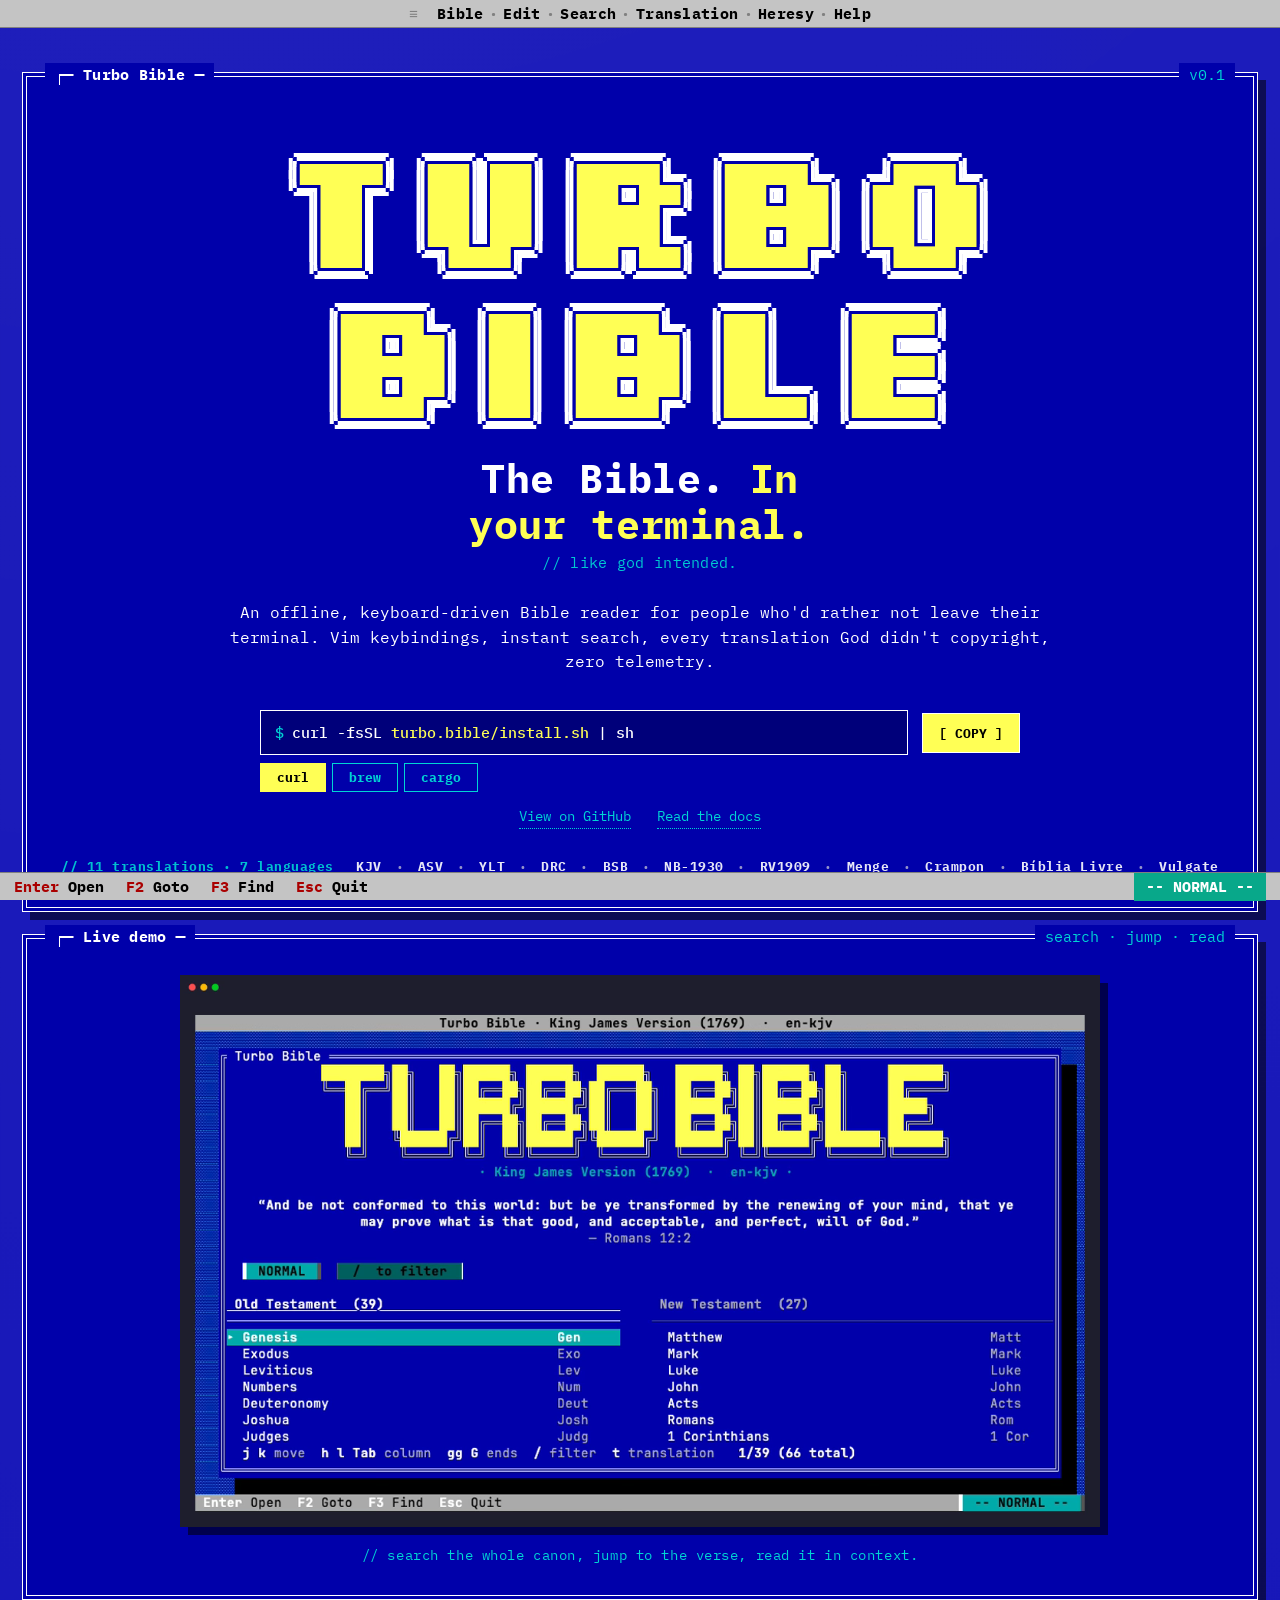
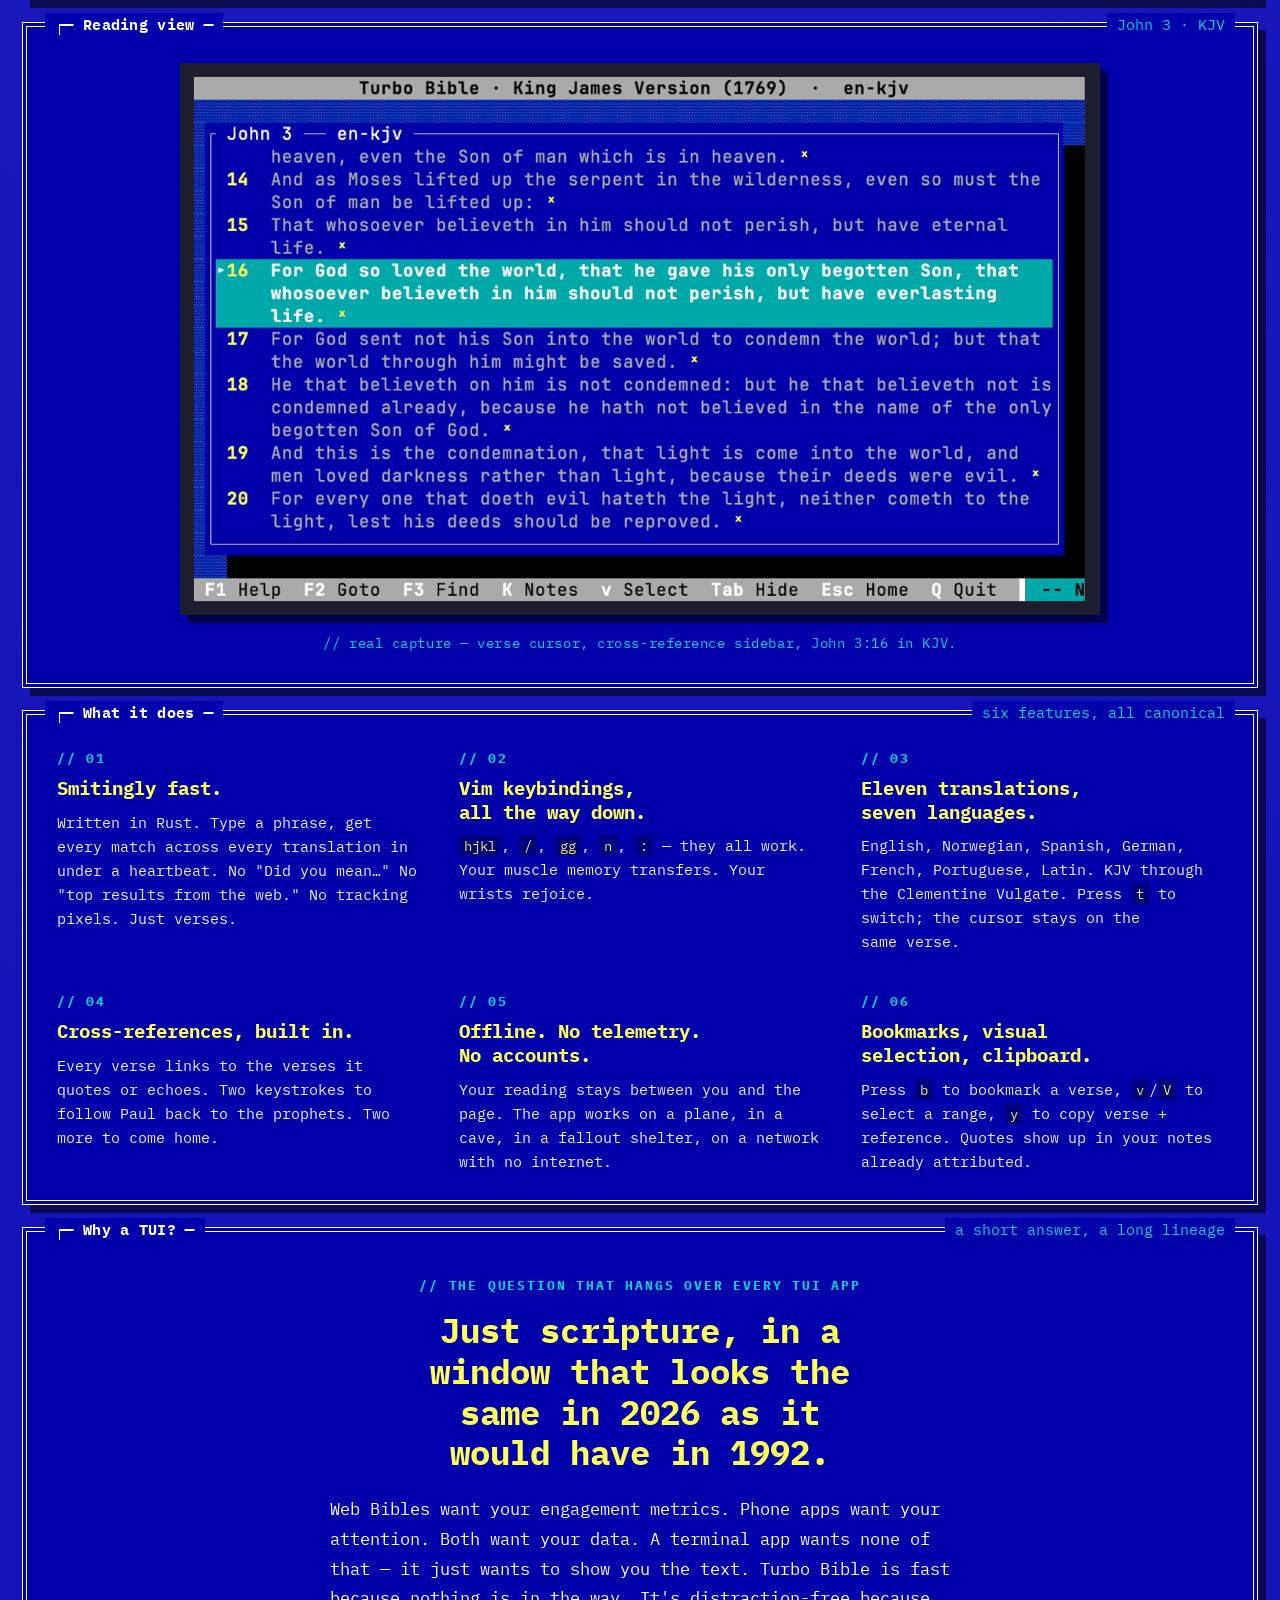
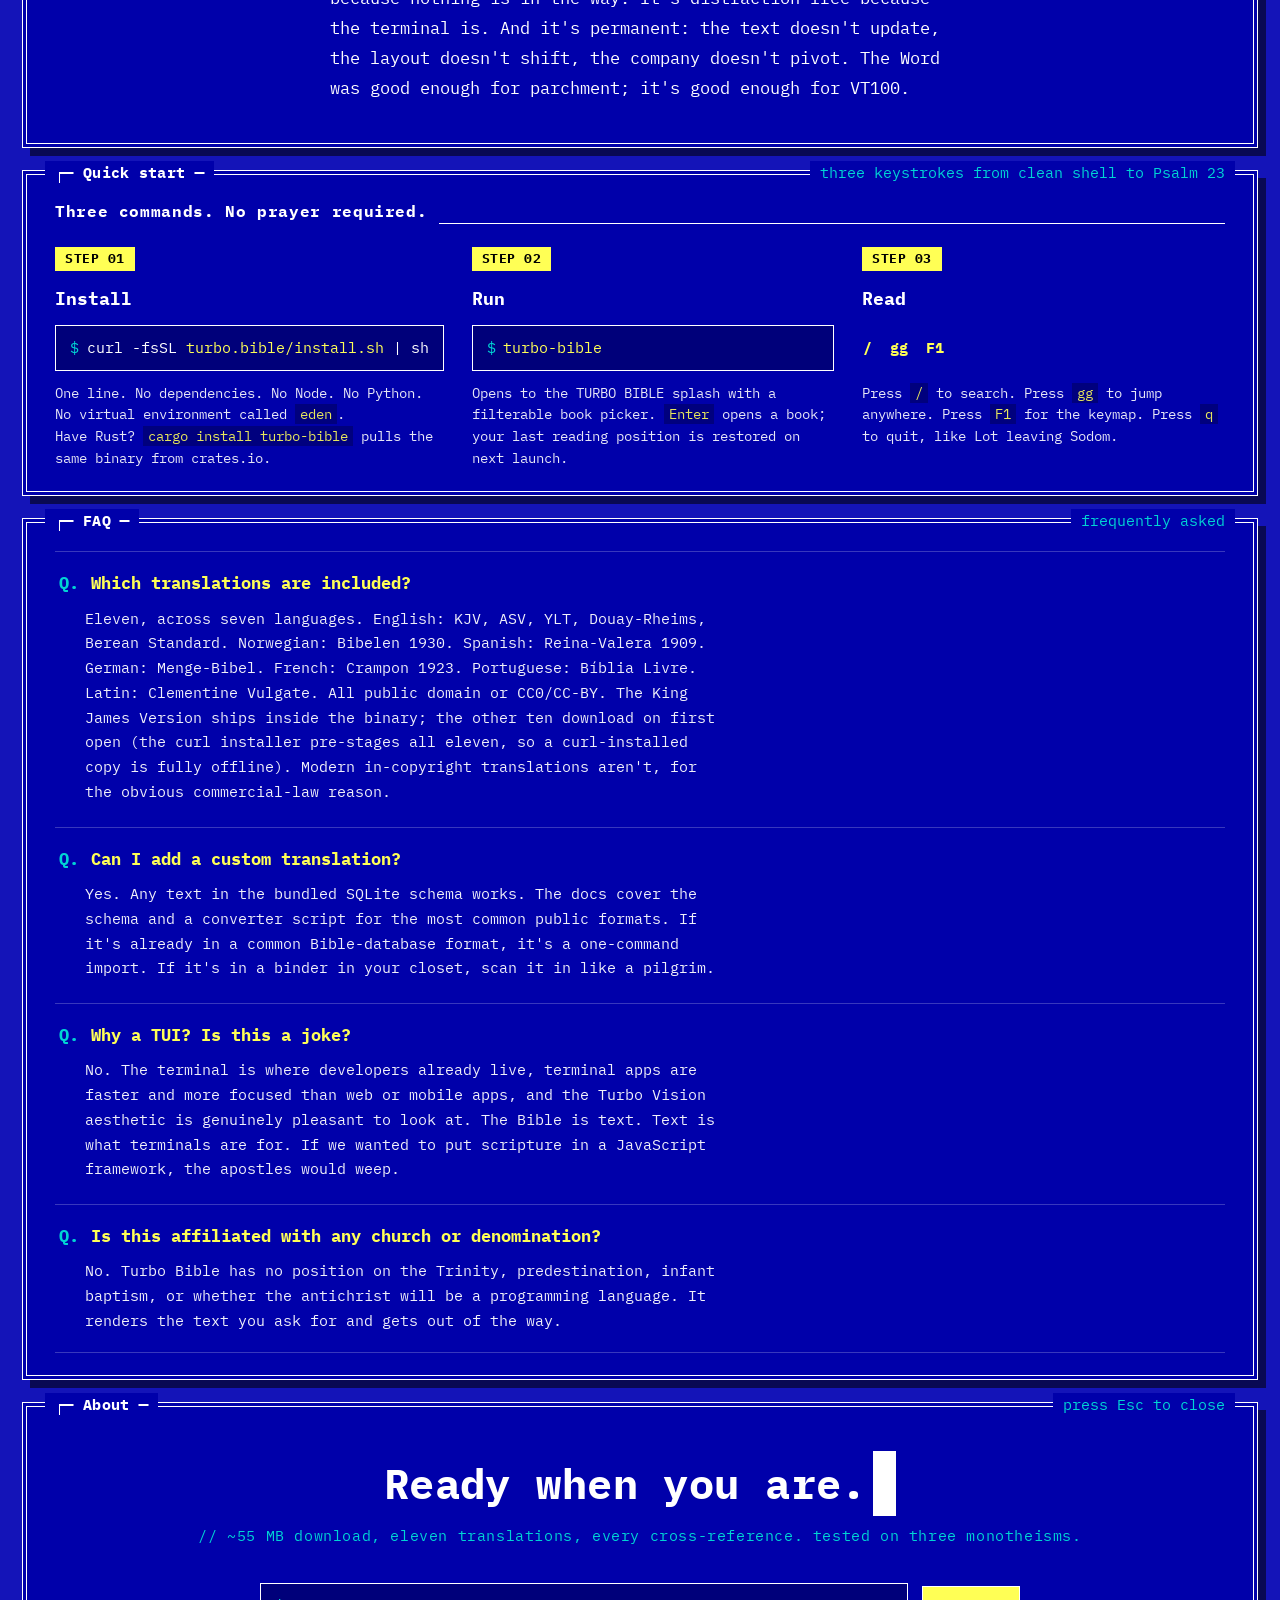
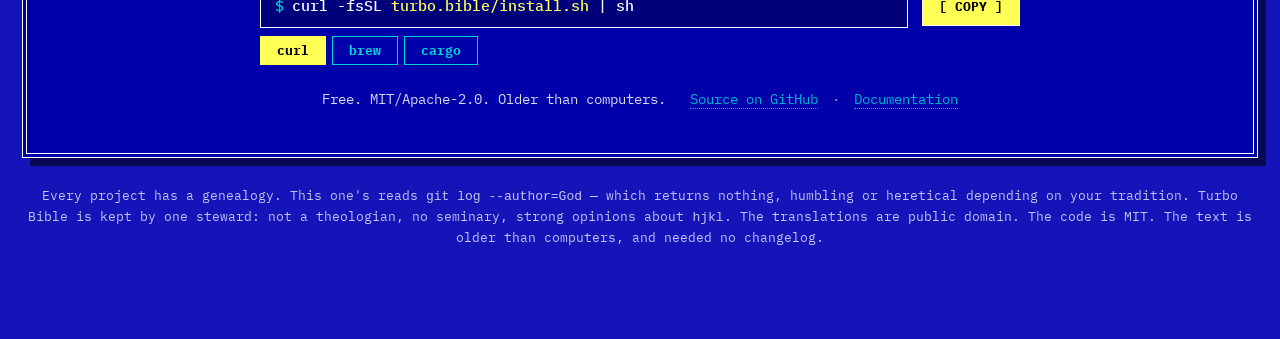
==== website/index.html @ 098cf4ba "feat(install): add Homebrew tap as a third install method Adds a "brew" tab beside "curl" and "cargo" ====
<!DOCTYPE html>
<html lang="en"><head>
<meta charset="utf-8">
<title>Turbo Bible — The Bible. In your terminal.</title>

<meta name="viewport" content="width=device-width, initial-scale=1">

<!-- ============= SEO ============= -->
<meta name="description" content="Offline, keyboard-driven Bible reader for the terminal. Written in Rust — Vim keybindings, instant full-text search, 11 translations, every cross-reference.">
<meta name="author" content="Turbo Bible">
<meta name="theme-color" content="#0000aa">
<meta name="robots" content="index, follow, max-image-preview:large">
<link rel="canonical" href="https://turbo.bible/">

<!-- Open Graph -->
<meta property="og:type" content="website">
<meta property="og:site_name" content="Turbo Bible">
<meta property="og:locale" content="en_US">
<meta property="og:title" content="Turbo Bible — The Bible. In your terminal. As god intended.">
<meta property="og:description" content="An offline, keyboard-driven Bible reader for the terminal. Vim keybindings, instant search, every translation God didn't copyright, zero telemetry.">
<meta property="og:url" content="https://turbo.bible/">
<meta property="og:image" content="https://turbo.bible/og-image.png">
<meta property="og:image:width" content="1200">
<meta property="og:image:height" content="630">
<meta property="og:image:alt" content="TURBO BIBLE, in giant pixel letters, on a Turbo Vision blue terminal panel">

<!-- Twitter -->
<meta name="twitter:card" content="summary_large_image">
<meta name="twitter:title" content="Turbo Bible — The Bible. In your terminal. As god intended.">
<meta name="twitter:description" content="An offline, keyboard-driven Bible reader for the terminal. Vim keybindings, instant search, every translation God didn't copyright, zero telemetry.">
<meta name="twitter:image" content="https://turbo.bible/og-image.png">

<!-- Favicon: inline SVG, TB monogram on CGA blue -->
<link rel="icon" type="image/svg+xml" href="data:image/svg+xml;utf8,&lt;svg xmlns='http://www.w3.org/2000/svg' viewBox='0 0 64 64'&gt;&lt;rect width='64' height='64' fill='%230000aa'/&gt;&lt;rect x='4' y='4' width='56' height='56' fill='none' stroke='%23ffffff' stroke-width='2'/&gt;&lt;text x='32' y='42' font-family='monospace' font-weight='900' font-size='30' fill='%23ffff55' text-anchor='middle' stroke='%23ffffff' stroke-width='1.5'&gt;TB&lt;/text&gt;&lt;/svg&gt;">
<link rel="apple-touch-icon" sizes="180x180" href="/apple-touch-icon.png">

<!-- JSON-LD: SoftwareApplication + WebSite -->
<script type="application/ld+json">
{
  "@context": "https://schema.org",
  "@graph": [
    {
      "@type": "SoftwareApplication",
      "name": "Turbo Bible",
      "applicationCategory": "UtilitiesApplication",
      "operatingSystem": "Linux, macOS, Windows",
      "description": "A keyboard-driven Bible reader for the terminal, written in Rust. Vim keybindings, instant full-text search, eleven translations across seven languages, every cross-reference, offline-first, zero telemetry.",
      "url": "https://turbo.bible/",
      "image": "https://turbo.bible/og-image.png",
      "screenshot": "https://turbo.bible/og-image.png",
      "softwareVersion": "0.1",
      "downloadUrl": "https://turbo.bible/install.sh",
      "softwareHelp": "https://github.com/mathiasror/turbo-bible#readme",
      "license": [
        "https://opensource.org/licenses/MIT",
        "https://www.apache.org/licenses/LICENSE-2.0"
      ],
      "programmingLanguage": "Rust",
      "featureList": [
        "Vim keybindings",
        "Instant full-text search",
        "Eleven translations across seven languages",
        "Cross-references",
        "Offline-first, zero telemetry"
      ],
      "author": {
        "@type": "Person",
        "name": "Mathias Rørvik"
      },
      "sameAs": "https://github.com/mathiasror/turbo-bible",
      "offers": {
        "@type": "Offer",
        "price": "0",
        "priceCurrency": "USD"
      }
    },
    {
      "@type": "WebSite",
      "name": "Turbo Bible",
      "url": "https://turbo.bible/",
      "inLanguage": "en",
      "description": "Turbo Vision–styled terminal Bible reader written in Rust."
    }
  ]
}
</script>

<link rel="preconnect" href="https://fonts.googleapis.com">
<link rel="preconnect" href="https://fonts.gstatic.com" crossorigin="">
<link href="https://fonts.googleapis.com/css2?family=IBM+Plex+Mono:wght@400;500;600;700&family=Silkscreen:wght@400;700&display=swap" rel="stylesheet">
<link rel="stylesheet" href="styles.css?v=3">
</head>
<body>

<!-- ==================== TITLE BAR ==================== -->
<div class="titlebar" role="banner">
  <span style="color:var(--bar-dark)">≡</span>&nbsp;&nbsp;Bible <span class="dot">·</span> Edit <span class="dot">·</span> Search <span class="dot">·</span> Translation <span class="dot">·</span> Heresy <span class="dot">·</span> Help
</div>

<main>

  <!-- ==================== HERO ==================== -->
  <section class="panel hero" data-screen-label="01 Hero">
    <div class="title">Turbo Bible</div>
    <span class="right-tag">v0.1</span>

    <h1 class="hero-title">TURBO BIBLE</h1>

    <p class="hero-headline">The Bible. <em>In your terminal.</em></p>
    <p class="hero-aside">// like god intended.</p>

    <p class="hero-tag">
      An offline, keyboard-driven Bible reader for people who'd rather not
      leave their terminal. Vim keybindings, instant search, every
      translation God didn't copyright, zero telemetry.
    </p>

    <div class="install-tabs" data-copy="curl -fsSL turbo.bible/install.sh | sh">
      <div class="install-row">
        <div class="install-cmd"><span class="sigil">$</span>curl -fsSL <span class="arg">turbo.bible/install.sh</span> | sh</div>
        <button class="install-copy" type="button" onclick="tbCopy(this)">[ COPY ]</button>
      </div>
      <div class="tabbar" role="tablist" aria-label="Install method">
        <button class="tab is-active" type="button" role="tab" aria-selected="true" onclick="tbInstall(this)" data-html='<span class="sigil">$</span>curl -fsSL <span class="arg">turbo.bible/install.sh</span> | sh' data-copy="curl -fsSL turbo.bible/install.sh | sh">curl</button>
        <button class="tab" type="button" role="tab" aria-selected="false" onclick="tbInstall(this)" data-html='<span class="sigil">$</span>brew install <span class="arg">mathiasror/turbo-bible/turbo-bible</span>' data-copy="brew install mathiasror/turbo-bible/turbo-bible">brew</button>
        <button class="tab" type="button" role="tab" aria-selected="false" onclick="tbInstall(this)" data-html='<span class="sigil">$</span>cargo install <span class="arg">turbo-bible</span>' data-copy="cargo install turbo-bible">cargo</button>
      </div>
    </div>

    <div class="hero-secondary">
      <a href="https://github.com/mathiasror/turbo-bible">View on GitHub</a>
      <a href="https://github.com/mathiasror/turbo-bible#readme">Read the docs</a>
    </div>

    <div class="trust-strip">
      <span class="label">// 11 translations · 7 languages</span>
      KJV <span class="sep">·</span> ASV <span class="sep">·</span> YLT <span class="sep">·</span> DRC <span class="sep">·</span> BSB <span class="sep">·</span> NB-1930 <span class="sep">·</span> RV1909 <span class="sep">·</span> Menge <span class="sep">·</span> Crampon <span class="sep">·</span> Bíblia Livre <span class="sep">·</span> Vulgate
    </div>
  </section>

  <!-- ==================== LIVE DEMO ==================== -->
  <section class="panel showcase" data-screen-label="02 Demo">
    <div class="title">Live demo</div>
    <span class="right-tag">search · jump · read</span>

    <video class="demo-video" width="1200" height="720" autoplay loop muted playsinline
           aria-label="Turbo Bible: full-text search for &quot;love&quot;, then jump to 1 John 4:18 in the reading view">
      <source src="demo.webm" type="video/webm">
      <img src="https://raw.githubusercontent.com/mathiasror/turbo-bible/main/demo/demo.gif"
           width="1200" height="720" loading="lazy"
           alt="Turbo Bible demo: searching for &quot;love&quot; and jumping to 1 John 4:18">
    </video>

    <p class="caption">// search the whole canon, jump to the verse, read it in context.</p>
  </section>

  <!-- ==================== SHOWCASE ==================== -->
  <section class="panel showcase" data-screen-label="03 Showcase">
    <div class="title">Reading view</div>
    <span class="right-tag">John 3 · KJV</span>

    <img class="shot" src="reading.png" width="1200" height="720" loading="lazy"
         alt="Turbo Bible reading view: John 3 in the King James Version with the cursor on verse 16 and the cross-reference sidebar open.">

    <p class="caption">// real capture — verse cursor, cross-reference sidebar, John 3:16 in KJV.</p>
  </section>

  <!-- ==================== FEATURES ==================== -->
  <section class="panel" data-screen-label="04 Features">
    <div class="title">What it does</div>
    <span class="right-tag">six features, all canonical</span>

    <div class="features-grid">
      <div class="feat">
        <div class="num">// 01</div>
        <h3>Smitingly fast.</h3>
        <p>Written in Rust. Type a phrase, get every match across every translation in under a heartbeat. No "Did you mean…" No "top results from the web." No tracking pixels. Just verses.</p>
      </div>
      <div class="feat">
        <div class="num">// 02</div>
        <h3>Vim keybindings, all the way down.</h3>
        <p><code>hjkl</code>, <code>/</code>, <code>gg</code>, <code>n</code>, <code>:</code> — they all work. Your muscle memory transfers. Your wrists rejoice.</p>
      </div>
      <div class="feat">
        <div class="num">// 03</div>
        <h3>Eleven translations, seven languages.</h3>
        <p>English, Norwegian, Spanish, German, French, Portuguese, Latin. KJV through the Clementine Vulgate. Press <code>t</code> to switch; the cursor stays on the same verse.</p>
      </div>
      <div class="feat">
        <div class="num">// 04</div>
        <h3>Cross-references, built in.</h3>
        <p>Every verse links to the verses it quotes or echoes. Two keystrokes to follow Paul back to the prophets. Two more to come home.</p>
      </div>
      <div class="feat">
        <div class="num">// 05</div>
        <h3>Offline. No telemetry. No accounts.</h3>
        <p>Your reading stays between you and the page. The app works on a plane, in a cave, in a fallout shelter, on a network with no internet.</p>
      </div>
      <div class="feat">
        <div class="num">// 06</div>
        <h3>Bookmarks, visual selection, clipboard.</h3>
        <p>Press <code>b</code> to bookmark a verse, <code>v</code>/<code>V</code> to select a range, <code>y</code> to copy verse + reference. Quotes show up in your notes already attributed.</p>
      </div>
    </div>
  </section>

  <!-- ==================== MANIFESTO ==================== -->
  <section class="panel manifesto" data-screen-label="05 Manifesto">
    <div class="title">Why a TUI?</div>
    <span class="right-tag">a short answer, a long lineage</span>

    <div class="eyebrow">// THE QUESTION THAT HANGS OVER EVERY TUI APP</div>
    <h2>Just scripture, in a window that looks the same in 2026 as it would have in 1992.</h2>

    <p>
      Web Bibles want your engagement metrics. Phone apps want your attention.
      Both want your data. A terminal app wants none of that — it just
      wants to show you the text. Turbo Bible is fast because nothing is in
      the way. It's distraction-free because the terminal is. And it's
      permanent: the text doesn't update, the layout doesn't shift, the
      company doesn't pivot. The Word was good enough for parchment; it's
      good enough for VT100.
    </p>
  </section>

  <!-- ==================== QUICK START ==================== -->
  <section class="panel" data-screen-label="06 Quick start" id="quickstart">
    <div class="title">Quick start</div>
    <span class="right-tag">three keystrokes from clean shell to Psalm 23</span>

    <div class="section-h" style="margin-bottom:22px">
      <h2>Three commands. No prayer required.</h2>
      <div class="rule"></div>
    </div>

    <div class="steps">
      <div class="step">
        <span class="badge">STEP 01</span>
        <h3>Install</h3>
        <div class="code"><span class="sigil">$</span>curl -fsSL <span class="arg">turbo.bible/install.sh</span> | sh</div>
        <p>One line. No dependencies. No Node. No Python. No virtual environment called <code>eden</code>.</p>
        <p>Have Rust? <code>cargo install turbo-bible</code> pulls the same binary from crates.io.</p>
      </div>
      <div class="step">
        <span class="badge">STEP 02</span>
        <h3>Run</h3>
        <div class="code"><span class="sigil">$</span><span class="arg">turbo-bible</span></div>
        <p>Opens to the TURBO BIBLE splash with a filterable book picker. <code>Enter</code> opens a book; your last reading position is restored on next launch.</p>
      </div>
      <div class="step">
        <span class="badge">STEP 03</span>
        <h3>Read</h3>
        <div class="code" style="background:transparent;border-color:transparent;padding-left:0"><span style="color:var(--yellow);font-weight:700">/</span> &nbsp;<span style="color:var(--yellow);font-weight:700">gg</span> &nbsp;<span style="color:var(--yellow);font-weight:700">F1</span></div>
        <p>Press <code>/</code> to search. Press <code>gg</code> to jump anywhere. Press <code>F1</code> for the keymap. Press <code>q</code> to quit, like Lot leaving Sodom.</p>
      </div>
    </div>
  </section>

  <!-- ==================== FAQ ==================== -->
  <section class="panel" data-screen-label="07 FAQ">
    <div class="title">FAQ</div>
    <span class="right-tag">frequently asked</span>

    <div class="faq-list">
      <div class="faq-item">
        <h3 class="faq-q"><span class="marker">Q.</span><span>Which translations are included?</span></h3>
        <p class="faq-a">
          Eleven, across seven languages. English: KJV, ASV, YLT, Douay-Rheims,
          Berean Standard. Norwegian: Bibelen 1930. Spanish: Reina-Valera 1909.
          German: Menge-Bibel. French: Crampon 1923. Portuguese: Bíblia Livre.
          Latin: Clementine Vulgate. All public domain or CC0/CC-BY. The
          King James Version ships inside the binary; the other ten download
          on first open (the curl installer pre-stages all eleven, so a
          curl-installed copy is fully offline). Modern in-copyright
          translations aren't, for the obvious commercial-law reason.
        </p>
      </div>
      <div class="faq-item">
        <h3 class="faq-q"><span class="marker">Q.</span><span>Can I add a custom translation?</span></h3>
        <p class="faq-a">
          Yes. Any text in the bundled SQLite schema works. The docs cover the
          schema and a converter script for the most common public formats. If
          it's already in a common Bible-database format, it's a one-command
          import. If it's in a binder in your closet, scan it in like a pilgrim.
        </p>
      </div>
      <div class="faq-item">
        <h3 class="faq-q"><span class="marker">Q.</span><span>Why a TUI? Is this a joke?</span></h3>
        <p class="faq-a">
          No. The terminal is where developers already live, terminal apps are
          faster and more focused than web or mobile apps, and the Turbo Vision
          aesthetic is genuinely pleasant to look at. The Bible is text. Text
          is what terminals are for. If we wanted to put scripture in a
          JavaScript framework, the apostles would weep.
        </p>
      </div>
      <div class="faq-item">
        <h3 class="faq-q"><span class="marker">Q.</span><span>Is this affiliated with any church or denomination?</span></h3>
        <p class="faq-a">
          No. Turbo Bible has no position on the Trinity, predestination,
          infant baptism, or whether the antichrist will be a programming
          language. It renders the text you ask for and gets out of the way.
        </p>
      </div>
    </div>
  </section>

  <!-- ==================== FINAL CTA ==================== -->
  <section class="panel final-cta" data-screen-label="08 Final CTA">
    <div class="title">About</div>
    <span class="right-tag">press Esc to close</span>

    <h2>Ready when you are.<span class="blink">_</span></h2>
    <p class="sub">// ~55 MB download, eleven translations, every cross-reference. tested on three monotheisms.</p>

    <div class="install-tabs" data-copy="curl -fsSL turbo.bible/install.sh | sh">
      <div class="install-row">
        <div class="install-cmd"><span class="sigil">$</span>curl -fsSL <span class="arg">turbo.bible/install.sh</span> | sh</div>
        <button class="install-copy" type="button" onclick="tbCopy(this)">[ COPY ]</button>
      </div>
      <div class="tabbar" role="tablist" aria-label="Install method">
        <button class="tab is-active" type="button" role="tab" aria-selected="true" onclick="tbInstall(this)" data-html='<span class="sigil">$</span>curl -fsSL <span class="arg">turbo.bible/install.sh</span> | sh' data-copy="curl -fsSL turbo.bible/install.sh | sh">curl</button>
        <button class="tab" type="button" role="tab" aria-selected="false" onclick="tbInstall(this)" data-html='<span class="sigil">$</span>brew install <span class="arg">mathiasror/turbo-bible/turbo-bible</span>' data-copy="brew install mathiasror/turbo-bible/turbo-bible">brew</button>
        <button class="tab" type="button" role="tab" aria-selected="false" onclick="tbInstall(this)" data-html='<span class="sigil">$</span>cargo install <span class="arg">turbo-bible</span>' data-copy="cargo install turbo-bible">cargo</button>
      </div>
    </div>

    <p class="footnote">
      Free. MIT/Apache-2.0. Older than computers. &nbsp;
      <a href="https://github.com/mathiasror/turbo-bible">Source on GitHub</a>
      <span class="sep">·</span>
      <a href="https://github.com/mathiasror/turbo-bible#readme">Documentation</a>
    </p>
  </section>


  <p class="colophon">
    Every project has a genealogy. This one's reads <code>git log --author=God</code> — which returns nothing, humbling or heretical depending on your tradition. Turbo Bible is kept by one steward: not a theologian, no seminary, strong opinions about <code>hjkl</code>. The translations are public domain. The code is MIT. The text is older than computers, and needed no changelog.
  </p>

</main>

<!-- ==================== STATUS BAR ==================== -->
<div class="statusbar" role="contentinfo">
  <span class="k"><b>Enter</b> Open</span>
  <span class="k"><b>F2</b> Goto</span>
  <span class="k"><b>F3</b> Find</span>
  <span class="k"><b>Esc</b> Quit</span>
  <span class="spacer"></span>
  <span class="mode">-- NORMAL --</span>
</div>

<script>
  // Tab-selectable install widget. Each .install-tabs block holds a row of
  // .tab buttons carrying data-html (the styled command shown in the box)
  // and data-copy (the plain text copied to the clipboard). Adding a new
  // install method later (Homebrew, Scoop, …) is just another <button>.
  function tbInstall(btn) {
    var root = btn.closest('.install-tabs');
    root.querySelectorAll('.tab').forEach(function (t) {
      var on = t === btn;
      t.classList.toggle('is-active', on);
      t.setAttribute('aria-selected', on ? 'true' : 'false');
    });
    root.querySelector('.install-cmd').innerHTML = btn.getAttribute('data-html');
    root.setAttribute('data-copy', btn.getAttribute('data-copy'));
  }
  function tbCopy(btn) {
    var root = btn.closest('.install-tabs');
    if (navigator.clipboard) navigator.clipboard.writeText(root.getAttribute('data-copy'));
    btn.textContent = 'COPIED';
    setTimeout(function () { btn.textContent = '[ COPY ]'; }, 900);
  }
</script>

</body></html>
---- website/styles.css ----
:root {
    --bg:         #0000aa;
    --bg-soft:    #1414b8;
    --bg-dark:    #00007a;
    --black:      #000000;
    --grey:       #aaaaaa;
    --grey-dim:   #a5a5d0;
    --white:      #ffffff;
    --yellow:     #ffff55;
    --yellow-2:   #ffdd33;
    --cyan:       #00aaaa;
    --cyan-2:     #00d4d4;
    --select:     #08a88a;
    --select-2:   #0fbfa0;
    --shadow:     rgba(0,0,0,.55);
    --bar:        #c4c4c4;
    --bar-dark:   #808080;
  }
  * { box-sizing: border-box; }
  html, body {
    margin: 0;
    padding: 0;
    font-family: 'IBM Plex Mono', ui-monospace, Menlo, Consolas, monospace;
    font-size: 15px;
    line-height: 1.55;
    color: var(--white);
    background: var(--black);
    -webkit-font-smoothing: antialiased;
    text-rendering: optimizeLegibility;
  }
  body {
    min-height: 100vh;
    /* CGA-style 50% dither on top of pure CGA blue */
    background:
      radial-gradient(circle at 20% -20%, rgba(255,255,255,.06), transparent 60%),
      repeating-conic-gradient(from 0deg at 0 0, var(--bg) 0 25%, var(--bg-soft) 0 50%) 0 0 / 4px 4px,
      var(--bg);
  }
  /* ---------- top + bottom chrome ---------- */
  .titlebar {
    position: sticky; top: 0; z-index: 10;
    background: var(--bar);
    color: var(--black);
    height: 28px;
    display: flex; align-items: center; justify-content: center;
    font-weight: 700;
    letter-spacing: .02em;
    border-bottom: 1px solid var(--bar-dark);
  }
  .titlebar .dot { color: var(--bar-dark); padding: 0 .35em; }
  .statusbar {
    position: sticky; bottom: 0; z-index: 10;
    background: var(--bar);
    color: var(--black);
    height: 28px;
    display: flex; align-items: center; gap: 22px;
    padding: 0 14px;
    font-weight: 700;
    border-top: 1px solid var(--bar-dark);
  }
  .statusbar .k { color: var(--black); }
  .statusbar .k b { color: #aa0000; }
  .statusbar .spacer { flex: 1; }
  .statusbar .mode {
    background: var(--select);
    color: var(--white);
    padding: 2px 12px;
    font-weight: 700;
  }
  /* ---------- page layout ---------- */
  main {
    width: min(1360px, 100%);
    margin: 0 auto;
    padding: 22px 22px 60px;
  }
  /* ---------- TUI panels (double-line borders) ---------- */
  .panel {
    position: relative;
    background: var(--bg);
    color: var(--white);
    margin: 22px 0;
    /* outer "double" border + thin inner line via box-shadow */
    border: 1px solid var(--white);
    box-shadow:
      inset 0 0 0 3px var(--bg),
      inset 0 0 0 4px var(--white),
      8px 8px 0 var(--shadow);
    padding: 28px 32px 26px;
  }
  .panel > .title {
    position: absolute;
    top: -10px; left: 22px;
    background: var(--bg);
    padding: 0 10px;
    color: var(--white);
    font-weight: 700;
    letter-spacing: .02em;
  }
  .panel > .title::before { content: "┌─ "; color: var(--white); }
  .panel > .title::after  { content: " ─"; color: var(--white); }
  .panel .right-tag {
    position: absolute;
    top: -10px; right: 22px;
    background: var(--bg);
    padding: 0 10px;
    color: var(--cyan-2);
  }

  /* ---------- HERO ---------- */
  .hero { padding: 38px 32px 30px; }
  .hero-title {
    font-family: 'Silkscreen', 'IBM Plex Mono', monospace;
    font-weight: 700;
    color: var(--yellow);
    font-size: clamp(70px, 13vw, 184px);
    line-height: .9;
    letter-spacing: .02em;
    text-align: center;
    margin: 18px 0 6px;
    /* stacked concentric outlines, like the splash screen */
    text-shadow:
       3px  0  0 var(--bg),  -3px  0  0 var(--bg),
       0    3px 0 var(--bg),  0   -3px 0 var(--bg),
       3px  3px 0 var(--bg), -3px -3px 0 var(--bg),
       3px -3px 0 var(--bg), -3px  3px 0 var(--bg),
       /* ring 1 */
       7px  3px 0 var(--white), -7px  3px 0 var(--white),
       7px -3px 0 var(--white), -7px -3px 0 var(--white),
       3px  7px 0 var(--white), -3px  7px 0 var(--white),
       3px -7px 0 var(--white), -3px -7px 0 var(--white),
       /* gap */
       7px  6px 0 var(--bg),   -7px  6px 0 var(--bg),
       7px -6px 0 var(--bg),   -7px -6px 0 var(--bg),
       6px  7px 0 var(--bg),   -6px  7px 0 var(--bg),
       6px -7px 0 var(--bg),   -6px -7px 0 var(--bg),
       /* ring 2 */
      11px  6px 0 var(--white), -11px  6px 0 var(--white),
      11px -6px 0 var(--white), -11px -6px 0 var(--white),
       6px 11px 0 var(--white), -6px 11px 0 var(--white),
       6px -11px 0 var(--white), -6px -11px 0 var(--white);
  }
  .hero-sub {
    text-align: center;
    color: var(--cyan-2);
    font-size: 22px;
    margin: 30px 0 8px;
    letter-spacing: .04em;
  }
  .hero-sub .dot { color: var(--cyan); padding: 0 .5em; }
  .hero-tag {
    text-align: center;
    color: var(--white);
    margin: 26px 0 24px;
    font-size: 16px;
    max-width: 820px;
    margin-left: auto; margin-right: auto;
    text-wrap: pretty;
  }
  .hero-pills {
    display: flex; gap: 16px; justify-content: center; flex-wrap: wrap;
    margin-top: 8px;
  }
  .pill {
    display: inline-flex; align-items: center; gap: 8px;
    background: var(--select);
    color: var(--white);
    font-weight: 700;
    padding: 6px 14px;
    letter-spacing: .04em;
  }
  .pill.yellow { background: var(--yellow); color: var(--black); }
  .pill .caret { width: 9px; height: 16px; background: var(--white); display: inline-block; animation: blink 1.05s steps(1) infinite; }
  @keyframes blink { 50% { opacity: 0; } }

  /* ---------- install row ---------- */
  .install {
    margin: 36px auto 6px;
    max-width: 760px;
    display: grid;
    grid-template-columns: auto 1fr auto;
    align-items: center;
    gap: 14px;
  }
  .install-label { color: var(--cyan-2); white-space: nowrap; font-weight: 700; }
  .install-cmd {
    background: var(--bg-dark);
    border: 1px solid var(--white);
    padding: 10px 14px;
    color: var(--white);
    font-weight: 500;
    white-space: nowrap;
    overflow: auto;
    text-align: left;
  }
  .install-cmd .sigil { color: var(--cyan-2); margin-right: .5em; }
  .install-cmd .arg   { color: var(--yellow); }
  .install-copy {
    background: var(--yellow);
    color: var(--black);
    padding: 10px 16px;
    border: 1px solid var(--white);
    font-weight: 700;
    cursor: pointer;
    font-family: inherit;
  }
  /* ---------- tab-selectable install widget ---------- */
  /* flex column so the tab bar can sit above or below the command row
     just by reordering the markup; the gap stays consistent either way. */
  .install-tabs {
    max-width: 760px;
    margin: 36px auto 6px;
    display: flex;
    flex-direction: column;
    gap: 8px;
  }
  .tabbar { display: flex; gap: 6px; }
  .tabbar .tab {
    background: transparent;
    color: var(--cyan-2);
    border: 1px solid var(--cyan-2);
    padding: 5px 16px;
    font-family: inherit;
    font-size: 13px;
    font-weight: 700;
    cursor: pointer;
  }
  .tabbar .tab:hover { color: var(--yellow); border-color: var(--yellow); }
  .tabbar .tab.is-active {
    background: var(--yellow);
    color: var(--black);
    border-color: var(--yellow);
  }
  .install-row {
    display: grid;
    grid-template-columns: 1fr auto;
    gap: 14px;
    align-items: center;
  }

  /* ---------- section heading inside panels ---------- */
  .section-h {
    display: grid;
    grid-template-columns: auto 1fr;
    align-items: end;
    gap: 12px;
    margin-bottom: 18px;
  }
  .section-h h2 {
    margin: 0;
    color: var(--white);
    font-size: 16px;
    font-weight: 700;
    letter-spacing: .04em;
  }
  .section-h .count { color: var(--cyan-2); font-weight: 700; }
  .section-h .rule {
    border-bottom: 1px solid var(--white);
    height: 1px;
    align-self: end;
  }

  /* ---------- feature grid (two columns, like Old/New Testament) ---------- */
  .twocol {
    display: grid;
    grid-template-columns: 1fr 1fr;
    gap: 38px 56px;
  }
  @media (max-width: 900px) { .twocol { grid-template-columns: 1fr; } }

  .feature-row {
    display: grid;
    grid-template-columns: 1.6em 1fr auto;
    align-items: baseline;
    column-gap: 10px;
    padding: 4px 4px;
    color: var(--white);
  }
  .feature-row.is-active {
    background: var(--select);
  }
  .feature-row .arr { color: var(--white); }
  .feature-row .name { font-weight: 700; }
  .feature-row .short { color: var(--cyan-2); justify-self: end; }
  .feature-row.muted .name { color: var(--grey-dim); font-weight: 500; }
  .feature-row.muted .short { color: var(--grey-dim); }
  .feature-row.is-active .short { color: var(--white); }

  .feature-desc {
    margin: 4px 0 16px 2.2em;
    color: var(--white);
    opacity: .85;
    max-width: 52ch;
  }
  .feature-row.muted + .feature-desc { color: var(--grey-dim); opacity: 1; }

  /* ---------- mini terminal "screenshots" ---------- */
  .screens {
    display: grid;
    grid-template-columns: repeat(2, 1fr);
    gap: 26px;
    margin-top: 16px;
  }
  @media (max-width: 1000px) { .screens { grid-template-columns: 1fr; } }

  .mini {
    background: var(--bg);
    border: 1px solid var(--white);
    box-shadow:
      inset 0 0 0 3px var(--bg),
      inset 0 0 0 4px var(--white),
      6px 6px 0 var(--shadow);
    padding: 22px 22px 16px;
    position: relative;
    font-size: 13px;
    line-height: 1.5;
    min-height: 280px;
  }
  .mini .title {
    position: absolute;
    top: -10px; left: 18px;
    background: var(--bg);
    padding: 0 10px;
    color: var(--white);
    font-weight: 700;
  }
  .mini .title::before { content: "┌─ "; }
  .mini .title::after  { content: " ─"; }
  .mini .right-tag {
    position: absolute; top: -10px; right: 18px;
    background: var(--bg); padding: 0 10px;
    color: var(--cyan-2);
  }

  .verse {
    display: grid;
    grid-template-columns: 2.3em 1fr;
    gap: 4px 12px;
    margin: 6px 0;
    align-items: start;
  }
  .verse .n { color: var(--yellow); font-weight: 700; text-align: right; }
  .verse .t { color: var(--white); }
  .verse.is-cursor .n::before { content: "▶"; margin-right: 2px; color: var(--yellow); }
  .verse.is-active {
    background: var(--select);
  }
  .verse.is-active .t { color: var(--white); }
  .verse.dim .t { color: var(--white); opacity: .85; }

  .mark { background: var(--yellow); color: var(--black); padding: 0 2px; font-weight: 700; }
  .ref  { color: var(--cyan-2); font-weight: 700; }

  /* nested dialog (Goto, Translations) */
  .dialog {
    background: var(--bg);
    border: 1px solid var(--white);
    box-shadow:
      inset 0 0 0 3px var(--bg),
      inset 0 0 0 4px var(--white),
      6px 6px 0 rgba(0,0,0,.6);
    padding: 18px 20px;
    position: relative;
    margin: 10px 0;
  }
  .dialog .title {
    position: absolute; top: -10px; left: 18px;
    background: var(--bg); padding: 0 10px;
    color: var(--white); font-weight: 700;
  }
  .dialog .title::before { content: "┌─ "; }
  .dialog .title::after  { content: " ─"; }
  .input-line {
    background: var(--select);
    color: var(--white);
    font-weight: 700;
    padding: 4px 10px;
    display: flex; align-items: center; gap: 6px;
    margin: 8px 0 14px;
  }
  .input-line .caret {
    display: inline-block; width: 9px; height: 16px;
    background: var(--white);
    animation: blink 1.05s steps(1) infinite;
  }

  .hint-row {
    margin-top: auto;
    padding-top: 14px;
    color: var(--white);
    font-size: 13px;
    display: flex; flex-wrap: wrap; gap: 18px;
  }
  .hint-row b { color: var(--white); font-weight: 700; }
  .hint-row span.l { color: var(--white); opacity: .8; }
  .hint-row .stat { color: var(--cyan-2); font-weight: 700; margin-left: auto; }

  /* book lists (mini home screen) */
  .booklist .verse { grid-template-columns: 1fr auto; }
  .booklist .verse .t { font-weight: 700; }
  .booklist .verse.muted .t,
  .booklist .verse.muted .s { color: var(--grey-dim); font-weight: 500; }
  .booklist .verse .s { color: var(--cyan-2); text-align: right; }
  .booklist .verse.is-active .s { color: var(--white); }

  /* keybindings table ---------- */
  .keys {
    display: grid;
    grid-template-columns: 1fr 1fr;
    gap: 8px 56px;
    margin-top: 18px;
  }
  @media (max-width: 900px) { .keys { grid-template-columns: 1fr; } }
  .keys h3 {
    grid-column: 1 / -1;
    margin: 18px 0 6px;
    color: var(--cyan-2);
    font-size: 14px;
    letter-spacing: .04em;
  }
  .keys h3:first-of-type { margin-top: 0; }
  .kbd-row {
    display: grid;
    grid-template-columns: 11em 1fr;
    gap: 12px;
    padding: 2px 0;
  }
  .kbd-row .keyset { color: var(--yellow); font-weight: 700; }
  .kbd-row .keyset .alt { color: var(--white); opacity: .65; margin-left: .25em; }
  .kbd-row .desc { color: var(--white); opacity: .9; }

  /* ---------- pitch / lead text ---------- */
  .pitch {
    padding: 44px 48px 40px;
  }
  .pitch .eyebrow {
    color: var(--cyan-2);
    letter-spacing: .14em;
    font-size: 13px;
    font-weight: 700;
    margin-bottom: 18px;
  }
  .pitch h2 {
    font-family: 'JetBrains Mono', monospace;
    font-weight: 700;
    color: var(--white);
    font-size: clamp(28px, 3.4vw, 44px);
    line-height: 1.15;
    margin: 0 0 22px;
    max-width: 22ch;
    text-wrap: balance;
  }
  .pitch h2 em {
    font-style: normal;
    color: var(--yellow);
  }
  .pitch p.lead {
    font-size: 18px;
    line-height: 1.65;
    color: var(--white);
    max-width: 62ch;
    margin: 0 0 14px;
    text-wrap: pretty;
  }
  .pitch p.lead + p.lead { margin-top: 6px; }

  /* ---------- showcase (one big screenshot, centered) ---------- */
  .showcase {
    padding: 28px 28px 28px;
  }
  .showcase .caption {
    color: var(--cyan-2);
    text-align: center;
    margin: 18px 0 4px;
    font-size: 14px;
    letter-spacing: .04em;
  }
  .showcase .mini {
    max-width: 880px;
    margin: 12px auto 0;
    font-size: 15px;
  }
  .showcase .mini .verse .t { line-height: 1.6; }
  .showcase .demo-video,
  .showcase .shot {
    display: block;
    max-width: 920px;
    width: 100%;
    height: auto;
    margin: 12px auto 0;
    box-shadow: 8px 8px 0 var(--shadow);
  }

  /* ---------- value tiles ---------- */
  .tiles {
    display: grid;
    grid-template-columns: repeat(3, 1fr);
    gap: 28px;
    margin: 22px 0 6px;
  }
  @media (max-width: 1000px) { .tiles { grid-template-columns: 1fr; } }
  .tile {
    border: 1px solid var(--white);
    background: var(--bg);
    padding: 22px 24px 24px;
    box-shadow: 5px 5px 0 var(--shadow);
  }
  .tile .badge {
    display: inline-block;
    background: var(--yellow);
    color: var(--black);
    font-weight: 700;
    padding: 2px 10px;
    letter-spacing: .04em;
    font-size: 13px;
    margin-bottom: 14px;
  }
  .tile h3 {
    margin: 0 0 10px;
    color: var(--white);
    font-size: 19px;
    line-height: 1.25;
    font-weight: 700;
  }
  .tile p {
    margin: 0;
    color: var(--white);
    opacity: .92;
    font-size: 15px;
    line-height: 1.6;
    text-wrap: pretty;
  }

  /* ---------- docs link list ---------- */
  .docs {
    display: grid;
    grid-template-columns: repeat(2, 1fr);
    gap: 8px 32px;
    margin-top: 6px;
  }
  @media (max-width: 900px) { .docs { grid-template-columns: 1fr; } }
  .doc-link {
    display: grid;
    grid-template-columns: auto 1fr auto;
    align-items: baseline;
    gap: 14px;
    padding: 12px 6px;
    color: var(--white);
    text-decoration: none;
    border-bottom: 1px dashed rgba(255,255,255,.18);
    font-size: 16px;
  }
  .doc-link:hover { background: var(--select); }
  .doc-link .arr {
    color: var(--yellow);
    font-weight: 700;
  }
  .doc-link .name { color: var(--white); font-weight: 700; }
  .doc-link .desc { color: var(--white); opacity: .8; font-weight: 400; justify-self: end; }
  .doc-link:hover .desc { opacity: 1; }

  /* footer */
  .colophon {
    text-align: center;
    color: var(--white);
    opacity: .75;
    margin: 28px 0 4px;
    font-size: 13px;
  }
  .colophon a { color: var(--cyan-2); text-decoration: none; }
  .colophon a:hover { text-decoration: underline; }

  /* tiny screen helpers */
  .row-flex { display: flex; gap: 18px; flex-wrap: wrap; }
  .grow { flex: 1 1 0; min-width: 0; }

  /* ---------- (no pixel font) chrome uses IBM Plex Mono just like the rest ---------- */

  /* selection style throughout */
  ::selection { background: var(--yellow); color: var(--black); }

  /* ---------- HERO: secondary CTA + trust strip ---------- */
  .hero-headline {
    text-align: center;
    color: var(--white);
    font-size: clamp(26px, 3.4vw, 40px);
    line-height: 1.15;
    font-weight: 700;
    letter-spacing: .01em;
    margin: 26px auto 4px;
    max-width: 28ch;
    text-wrap: balance;
  }
  .hero-headline em {
    font-style: normal;
    color: var(--yellow);
  }
  .hero-aside {
    text-align: center;
    color: var(--cyan-2);
    font-size: 15px;
    margin: 0 auto 14px;
    opacity: .95;
    letter-spacing: .02em;
  }
  .hero-secondary {
    display: flex; justify-content: center; gap: 26px; flex-wrap: wrap;
    margin: 14px auto 4px;
    font-size: 14px;
  }
  .hero-secondary a {
    color: var(--cyan-2);
    text-decoration: none;
    border-bottom: 1px dotted var(--cyan-2);
  }
  .hero-secondary a:hover { color: var(--yellow); border-bottom-color: var(--yellow); }
  .trust-strip {
    margin: 28px auto 4px;
    text-align: center;
    color: var(--white);
    font-weight: 700;
    letter-spacing: .04em;
    font-size: 13px;
    opacity: .9;
  }
  .trust-strip .label {
    color: var(--cyan-2);
    margin-right: 14px;
  }
  .trust-strip .sep {
    color: var(--grey-dim);
    padding: 0 .4em;
  }

  /* ---------- features grid (6 items, 3x2) ---------- */
  .features-grid {
    display: grid;
    grid-template-columns: repeat(3, 1fr);
    gap: 30px 36px;
    margin-top: 6px;
  }
  @media (max-width: 1000px) { .features-grid { grid-template-columns: repeat(2, 1fr); } }
  @media (max-width: 640px)  { .features-grid { grid-template-columns: 1fr; } }
  .feat {
    padding: 4px 2px;
  }
  .feat .num {
    color: var(--cyan-2);
    font-weight: 700;
    font-size: 13px;
    letter-spacing: .14em;
    margin-bottom: 8px;
  }
  .feat h3 {
    color: var(--yellow);
    font-size: 19px;
    line-height: 1.25;
    margin: 0 0 10px;
    font-weight: 700;
    text-wrap: balance;
  }
  .feat p {
    margin: 0;
    color: var(--white);
    font-size: 15px;
    line-height: 1.6;
    opacity: .94;
    text-wrap: pretty;
  }
  .feat p code {
    background: var(--bg-dark);
    padding: 1px 5px;
    color: var(--yellow);
    font-family: inherit;
    font-size: .95em;
  }

  /* ---------- manifesto block ---------- */
  .manifesto {
    padding: 48px 32px 44px;
  }
  .manifesto .eyebrow {
    color: var(--cyan-2);
    letter-spacing: .14em;
    font-size: 13px;
    font-weight: 700;
    margin-bottom: 14px;
    text-align: center;
  }
  .manifesto h2 {
    text-align: center;
    color: var(--yellow);
    font-size: clamp(26px, 3vw, 34px);
    margin: 0 auto 22px;
    max-width: 22ch;
    line-height: 1.2;
    font-weight: 700;
  }
  .manifesto p {
    max-width: 62ch;
    margin: 0 auto;
    color: var(--white);
    font-size: 17px;
    line-height: 1.75;
    text-wrap: pretty;
  }

  /* ---------- quick start: three numbered steps ---------- */
  .steps {
    display: grid;
    grid-template-columns: repeat(3, 1fr);
    gap: 28px;
    margin-top: 6px;
  }
  @media (max-width: 1000px) { .steps { grid-template-columns: 1fr; } }
  .step .badge {
    display: inline-block;
    background: var(--yellow);
    color: var(--black);
    font-weight: 700;
    padding: 2px 10px;
    letter-spacing: .04em;
    font-size: 13px;
    margin-bottom: 14px;
  }
  .step h3 {
    color: var(--white);
    font-size: 18px;
    margin: 0 0 12px;
    font-weight: 700;
  }
  .step .code {
    background: var(--bg-dark);
    border: 1px solid var(--white);
    padding: 10px 14px;
    color: var(--white);
    margin: 0 0 12px;
    white-space: nowrap;
    overflow: auto;
  }
  .step .code .sigil { color: var(--cyan-2); margin-right: .5em; }
  .step .code .arg { color: var(--yellow); }
  .step p {
    margin: 0;
    color: var(--white);
    font-size: 14px;
    line-height: 1.55;
    opacity: .9;
  }
  .step p code {
    background: var(--bg-dark);
    padding: 1px 5px;
    color: var(--yellow);
    font-family: inherit;
  }

  /* ---------- FAQ ---------- */
  .faq-list {
    display: grid;
    gap: 4px;
    margin-top: 4px;
  }
  .faq-item {
    border-top: 1px solid rgba(255,255,255,.22);
    padding: 18px 4px 18px;
  }
  .faq-item:last-child { border-bottom: 1px solid rgba(255,255,255,.22); }
  .faq-q {
    display: grid;
    grid-template-columns: auto 1fr;
    gap: 12px;
    color: var(--yellow);
    font-weight: 700;
    font-size: 17px;
    margin: 0 0 10px;
    align-items: baseline;
  }
  .faq-q .marker { color: var(--cyan-2); }
  .faq-a {
    margin: 0 0 0 26px;
    color: var(--white);
    font-size: 15px;
    line-height: 1.65;
    opacity: .94;
    max-width: 70ch;
    text-wrap: pretty;
  }
  .faq-a a { color: var(--cyan-2); text-decoration: none; border-bottom: 1px dotted var(--cyan-2); }
  .faq-a a:hover { color: var(--yellow); border-bottom-color: var(--yellow); }
  .faq-a code {
    background: var(--bg-dark);
    padding: 1px 5px;
    color: var(--yellow);
    font-family: inherit;
    font-size: .95em;
  }

  /* ---------- final CTA ---------- */
  .final-cta { padding: 48px 32px 46px; text-align: center; }
  .final-cta h2 {
    color: var(--white);
    font-size: clamp(28px, 3.4vw, 42px);
    margin: 0 0 8px;
    font-weight: 700;
    letter-spacing: .01em;
  }
  .final-cta h2 .blink {
    display: inline-block;
    width: .55em;
    background: var(--white);
    margin-left: .15em;
    animation: blink 1.05s steps(1) infinite;
    color: transparent;
  }
  .final-cta .sub {
    color: var(--cyan-2);
    margin: 0 0 26px;
    font-size: 15px;
    letter-spacing: .04em;
  }
  .final-cta .install {
    max-width: 640px;
    grid-template-columns: 1fr auto;
  }
  .final-cta .footnote {
    margin: 24px auto 0;
    color: var(--white);
    opacity: .85;
    font-size: 14px;
  }
  .final-cta .footnote a { color: var(--cyan-2); text-decoration: none; border-bottom: 1px dotted var(--cyan-2); }
  .final-cta .footnote a:hover { color: var(--yellow); border-bottom-color: var(--yellow); }
  .final-cta .footnote .sep { color: var(--grey-dim); padding: 0 .4em; }

  /* ---------- MOBILE ---------- */
  @media (max-width: 720px) {
    html, body { font-size: 14px; }
    body {
      /* conic-gradient tiling is heavy on mobile Safari; use a lighter pattern */
      background:
        repeating-linear-gradient(0deg, var(--bg) 0 2px, var(--bg-soft) 2px 4px),
        var(--bg);
    }
    main { padding: 14px 12px 40px; }

    /* Chrome bars: keep visible but scrollable, smaller type */
    .titlebar {
      font-size: 12px;
      height: 26px;
      padding: 0 10px;
      white-space: nowrap;
      overflow-x: auto;
      justify-content: flex-start;
      -webkit-overflow-scrolling: touch;
    }
    .statusbar {
      height: 26px;
      gap: 12px;
      padding: 0 10px;
      font-size: 12px;
      white-space: nowrap;
      overflow-x: auto;
      -webkit-overflow-scrolling: touch;
    }
    .statusbar .mode { padding: 2px 8px; }
    .statusbar .spacer { flex: 0 0 8px; }

    /* Panels: trim padding, soften shadow */
    .panel {
      margin: 16px 0;
      padding: 22px 16px 20px;
      box-shadow:
        inset 0 0 0 3px var(--bg),
        inset 0 0 0 4px var(--white),
        4px 4px 0 var(--shadow);
    }
    .panel > .title { left: 14px; font-size: 12px; }
    .panel .right-tag { display: none; }

    /* HERO: kill the overflowing concentric shadows, scale the type */
    .hero { padding: 28px 14px 26px; }
    .hero-title {
      font-size: clamp(48px, 16vw, 84px);
      line-height: .95;
      letter-spacing: .01em;
      /* simpler outline at mobile scale */
      text-shadow:
         2px 0 0 var(--bg), -2px 0 0 var(--bg),
         0  2px 0 var(--bg),  0 -2px 0 var(--bg),
         2px 2px 0 var(--bg),-2px-2px 0 var(--bg),
         2px-2px 0 var(--bg),-2px 2px 0 var(--bg),
         4px 2px 0 var(--white),-4px 2px 0 var(--white),
         4px-2px 0 var(--white),-4px-2px 0 var(--white),
         2px 4px 0 var(--white),-2px 4px 0 var(--white),
         2px-4px 0 var(--white),-2px-4px 0 var(--white);
    }
    .hero-sub {
      font-size: 14px;
      margin: 22px 0 6px;
      line-height: 1.6;
    }
    .hero-tag { font-size: 14px; margin: 18px auto 18px; padding: 0 4px; }
    .hero-pills { gap: 10px; }
    .pill { font-size: 13px; padding: 5px 10px; }

    /* Install row: stack vertically */
    .install {
      grid-template-columns: 1fr;
      gap: 8px;
      margin-top: 22px;
    }
    .install-label { text-align: center; }
    .install-cmd { white-space: normal; word-break: break-word; font-size: 13px; }
    .install-copy { justify-self: stretch; width: 100%; }
    .install-row { grid-template-columns: 1fr; gap: 8px; }
    .tabbar { justify-content: center; flex-wrap: wrap; }

    /* Pitch */
    .pitch { padding: 26px 16px 22px; }
    .pitch h2 { font-size: 26px; line-height: 1.2; }
    .pitch p.lead { font-size: 15px; line-height: 1.6; }

    /* Showcase mini */
    .showcase { padding: 22px 14px 22px; }
    .showcase .mini { font-size: 13px; padding: 18px 14px 14px; }
    .verse { grid-template-columns: 1.9em 1fr; gap: 2px 8px; }
    .verse .t { line-height: 1.5; }

    /* Tiles + docs single column */
    .tiles { grid-template-columns: 1fr !important; gap: 16px; }
    .tile { padding: 18px 18px 20px; box-shadow: 3px 3px 0 var(--shadow); }
    .tile h3 { font-size: 17px; }
    .tile p { font-size: 14px; }
    .docs { grid-template-columns: 1fr !important; gap: 0; }
    .doc-link {
      grid-template-columns: auto 1fr;
      font-size: 14px;
      padding: 12px 4px;
    }
    .doc-link .desc {
      grid-column: 2;
      justify-self: start;
      font-size: 12px;
      margin-top: 2px;
    }

    .colophon { font-size: 12px; padding: 0 14px; }

    /* Hint rows inside minis: wrap nicely */
    .hint-row { font-size: 12px; gap: 10px 14px; }
    .hint-row .stat { width: 100%; text-align: right; margin-left: 0; }

    /* ---- Hero copy (current sections) ---- */
    .hero-headline {
      font-size: clamp(22px, 6vw, 28px);
      margin: 18px auto 4px;
      max-width: 22ch;
      line-height: 1.2;
    }
    .hero-aside { font-size: 13px; margin: 0 auto 12px; }
    .hero-secondary { gap: 16px; font-size: 13px; margin-top: 10px; }
    .trust-strip {
      font-size: 12px;
      letter-spacing: .02em;
      line-height: 1.7;
      margin-top: 22px;
      padding: 0 4px;
    }
    .trust-strip .label { display: block; margin: 0 0 6px; }

    /* ---- Features grid ---- */
    .features-grid { gap: 22px 0; }
    .feat h3 { font-size: 17px; }
    .feat p { font-size: 14px; line-height: 1.55; }
    .feat .num { font-size: 12px; }

    /* ---- Manifesto ---- */
    .manifesto { padding: 28px 16px 26px; }
    .manifesto .eyebrow { font-size: 11px; letter-spacing: .12em; margin-bottom: 10px; }
    .manifesto h2 { font-size: 22px; line-height: 1.22; max-width: none; }
    .manifesto p { font-size: 15px; line-height: 1.7; }

    /* ---- Quick start ---- */
    .steps { gap: 18px; }
    .step h3 { font-size: 16px; }
    .step .code { font-size: 13px; padding: 10px 12px; }
    .section-h h2 { font-size: 16px; }

    /* ---- FAQ ---- */
    .faq-item { padding: 14px 2px; }
    .faq-q { font-size: 15px; gap: 8px; }
    .faq-a { font-size: 14px; margin-left: 22px; line-height: 1.6; }

    /* ---- Final CTA ---- */
    .final-cta { padding: 28px 16px 28px; }
    .final-cta h2 { font-size: 28px; line-height: 1.15; }
    .final-cta .sub { font-size: 13px; line-height: 1.55; }
    .final-cta .install { grid-template-columns: 1fr; gap: 8px; }
    .final-cta .footnote { font-size: 13px; line-height: 1.7; }
  }
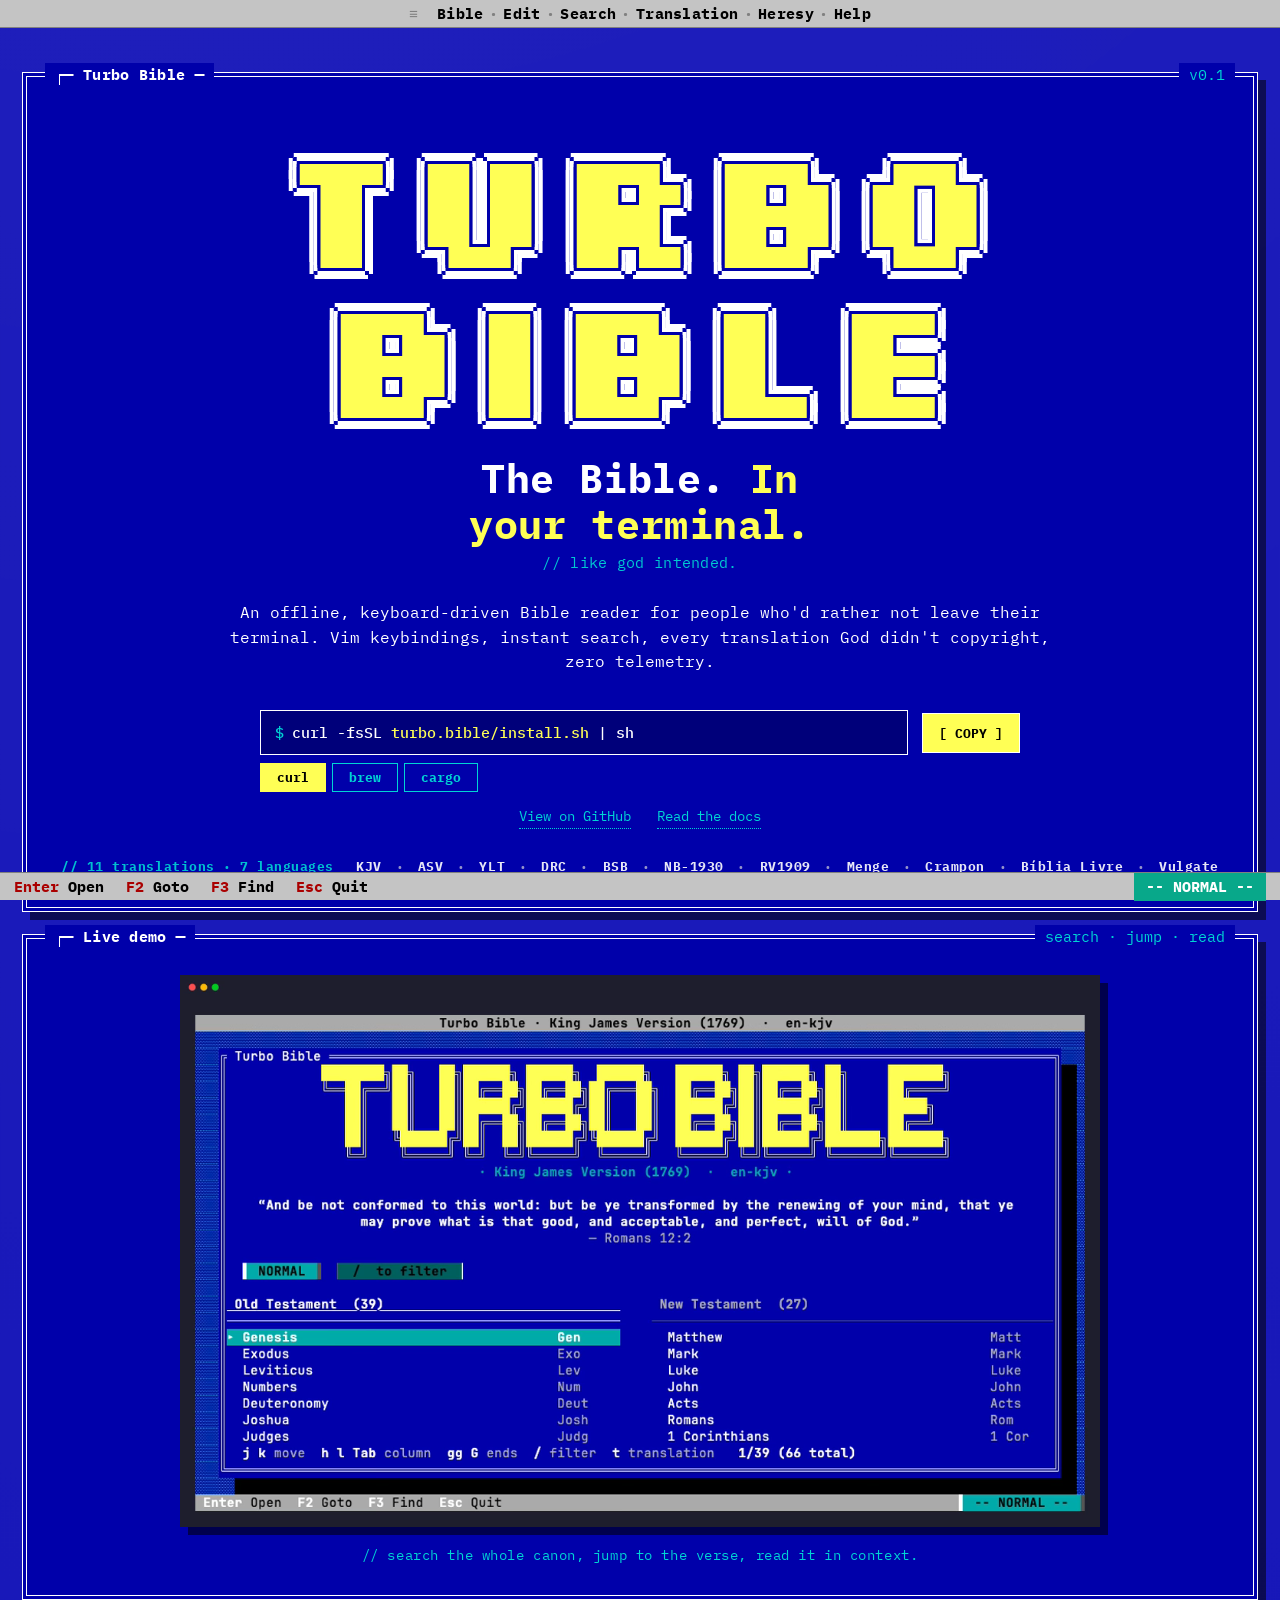
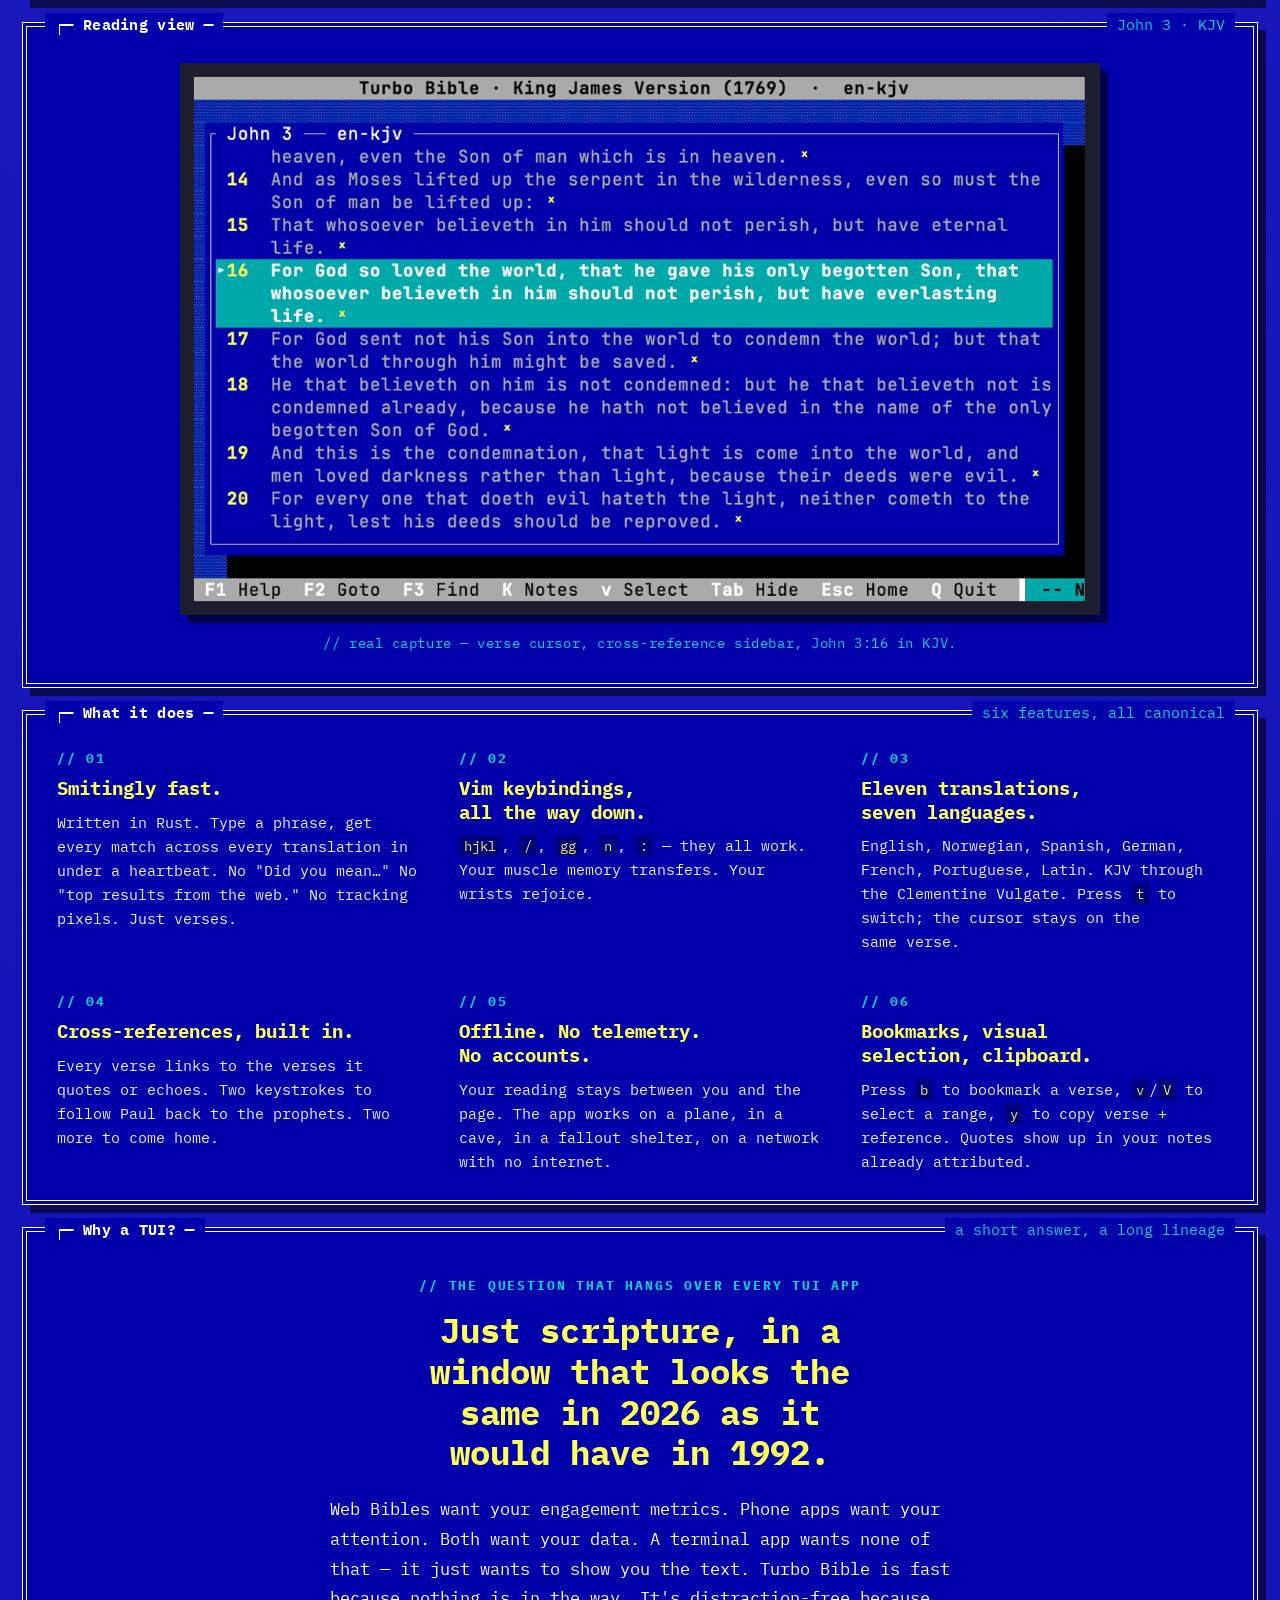
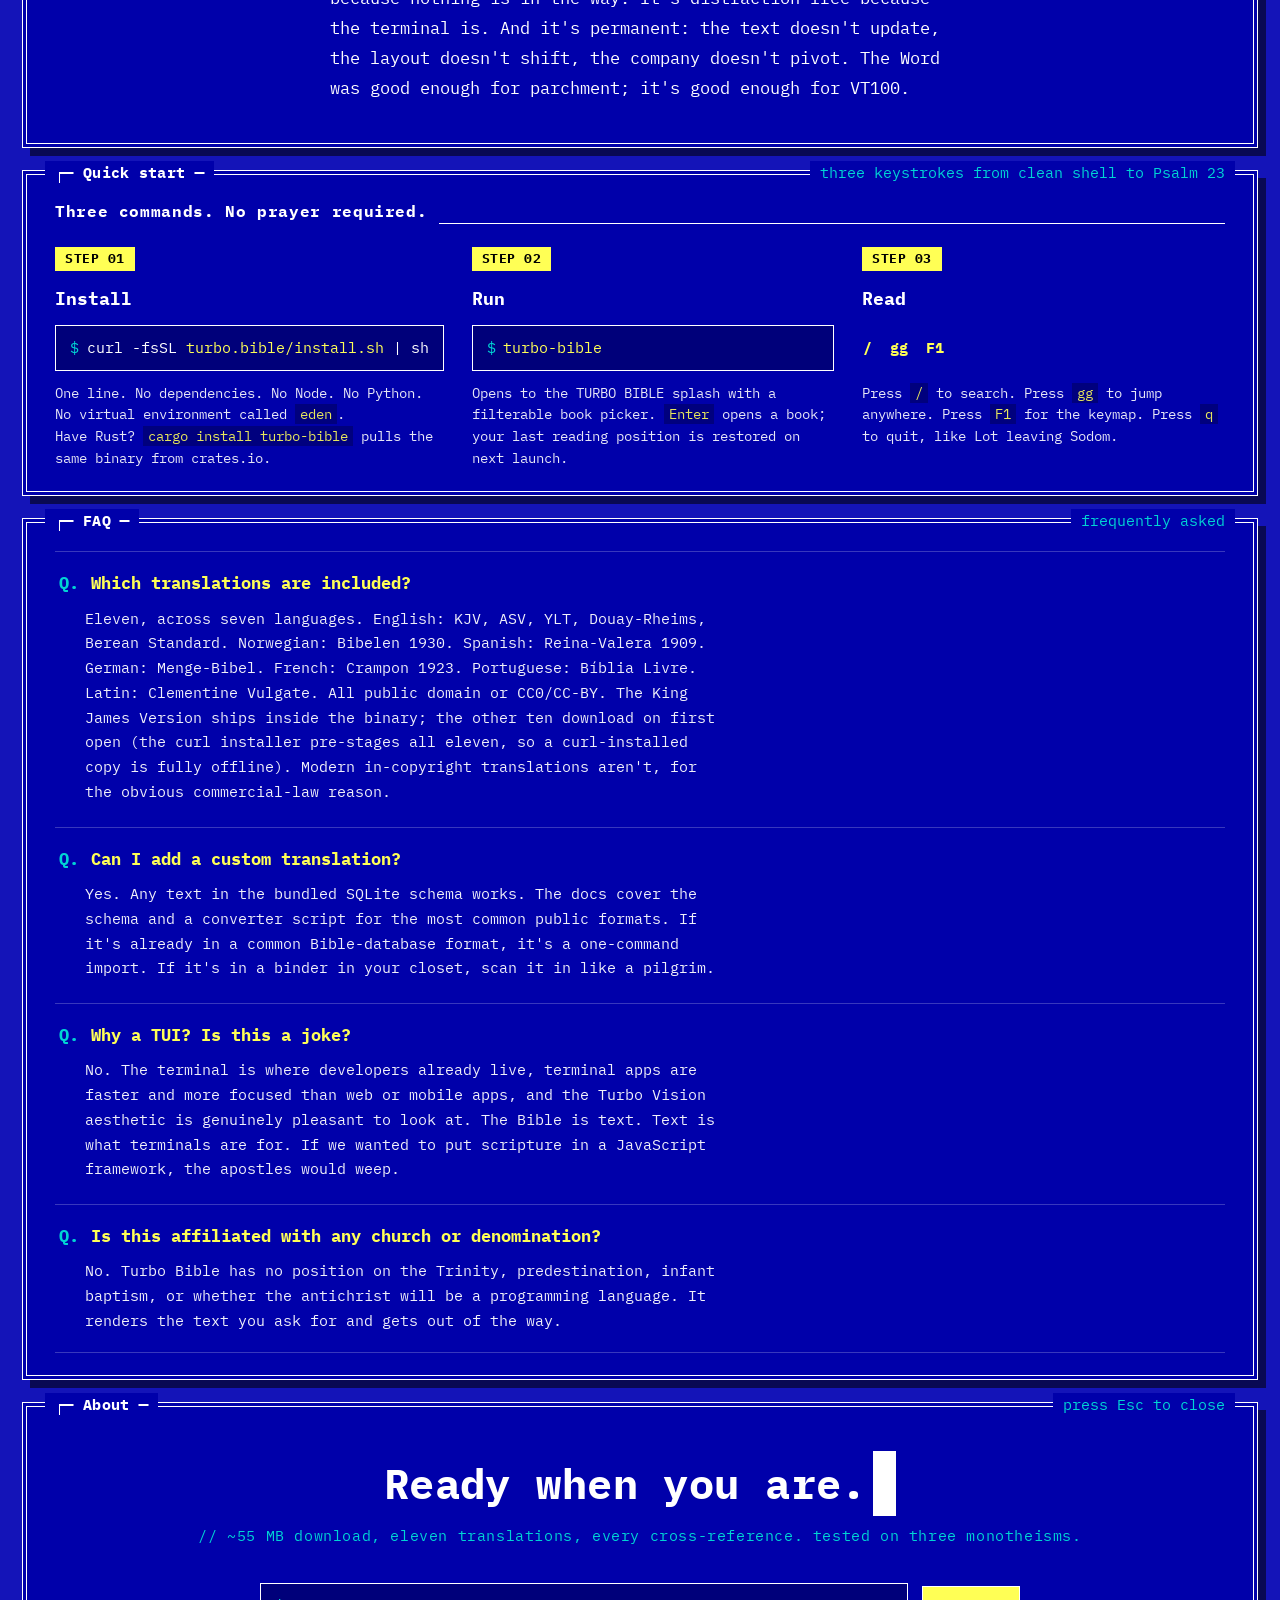
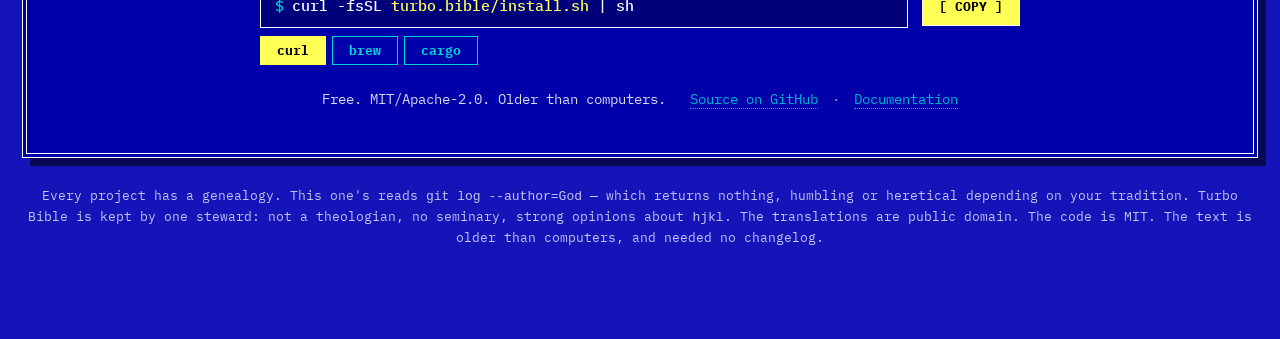
==== commit 855bdb05: "fix(install): point Homebrew install at the generic mathiasror/tap Rename the tap from homebrew-turb" ====
--- a/website/index.html
+++ b/website/index.html
@@ -122,7 +122,7 @@
       </div>
       <div class="tabbar" role="tablist" aria-label="Install method">
         <button class="tab is-active" type="button" role="tab" aria-selected="true" onclick="tbInstall(this)" data-html='<span class="sigil">$</span>curl -fsSL <span class="arg">turbo.bible/install.sh</span> | sh' data-copy="curl -fsSL turbo.bible/install.sh | sh">curl</button>
-        <button class="tab" type="button" role="tab" aria-selected="false" onclick="tbInstall(this)" data-html='<span class="sigil">$</span>brew install <span class="arg">mathiasror/turbo-bible/turbo-bible</span>' data-copy="brew install mathiasror/turbo-bible/turbo-bible">brew</button>
+        <button class="tab" type="button" role="tab" aria-selected="false" onclick="tbInstall(this)" data-html='<span class="sigil">$</span>brew install <span class="arg">mathiasror/tap/turbo-bible</span>' data-copy="brew install mathiasror/tap/turbo-bible">brew</button>
         <button class="tab" type="button" role="tab" aria-selected="false" onclick="tbInstall(this)" data-html='<span class="sigil">$</span>cargo install <span class="arg">turbo-bible</span>' data-copy="cargo install turbo-bible">cargo</button>
       </div>
     </div>
@@ -320,7 +320,7 @@
       </div>
       <div class="tabbar" role="tablist" aria-label="Install method">
         <button class="tab is-active" type="button" role="tab" aria-selected="true" onclick="tbInstall(this)" data-html='<span class="sigil">$</span>curl -fsSL <span class="arg">turbo.bible/install.sh</span> | sh' data-copy="curl -fsSL turbo.bible/install.sh | sh">curl</button>
-        <button class="tab" type="button" role="tab" aria-selected="false" onclick="tbInstall(this)" data-html='<span class="sigil">$</span>brew install <span class="arg">mathiasror/turbo-bible/turbo-bible</span>' data-copy="brew install mathiasror/turbo-bible/turbo-bible">brew</button>
+        <button class="tab" type="button" role="tab" aria-selected="false" onclick="tbInstall(this)" data-html='<span class="sigil">$</span>brew install <span class="arg">mathiasror/tap/turbo-bible</span>' data-copy="brew install mathiasror/tap/turbo-bible">brew</button>
         <button class="tab" type="button" role="tab" aria-selected="false" onclick="tbInstall(this)" data-html='<span class="sigil">$</span>cargo install <span class="arg">turbo-bible</span>' data-copy="cargo install turbo-bible">cargo</button>
       </div>
     </div>
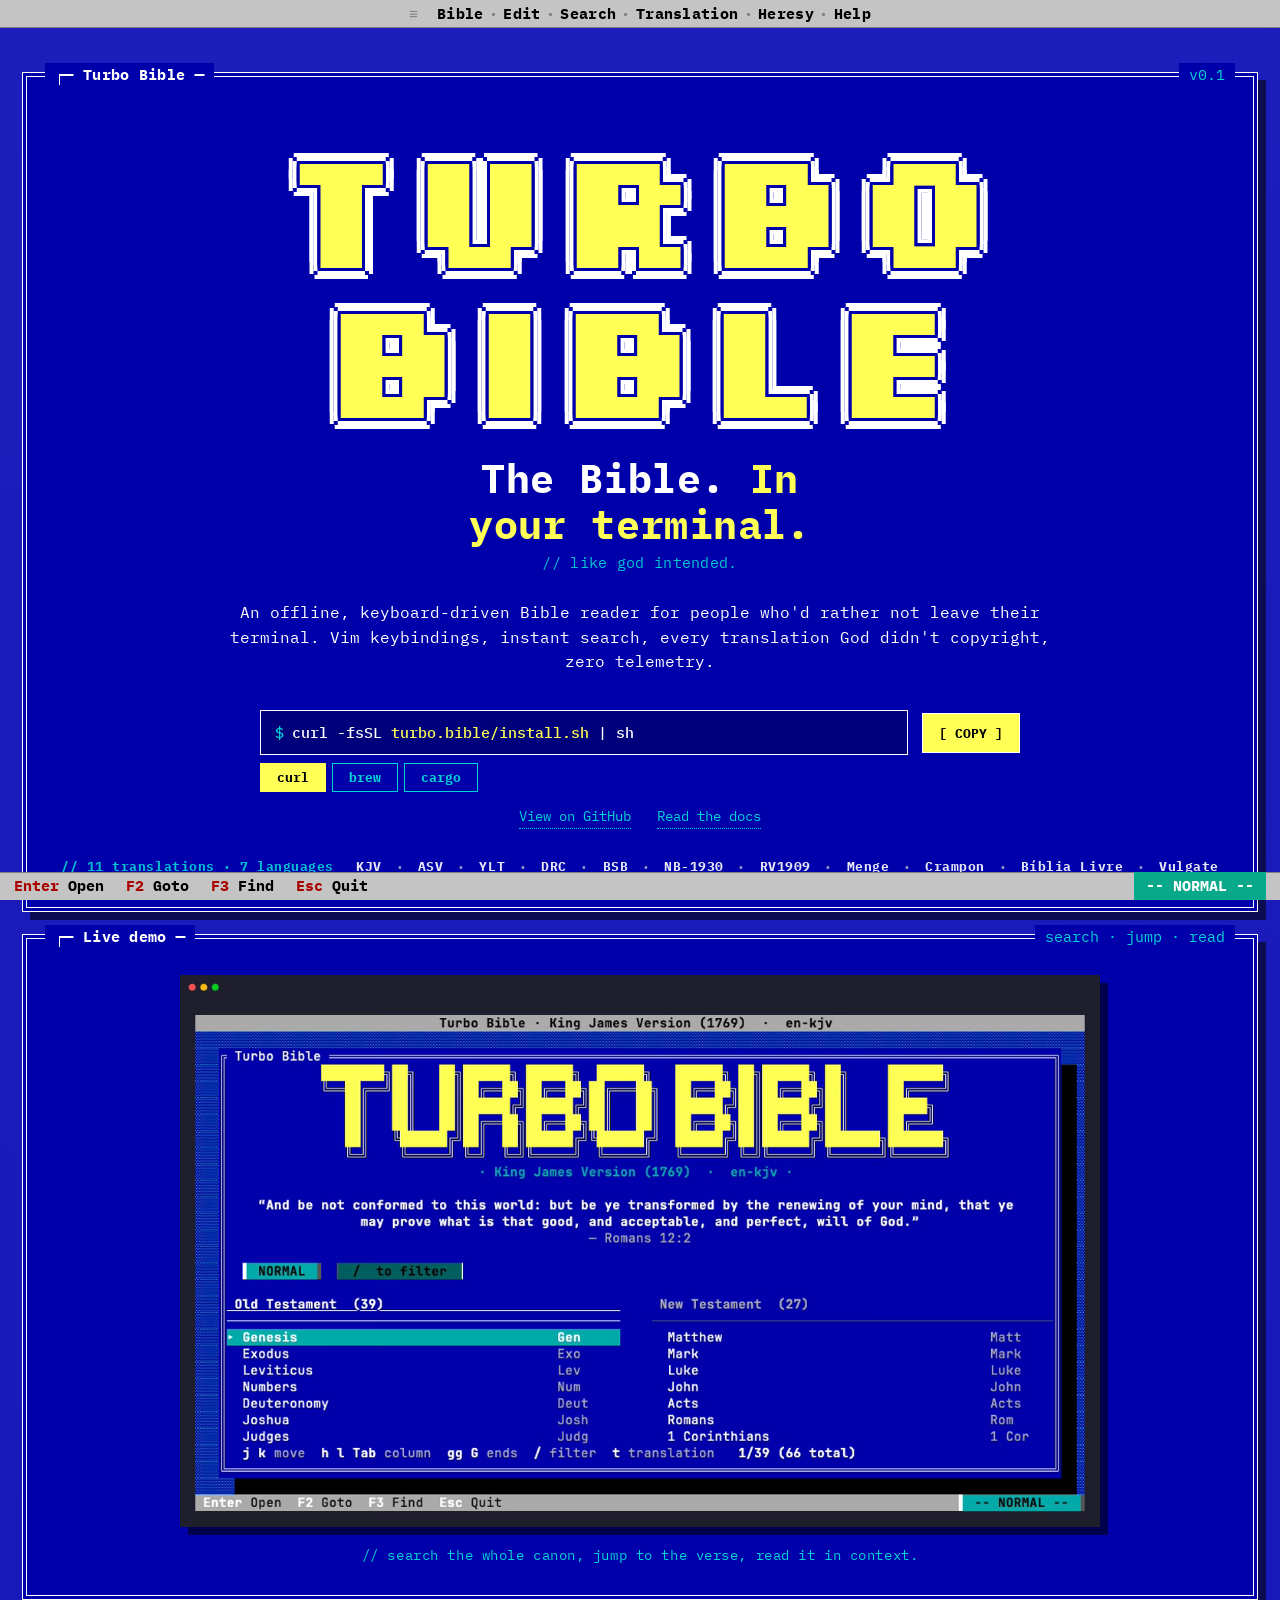
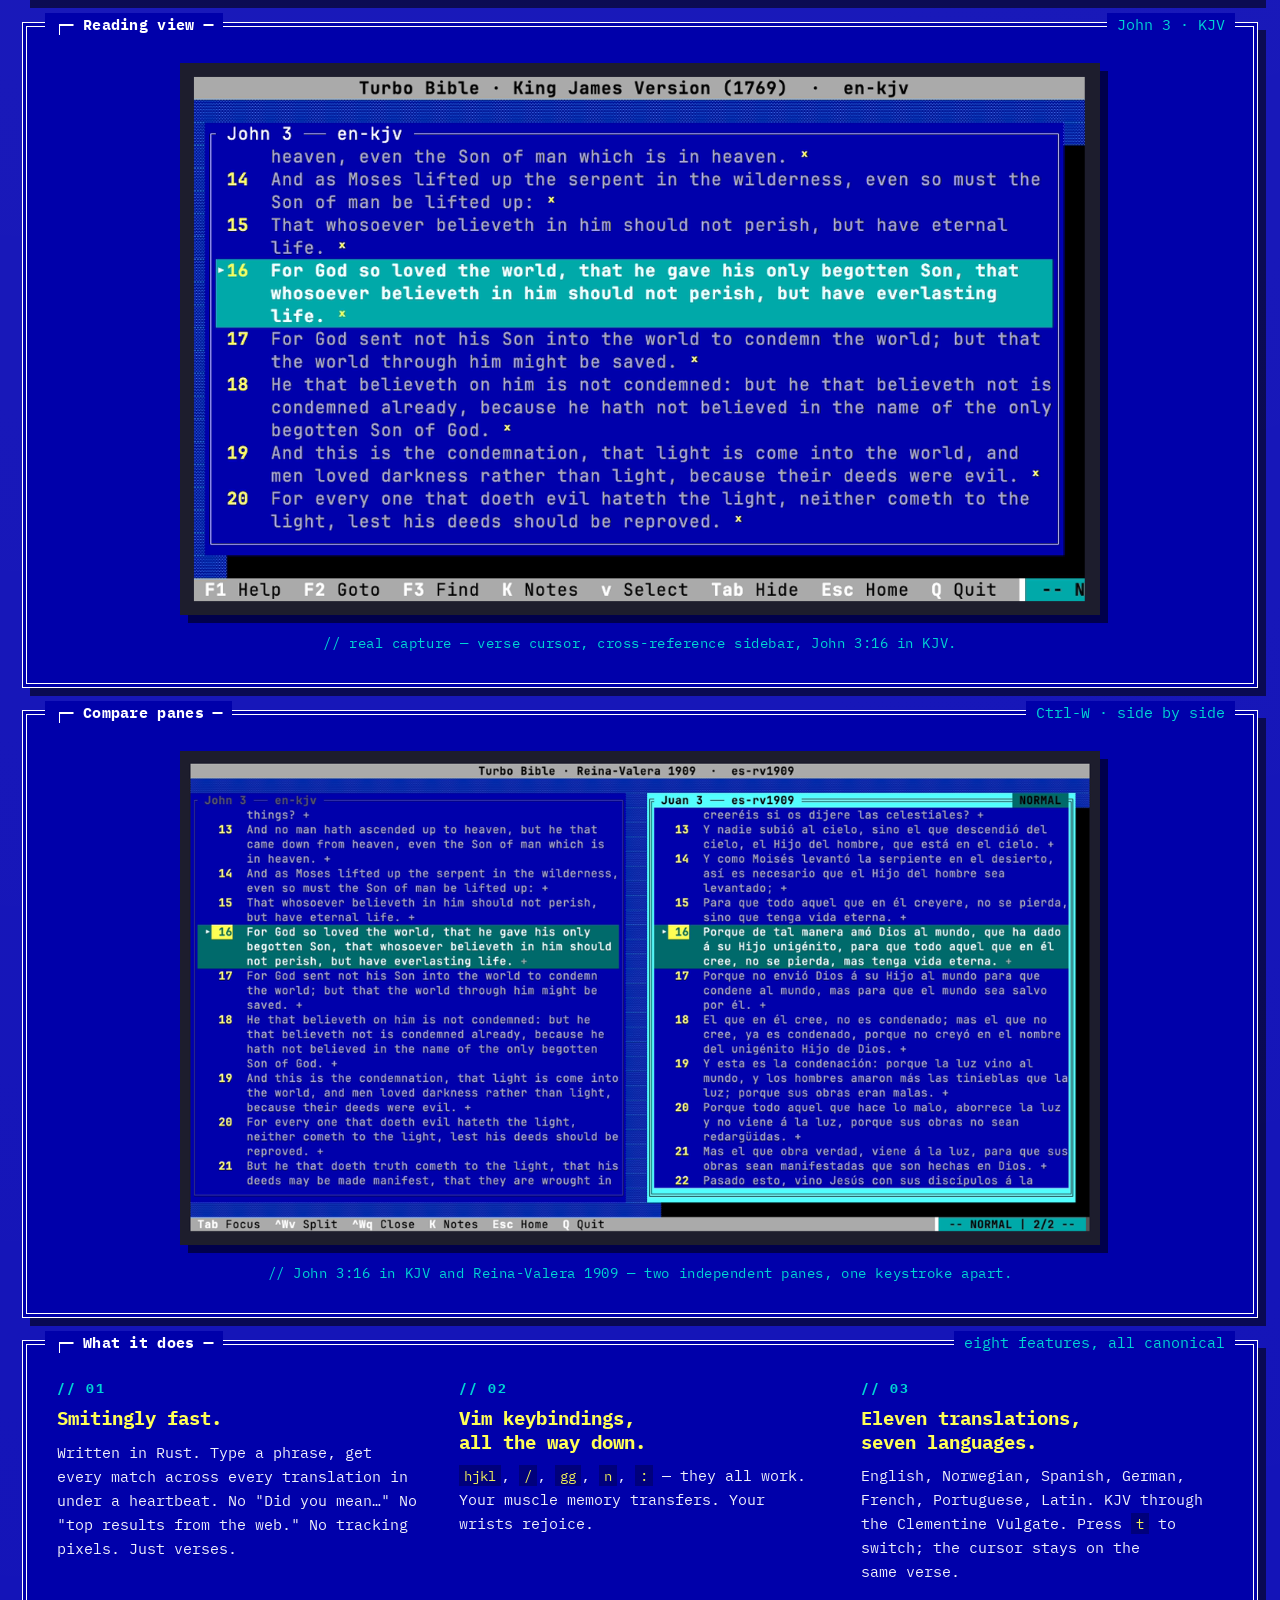
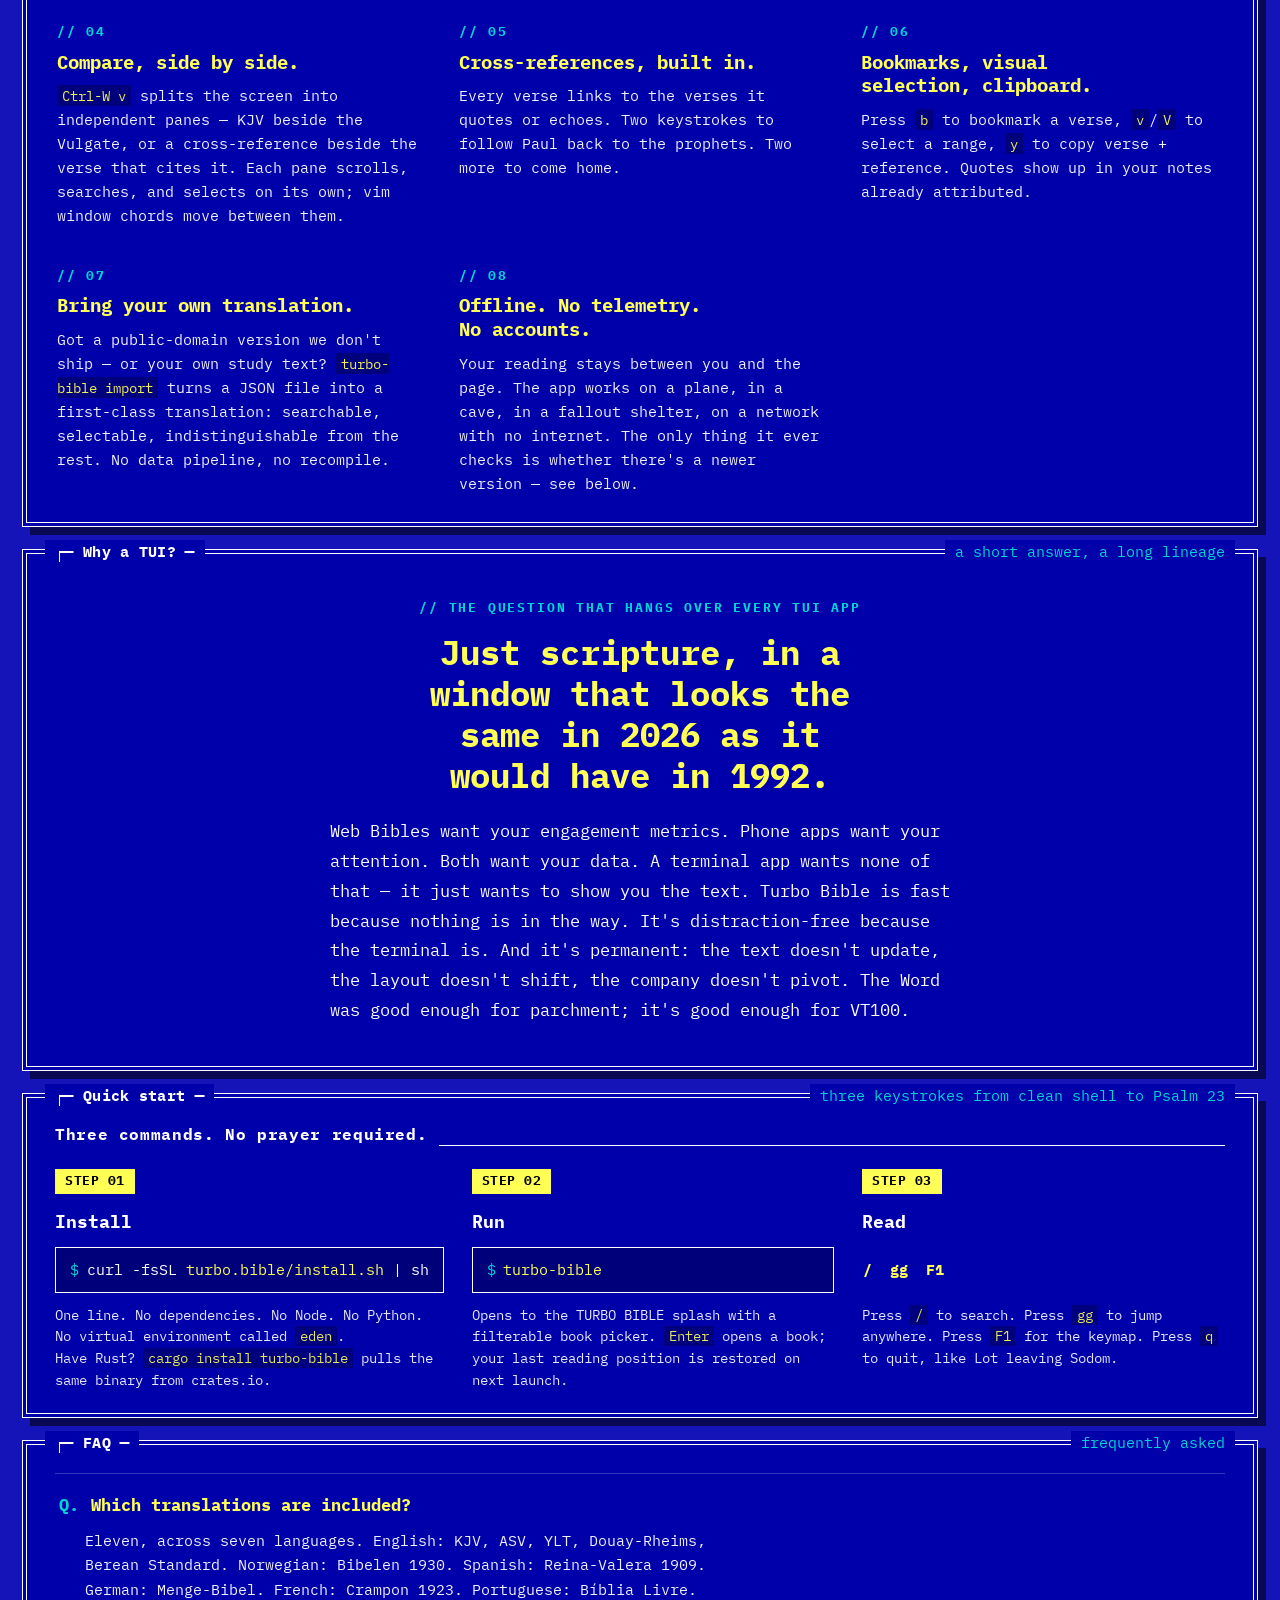
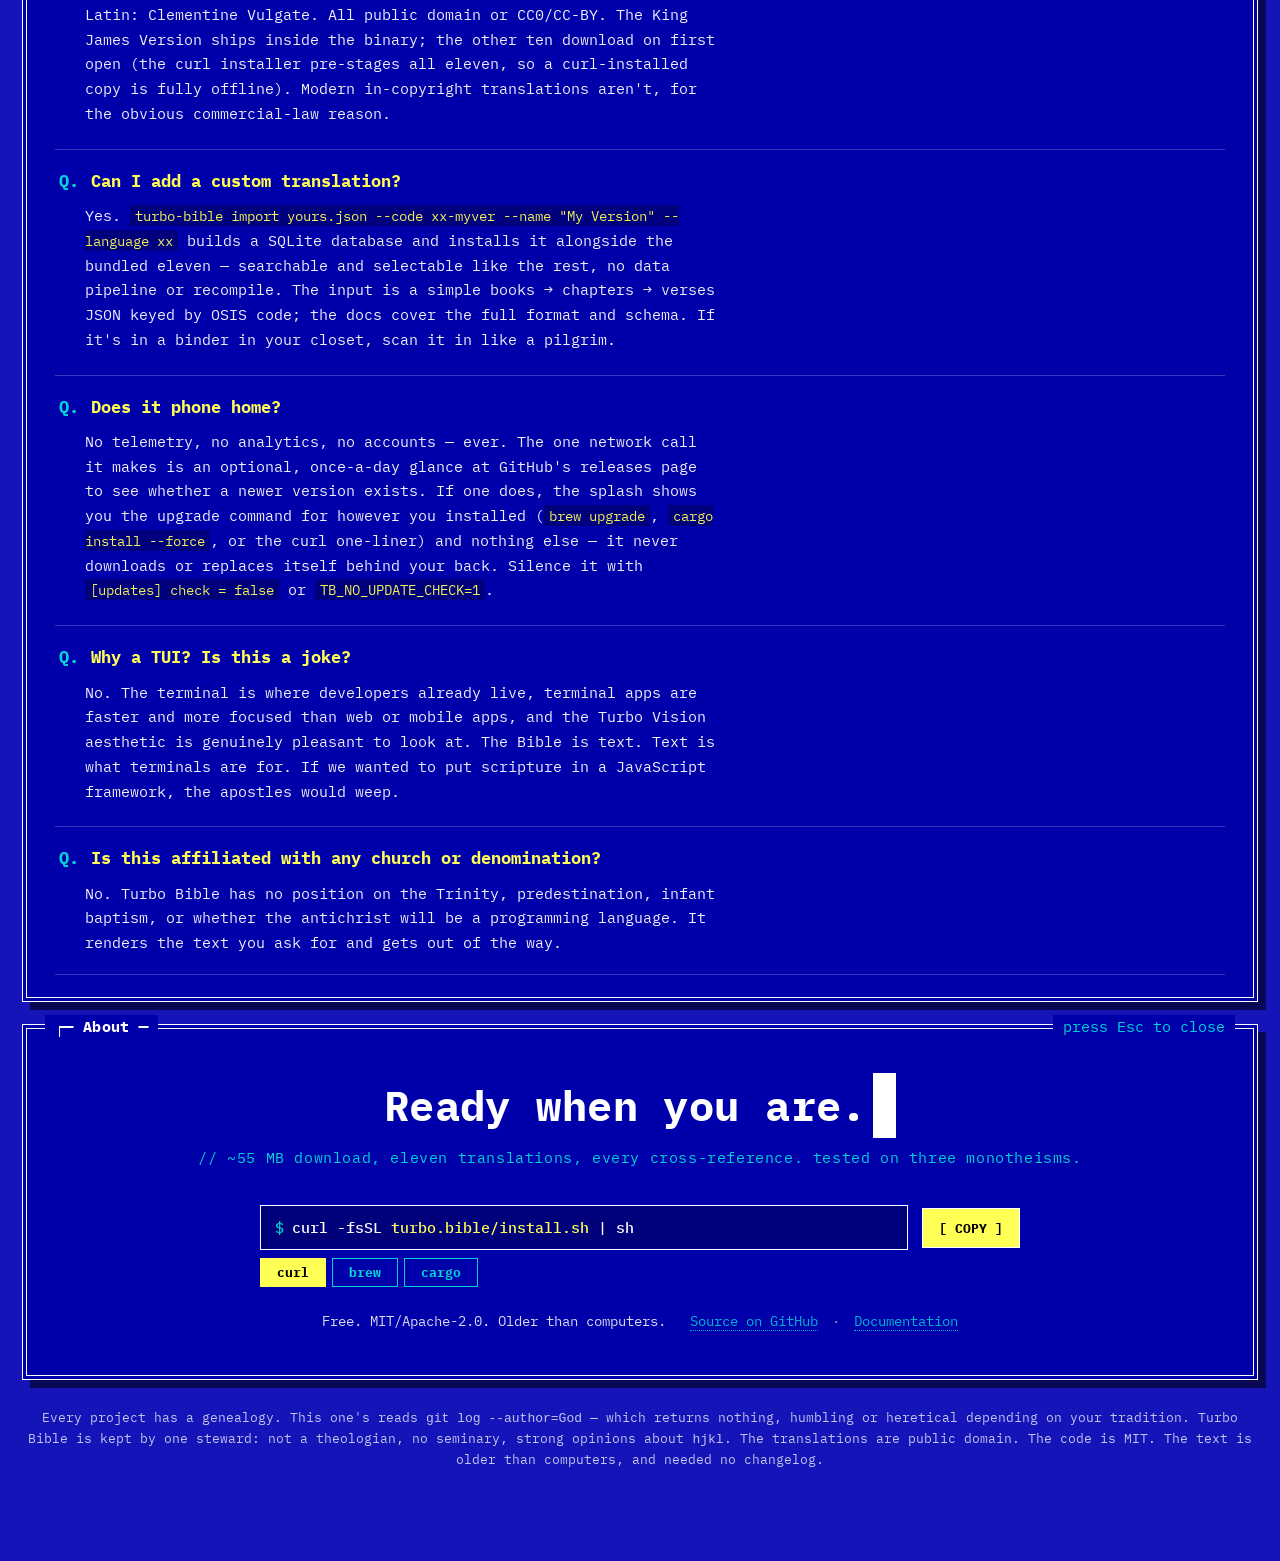
==== commit 89f0eeab: "docs(website): surface compare panes, import, and the no-telemetry/update story The site advertised " ====
--- a/website/index.html
+++ b/website/index.html
@@ -6,7 +6,7 @@
 <meta name="viewport" content="width=device-width, initial-scale=1">
 
 <!-- ============= SEO ============= -->
-<meta name="description" content="Offline, keyboard-driven Bible reader for the terminal. Written in Rust — Vim keybindings, instant full-text search, 11 translations, every cross-reference.">
+<meta name="description" content="Offline, keyboard-driven Bible reader for the terminal. Written in Rust — Vim keybindings, instant full-text search, 11 translations side by side, every cross-reference, zero telemetry.">
 <meta name="author" content="Turbo Bible">
 <meta name="theme-color" content="#0000aa">
 <meta name="robots" content="index, follow, max-image-preview:large">
@@ -44,7 +44,7 @@
       "name": "Turbo Bible",
       "applicationCategory": "UtilitiesApplication",
       "operatingSystem": "Linux, macOS, Windows",
-      "description": "A keyboard-driven Bible reader for the terminal, written in Rust. Vim keybindings, instant full-text search, eleven translations across seven languages, every cross-reference, offline-first, zero telemetry.",
+      "description": "A keyboard-driven Bible reader for the terminal, written in Rust. Vim keybindings, instant full-text search, eleven translations across seven languages compared side by side, every cross-reference, offline-first, zero telemetry.",
       "url": "https://turbo.bible/",
       "image": "https://turbo.bible/og-image.png",
       "screenshot": "https://turbo.bible/og-image.png",
@@ -60,7 +60,10 @@
         "Vim keybindings",
         "Instant full-text search",
         "Eleven translations across seven languages",
+        "Compare translations side by side",
         "Cross-references",
+        "Import your own translation",
+        "Bookmarks, visual selection, clipboard",
         "Offline-first, zero telemetry"
       ],
       "author": {
@@ -165,10 +168,21 @@
     <p class="caption">// real capture — verse cursor, cross-reference sidebar, John 3:16 in KJV.</p>
   </section>
 
+  <!-- ==================== COMPARE ==================== -->
+  <section class="panel showcase" data-screen-label="04 Compare">
+    <div class="title">Compare panes</div>
+    <span class="right-tag">Ctrl-W · side by side</span>
+
+    <img class="shot" src="compare.png" width="1200" height="645" loading="lazy"
+         alt="Turbo Bible comparing John 3 across two translations side by side: the King James Version in the left pane and the Spanish Reina-Valera 1909 in the focused right pane, each scrolling and searching independently.">
+
+    <p class="caption">// John 3:16 in KJV and Reina-Valera 1909 — two independent panes, one keystroke apart.</p>
+  </section>
+
   <!-- ==================== FEATURES ==================== -->
-  <section class="panel" data-screen-label="04 Features">
+  <section class="panel" data-screen-label="05 Features">
     <div class="title">What it does</div>
-    <span class="right-tag">six features, all canonical</span>
+    <span class="right-tag">eight features, all canonical</span>
 
     <div class="features-grid">
       <div class="feat">
@@ -188,24 +202,34 @@
       </div>
       <div class="feat">
         <div class="num">// 04</div>
+        <h3>Compare, side by side.</h3>
+        <p><code>Ctrl-W&nbsp;v</code> splits the screen into independent panes — KJV beside the Vulgate, or a cross-reference beside the verse that cites it. Each pane scrolls, searches, and selects on its own; vim window chords move between them.</p>
+      </div>
+      <div class="feat">
+        <div class="num">// 05</div>
         <h3>Cross-references, built in.</h3>
         <p>Every verse links to the verses it quotes or echoes. Two keystrokes to follow Paul back to the prophets. Two more to come home.</p>
-      </div>
-      <div class="feat">
-        <div class="num">// 05</div>
-        <h3>Offline. No telemetry. No accounts.</h3>
-        <p>Your reading stays between you and the page. The app works on a plane, in a cave, in a fallout shelter, on a network with no internet.</p>
       </div>
       <div class="feat">
         <div class="num">// 06</div>
         <h3>Bookmarks, visual selection, clipboard.</h3>
         <p>Press <code>b</code> to bookmark a verse, <code>v</code>/<code>V</code> to select a range, <code>y</code> to copy verse + reference. Quotes show up in your notes already attributed.</p>
       </div>
+      <div class="feat">
+        <div class="num">// 07</div>
+        <h3>Bring your own translation.</h3>
+        <p>Got a public-domain version we don't ship — or your own study text? <code>turbo-bible import</code> turns a JSON file into a first-class translation: searchable, selectable, indistinguishable from the rest. No data pipeline, no recompile.</p>
+      </div>
+      <div class="feat">
+        <div class="num">// 08</div>
+        <h3>Offline. No telemetry. No accounts.</h3>
+        <p>Your reading stays between you and the page. The app works on a plane, in a cave, in a fallout shelter, on a network with no internet. The only thing it ever checks is whether there's a newer version — see below.</p>
+      </div>
     </div>
   </section>
 
   <!-- ==================== MANIFESTO ==================== -->
-  <section class="panel manifesto" data-screen-label="05 Manifesto">
+  <section class="panel manifesto" data-screen-label="06 Manifesto">
     <div class="title">Why a TUI?</div>
     <span class="right-tag">a short answer, a long lineage</span>
 
@@ -224,7 +248,7 @@
   </section>
 
   <!-- ==================== QUICK START ==================== -->
-  <section class="panel" data-screen-label="06 Quick start" id="quickstart">
+  <section class="panel" data-screen-label="07 Quick start" id="quickstart">
     <div class="title">Quick start</div>
     <span class="right-tag">three keystrokes from clean shell to Psalm 23</span>
 
@@ -257,7 +281,7 @@
   </section>
 
   <!-- ==================== FAQ ==================== -->
-  <section class="panel" data-screen-label="07 FAQ">
+  <section class="panel" data-screen-label="08 FAQ">
     <div class="title">FAQ</div>
     <span class="right-tag">frequently asked</span>
 
@@ -278,10 +302,26 @@
       <div class="faq-item">
         <h3 class="faq-q"><span class="marker">Q.</span><span>Can I add a custom translation?</span></h3>
         <p class="faq-a">
-          Yes. Any text in the bundled SQLite schema works. The docs cover the
-          schema and a converter script for the most common public formats. If
-          it's already in a common Bible-database format, it's a one-command
-          import. If it's in a binder in your closet, scan it in like a pilgrim.
+          Yes. <code>turbo-bible import yours.json --code xx-myver --name "My
+          Version" --language xx</code> builds a SQLite database and installs it
+          alongside the bundled eleven — searchable and selectable like the
+          rest, no data pipeline or recompile. The input is a simple
+          books → chapters → verses JSON keyed by OSIS code; the docs cover the
+          full format and schema. If it's in a binder in your closet, scan it in
+          like a pilgrim.
+        </p>
+      </div>
+      <div class="faq-item">
+        <h3 class="faq-q"><span class="marker">Q.</span><span>Does it phone home?</span></h3>
+        <p class="faq-a">
+          No telemetry, no analytics, no accounts — ever. The one network
+          call it makes is an optional, once-a-day glance at GitHub's releases
+          page to see whether a newer version exists. If one does, the splash
+          shows you the upgrade command for however you installed
+          (<code>brew upgrade</code>, <code>cargo install --force</code>, or the
+          curl one-liner) and nothing else — it never downloads or replaces
+          itself behind your back. Silence it with <code>[updates] check =
+          false</code> or <code>TB_NO_UPDATE_CHECK=1</code>.
         </p>
       </div>
       <div class="faq-item">
@@ -306,7 +346,7 @@
   </section>
 
   <!-- ==================== FINAL CTA ==================== -->
-  <section class="panel final-cta" data-screen-label="08 Final CTA">
+  <section class="panel final-cta" data-screen-label="09 Final CTA">
     <div class="title">About</div>
     <span class="right-tag">press Esc to close</span>
 
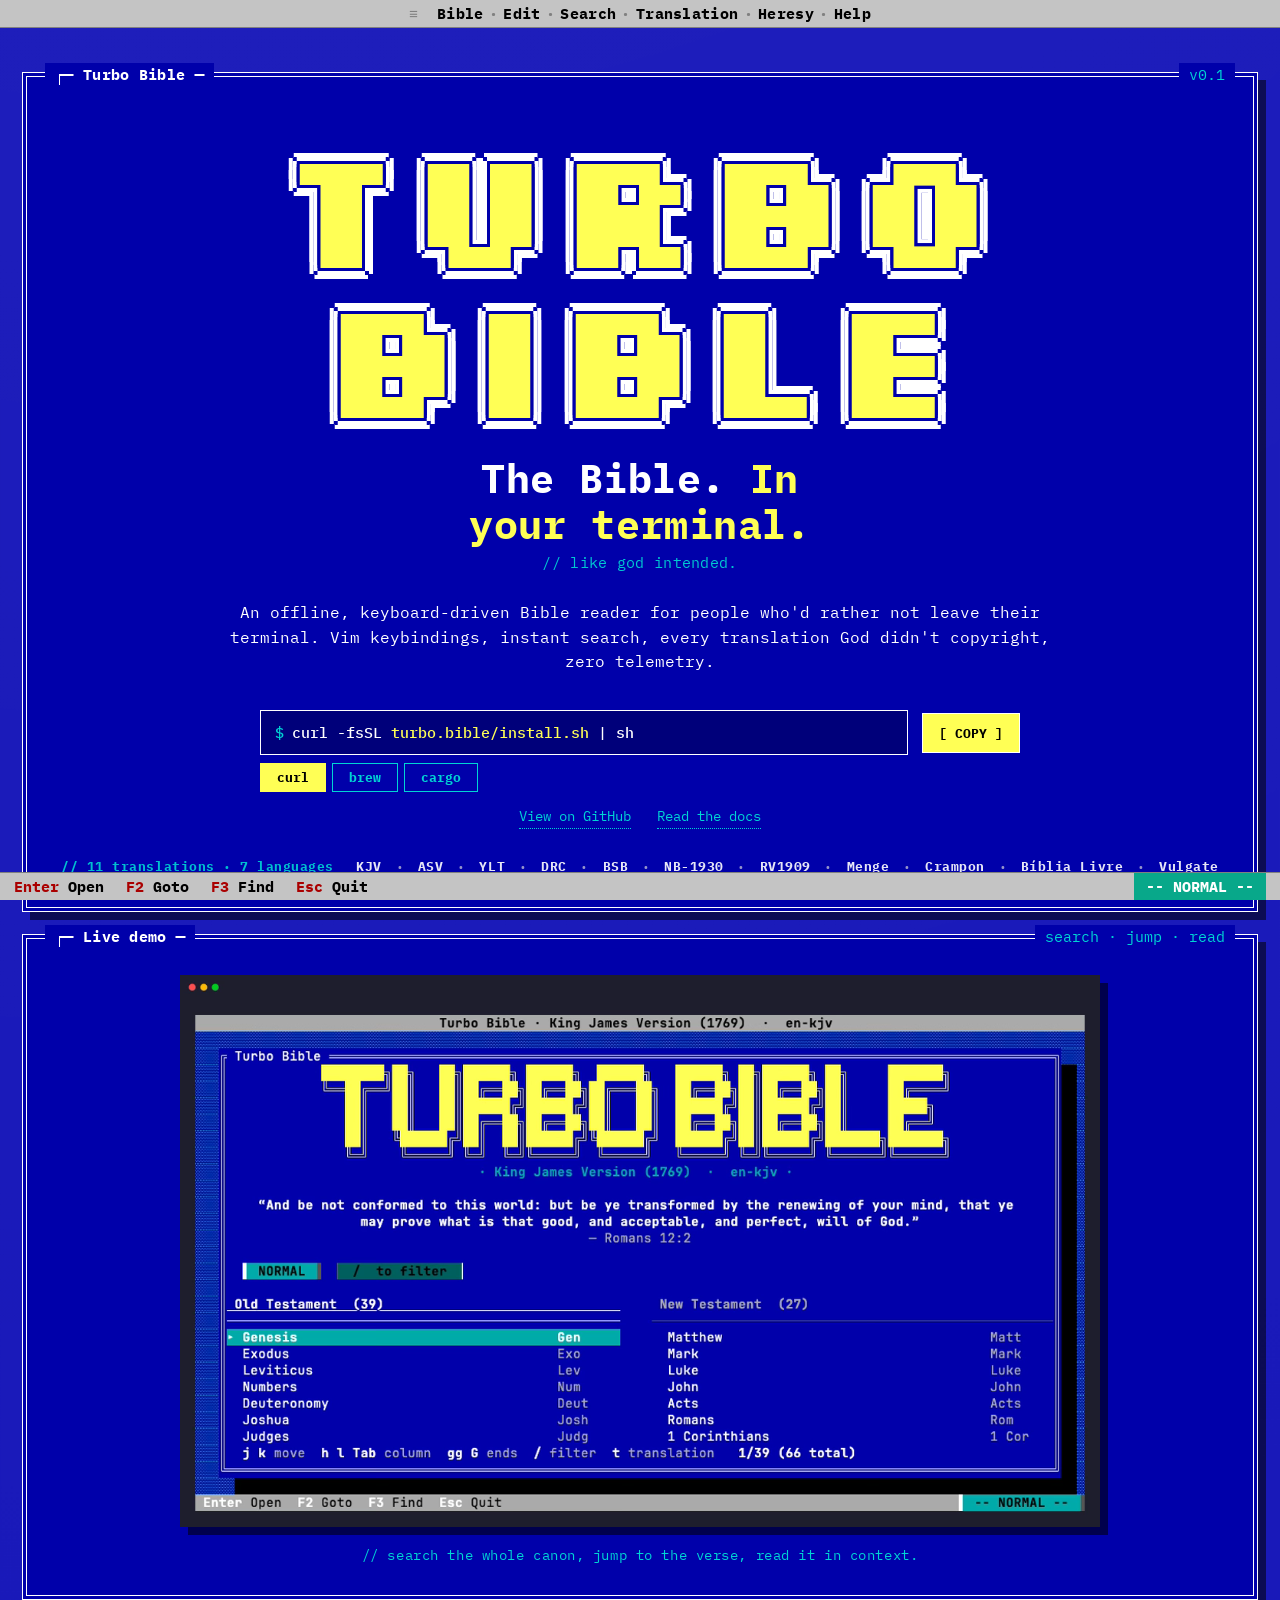
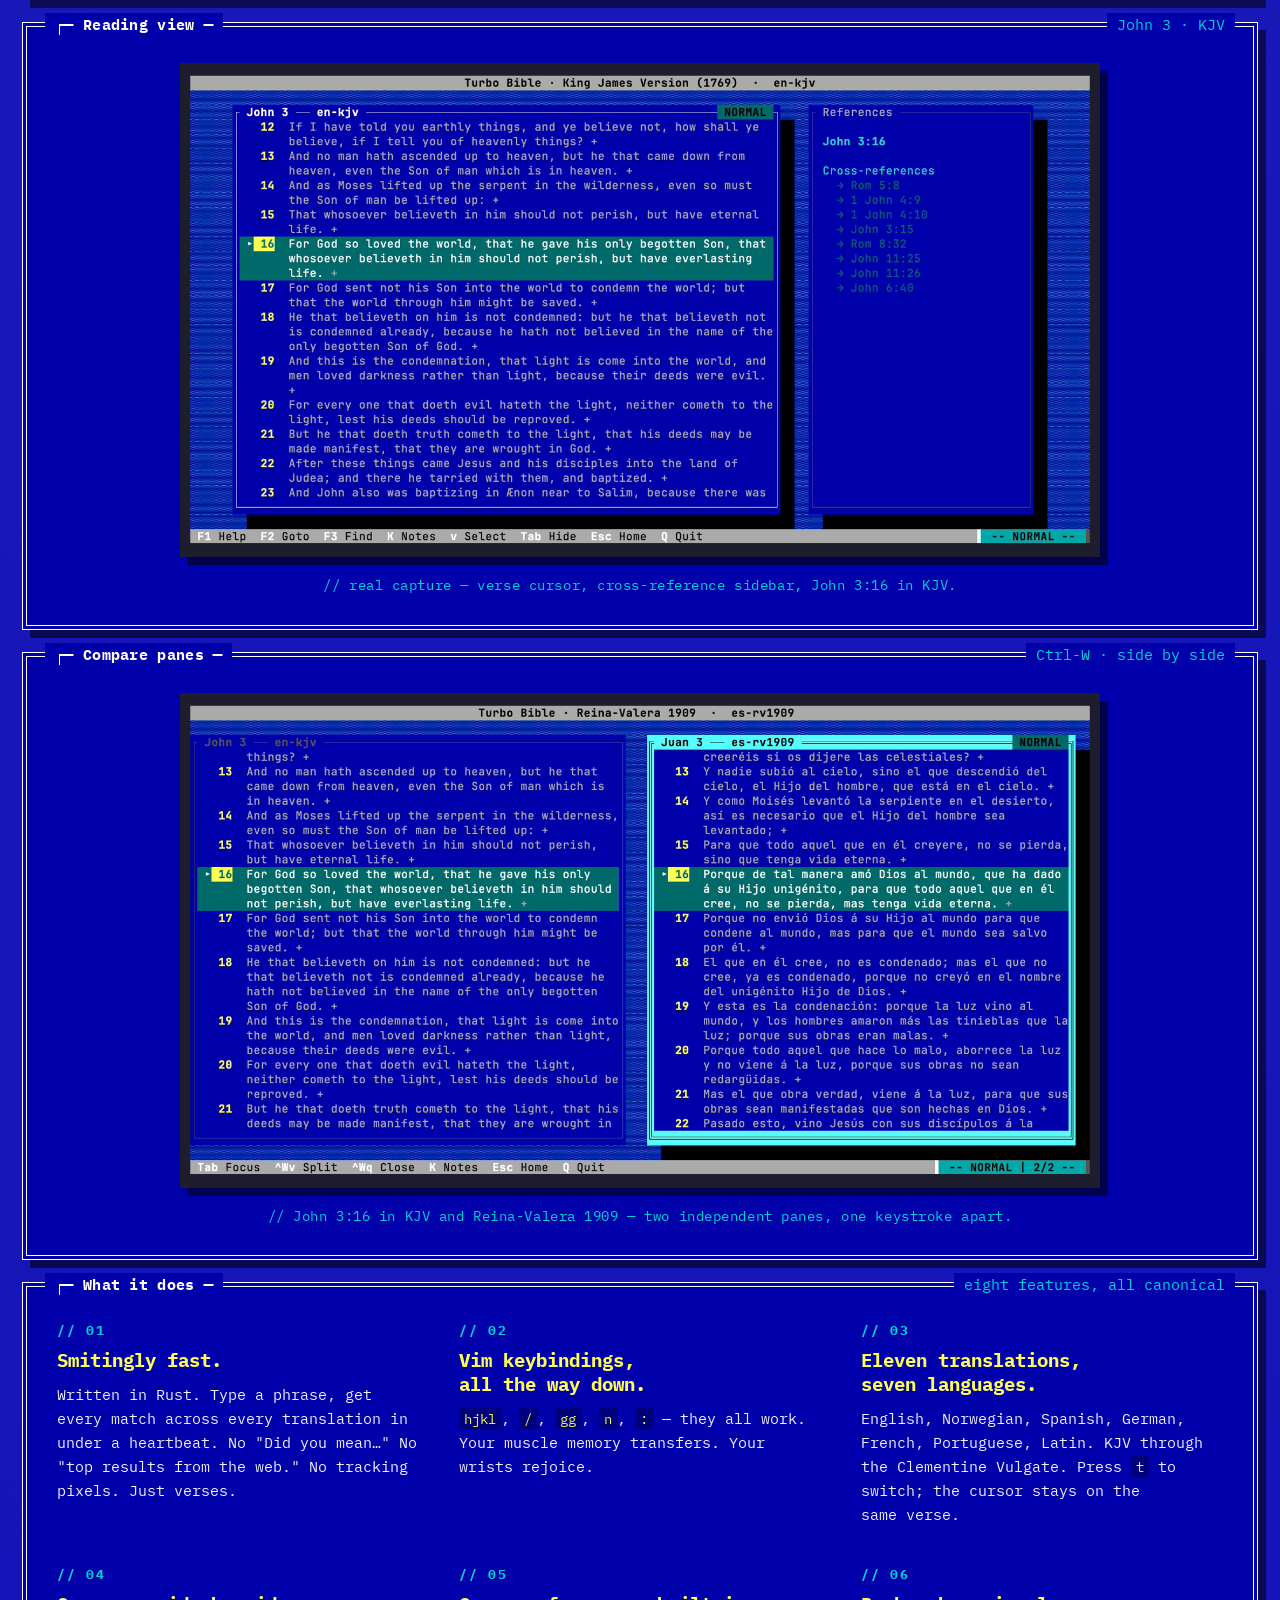
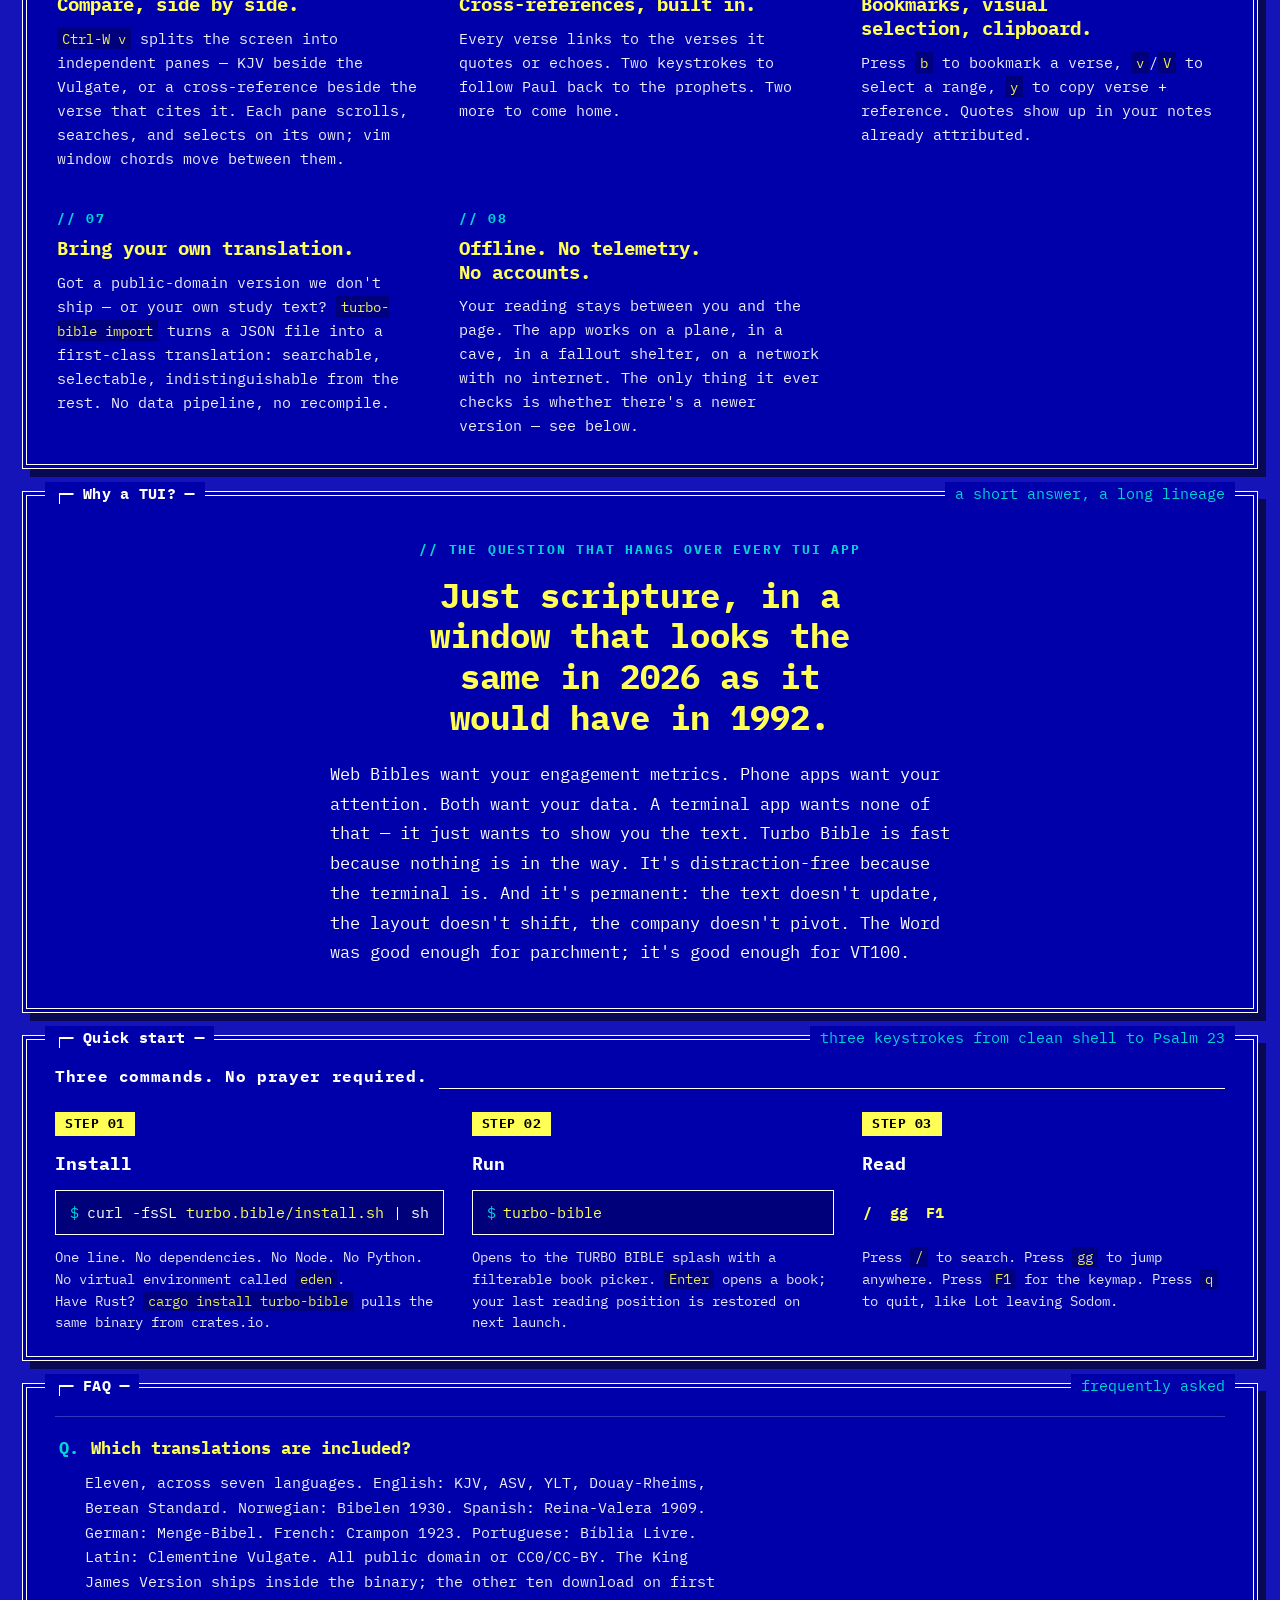
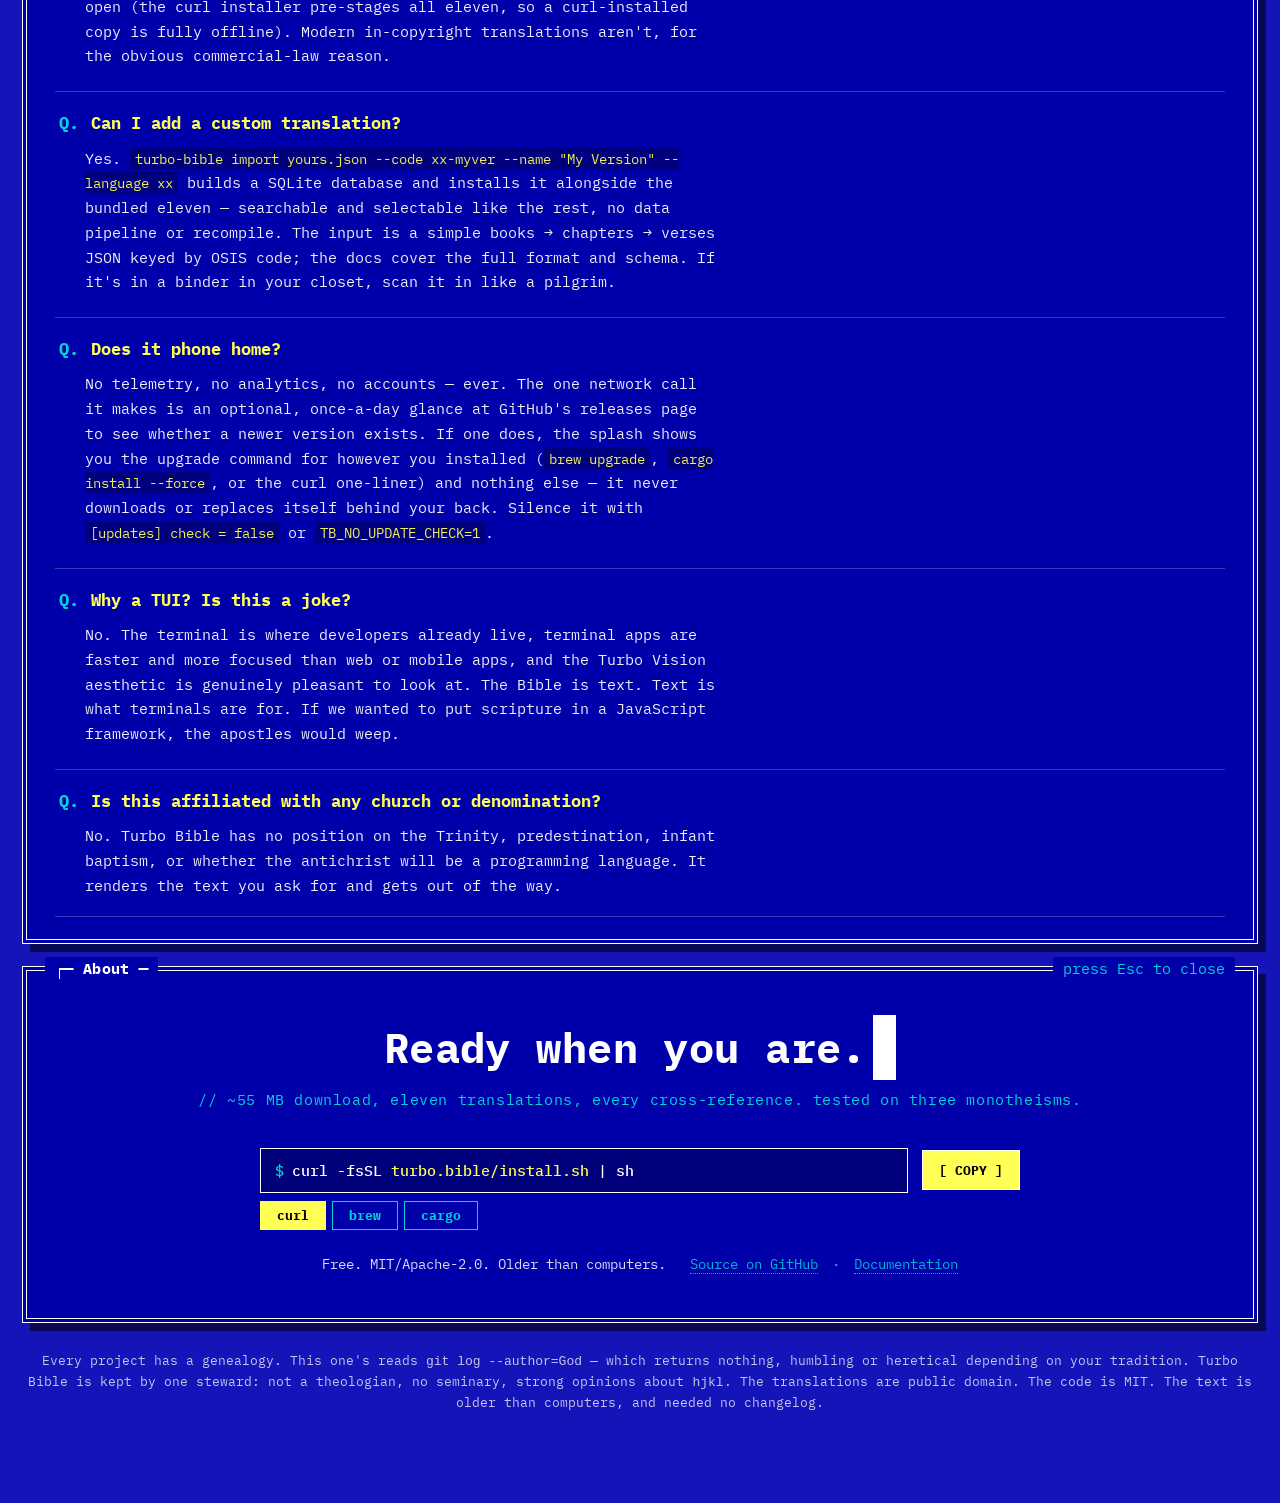
==== commit 79b8553c: "polish(website): full-res 1600px showcase shots (crisper on hi-dpi) Both showcase images now use the" ====
--- a/website/index.html
+++ b/website/index.html
@@ -162,7 +162,7 @@
     <div class="title">Reading view</div>
     <span class="right-tag">John 3 · KJV</span>
 
-    <img class="shot" src="reading.png" width="1200" height="720" loading="lazy"
+    <img class="shot" src="reading.png" width="1600" height="860" loading="lazy"
          alt="Turbo Bible reading view: John 3 in the King James Version with the cursor on verse 16 and the cross-reference sidebar open.">
 
     <p class="caption">// real capture — verse cursor, cross-reference sidebar, John 3:16 in KJV.</p>
@@ -173,7 +173,7 @@
     <div class="title">Compare panes</div>
     <span class="right-tag">Ctrl-W · side by side</span>
 
-    <img class="shot" src="compare.png" width="1200" height="645" loading="lazy"
+    <img class="shot" src="compare.png" width="1600" height="860" loading="lazy"
          alt="Turbo Bible comparing John 3 across two translations side by side: the King James Version in the left pane and the Spanish Reina-Valera 1909 in the focused right pane, each scrolling and searching independently.">
 
     <p class="caption">// John 3:16 in KJV and Reina-Valera 1909 — two independent panes, one keystroke apart.</p>
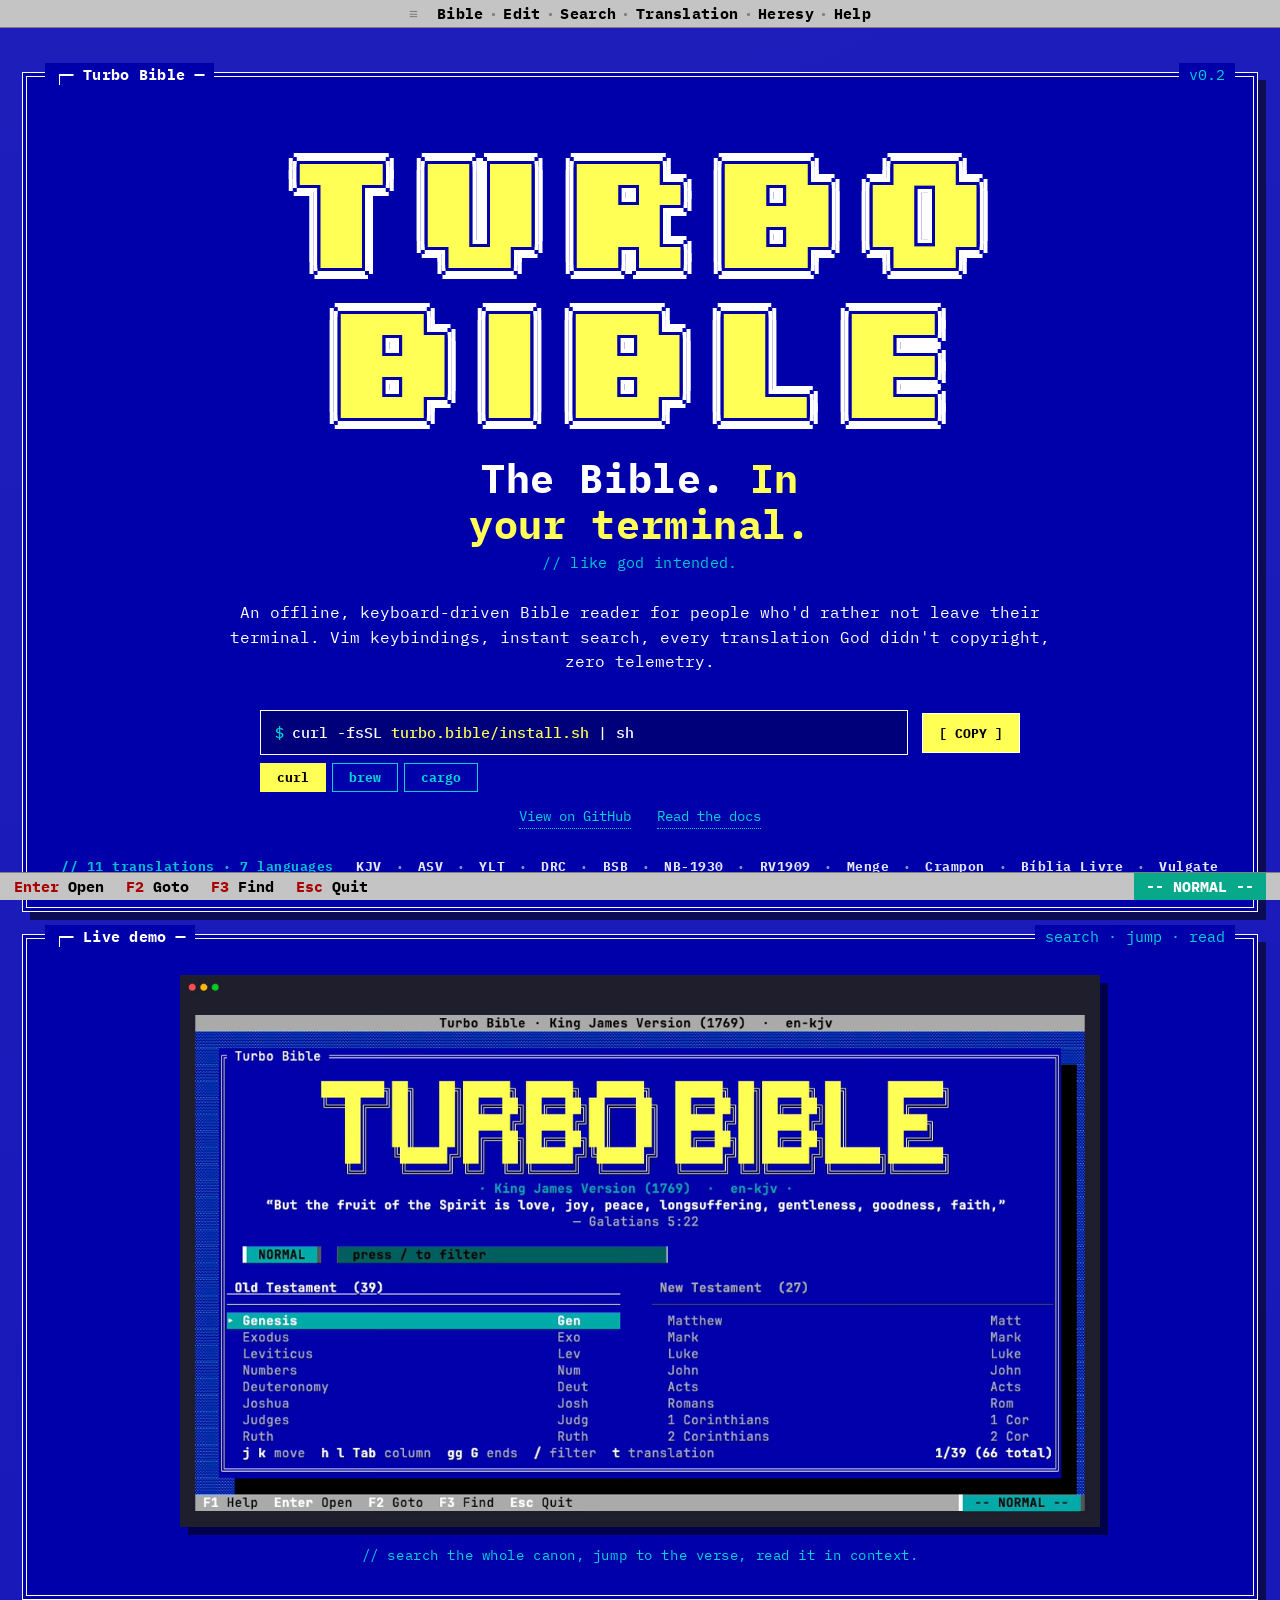
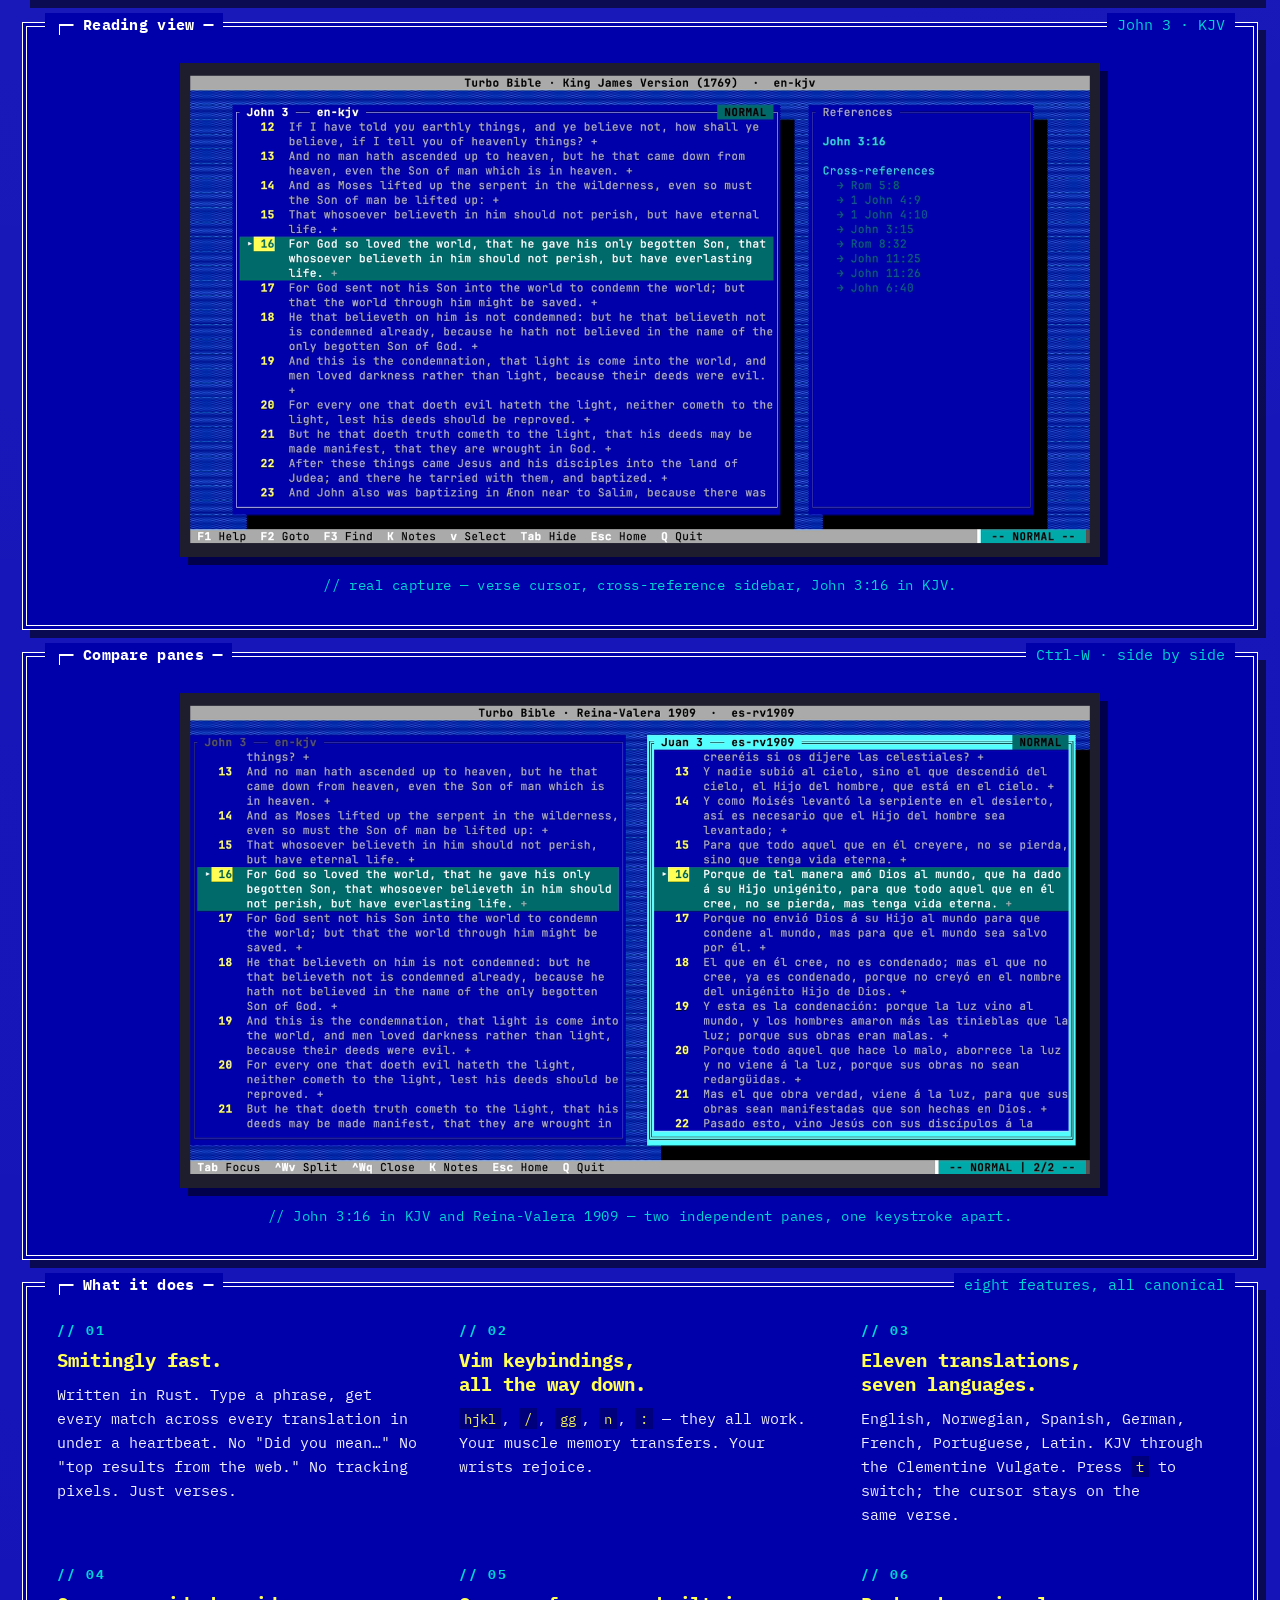
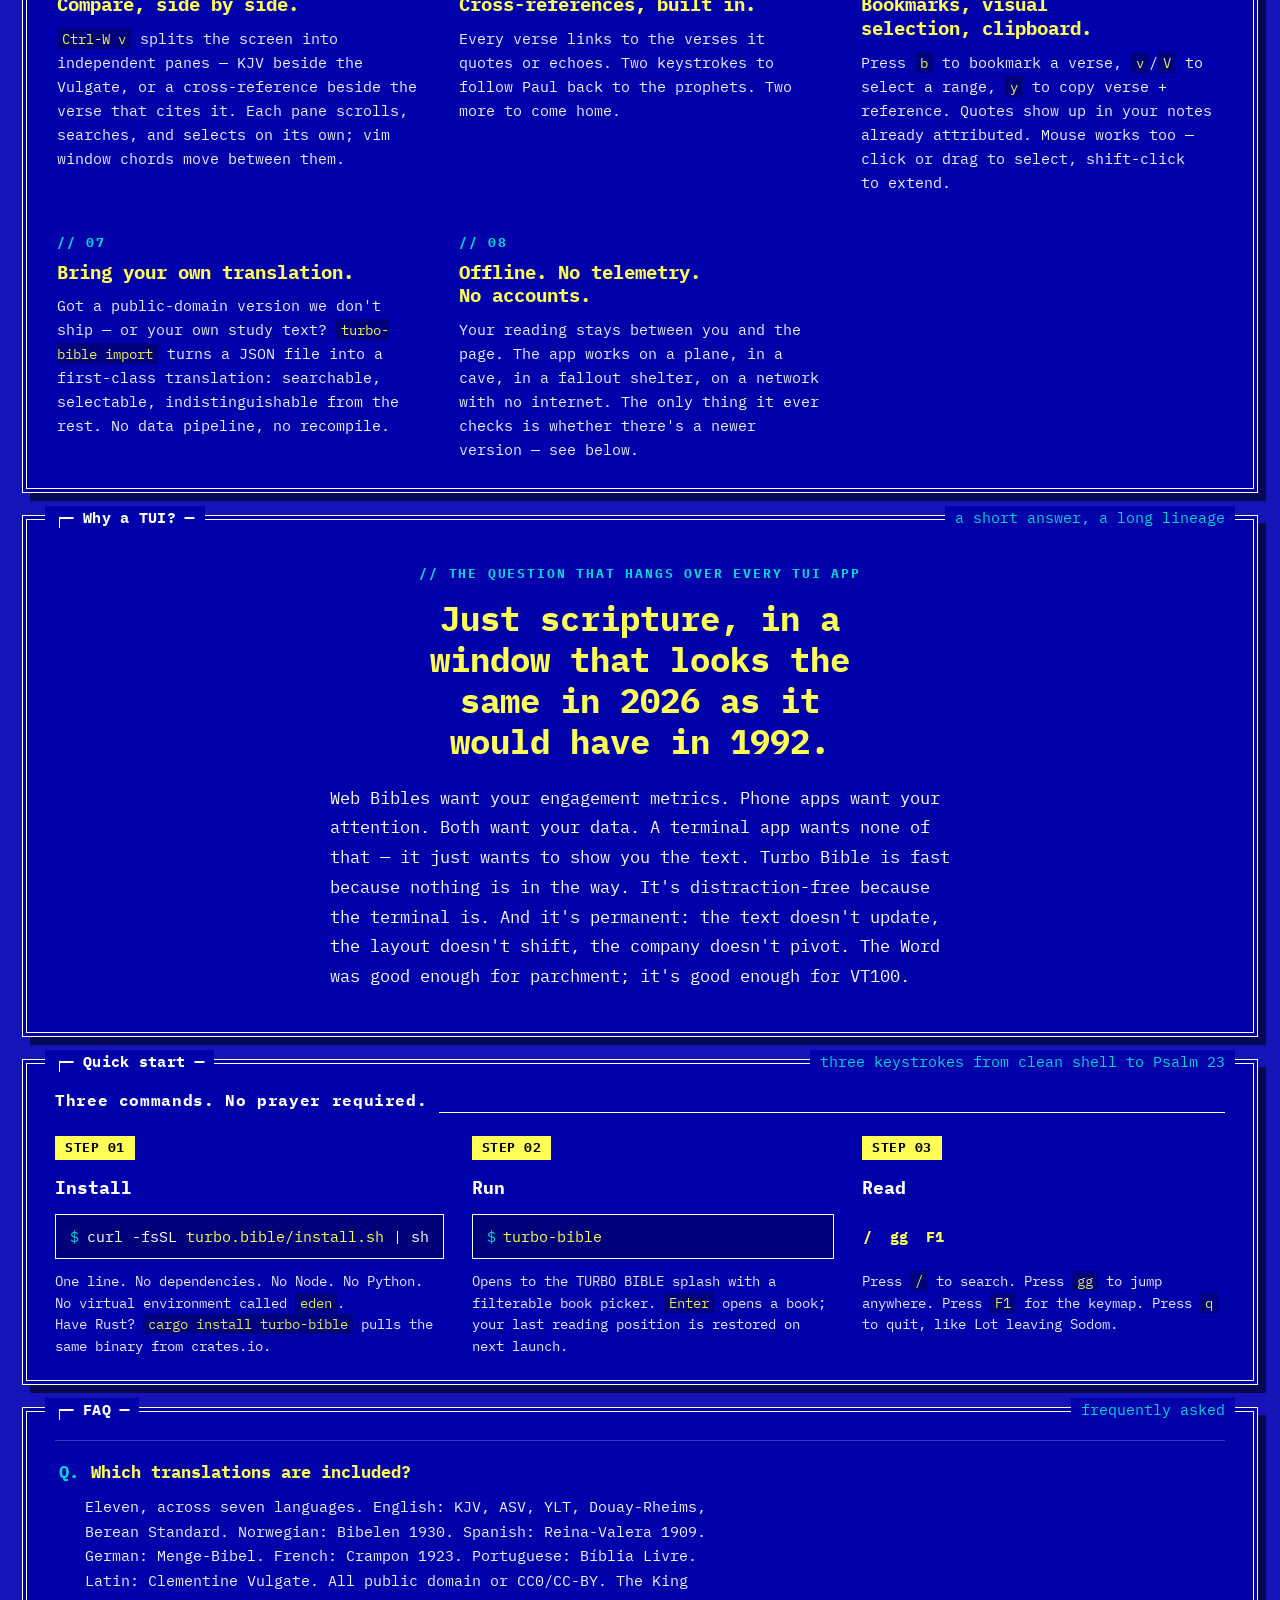
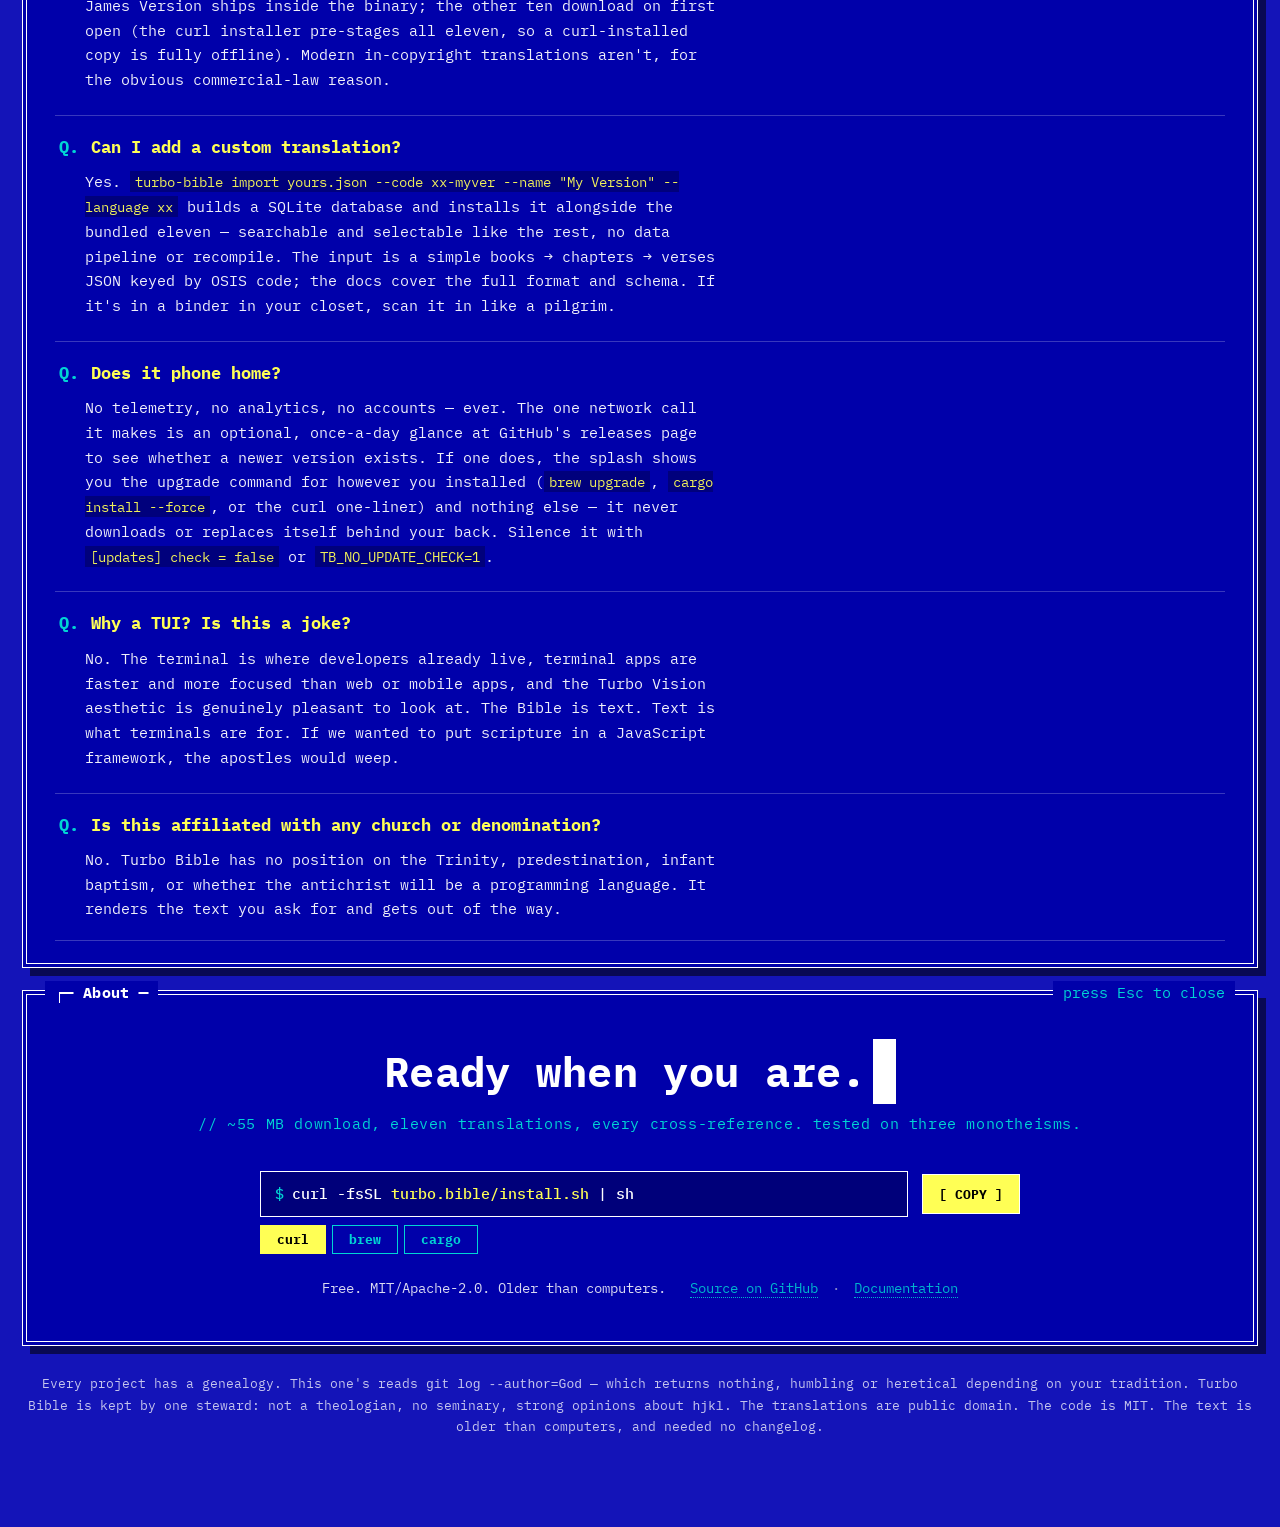
==== commit bef19006: "chore(release): prep v0.2.0 — version bump, changelog, doc + site fixes Release-readiness pass ahead" ====
--- a/website/index.html
+++ b/website/index.html
@@ -48,7 +48,7 @@
       "url": "https://turbo.bible/",
       "image": "https://turbo.bible/og-image.png",
       "screenshot": "https://turbo.bible/og-image.png",
-      "softwareVersion": "0.1",
+      "softwareVersion": "0.2",
       "downloadUrl": "https://turbo.bible/install.sh",
       "softwareHelp": "https://github.com/mathiasror/turbo-bible#readme",
       "license": [
@@ -105,7 +105,7 @@
   <!-- ==================== HERO ==================== -->
   <section class="panel hero" data-screen-label="01 Hero">
     <div class="title">Turbo Bible</div>
-    <span class="right-tag">v0.1</span>
+    <span class="right-tag">v0.2</span>
 
     <h1 class="hero-title">TURBO BIBLE</h1>
 
@@ -213,7 +213,7 @@
       <div class="feat">
         <div class="num">// 06</div>
         <h3>Bookmarks, visual selection, clipboard.</h3>
-        <p>Press <code>b</code> to bookmark a verse, <code>v</code>/<code>V</code> to select a range, <code>y</code> to copy verse + reference. Quotes show up in your notes already attributed.</p>
+        <p>Press <code>b</code> to bookmark a verse, <code>v</code>/<code>V</code> to select a range, <code>y</code> to copy verse + reference. Quotes show up in your notes already attributed. Mouse works too — click or drag to select, shift-click to extend.</p>
       </div>
       <div class="feat">
         <div class="num">// 07</div>
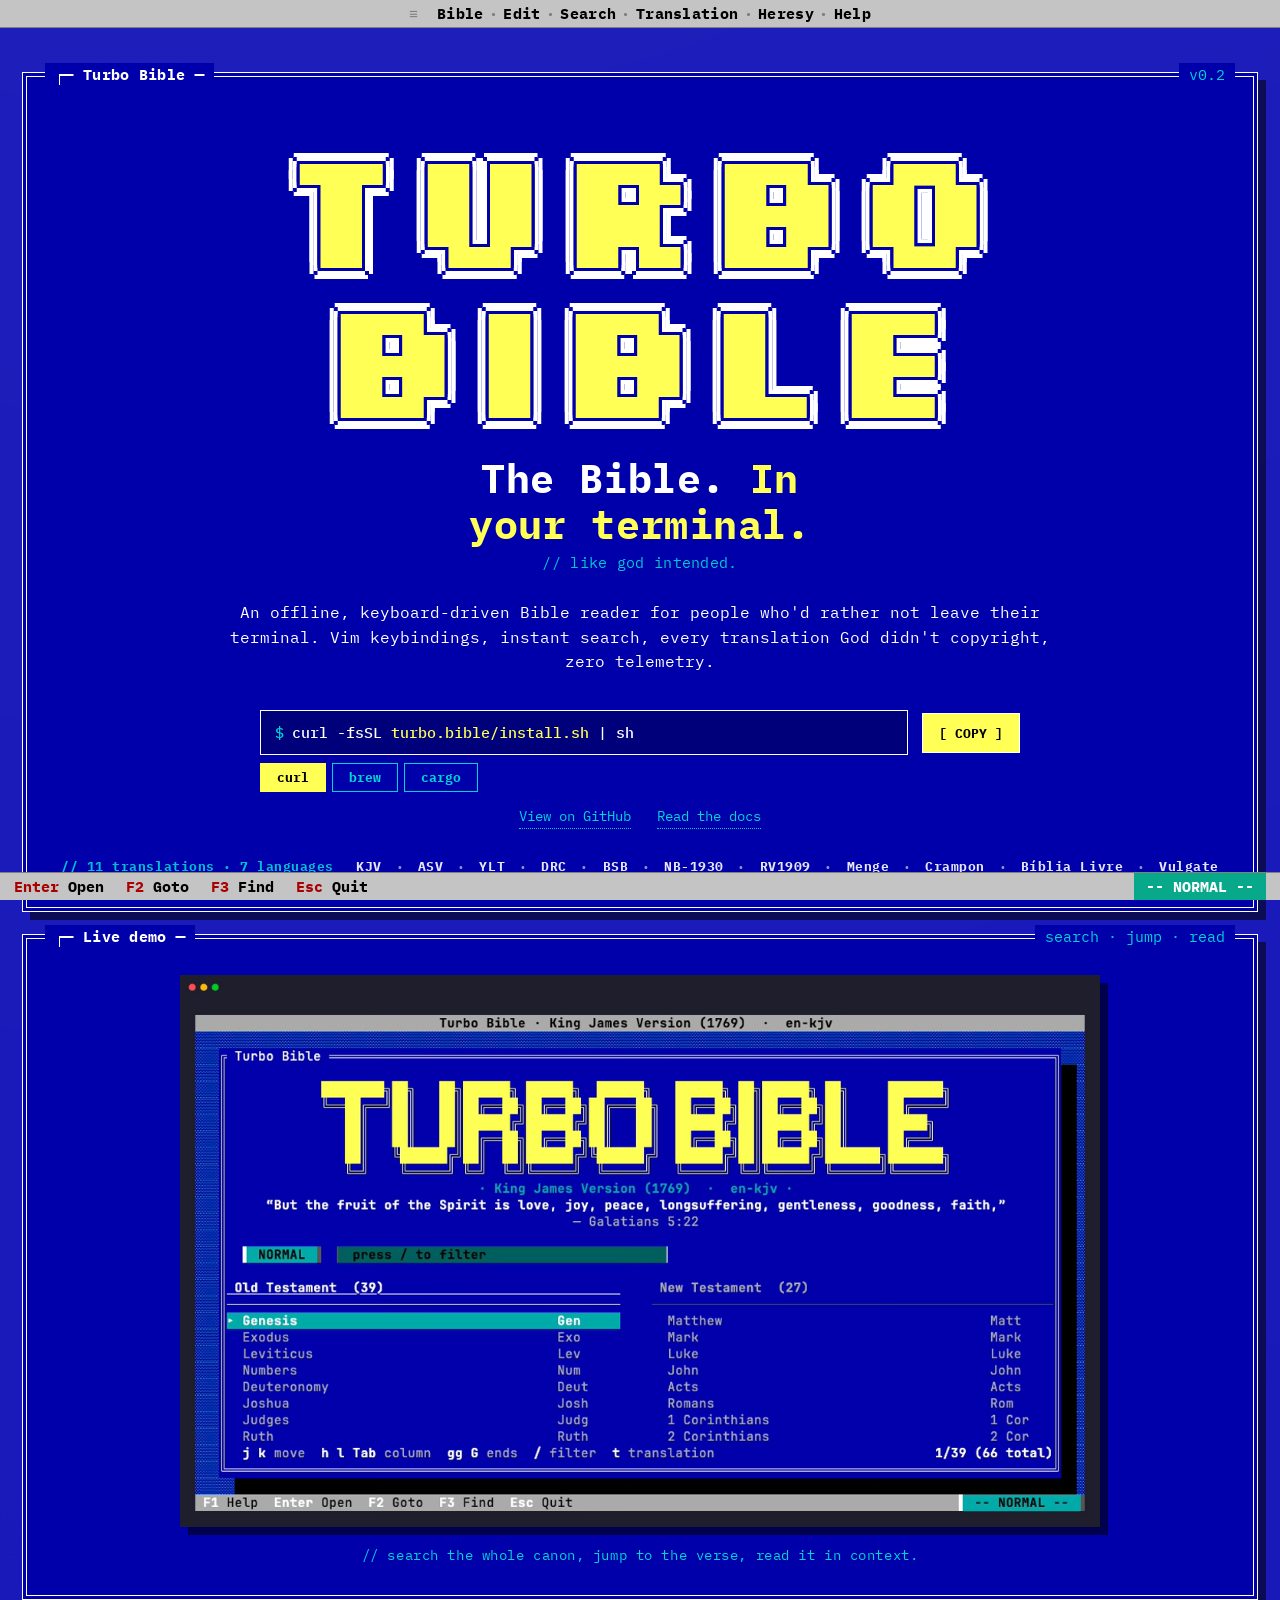
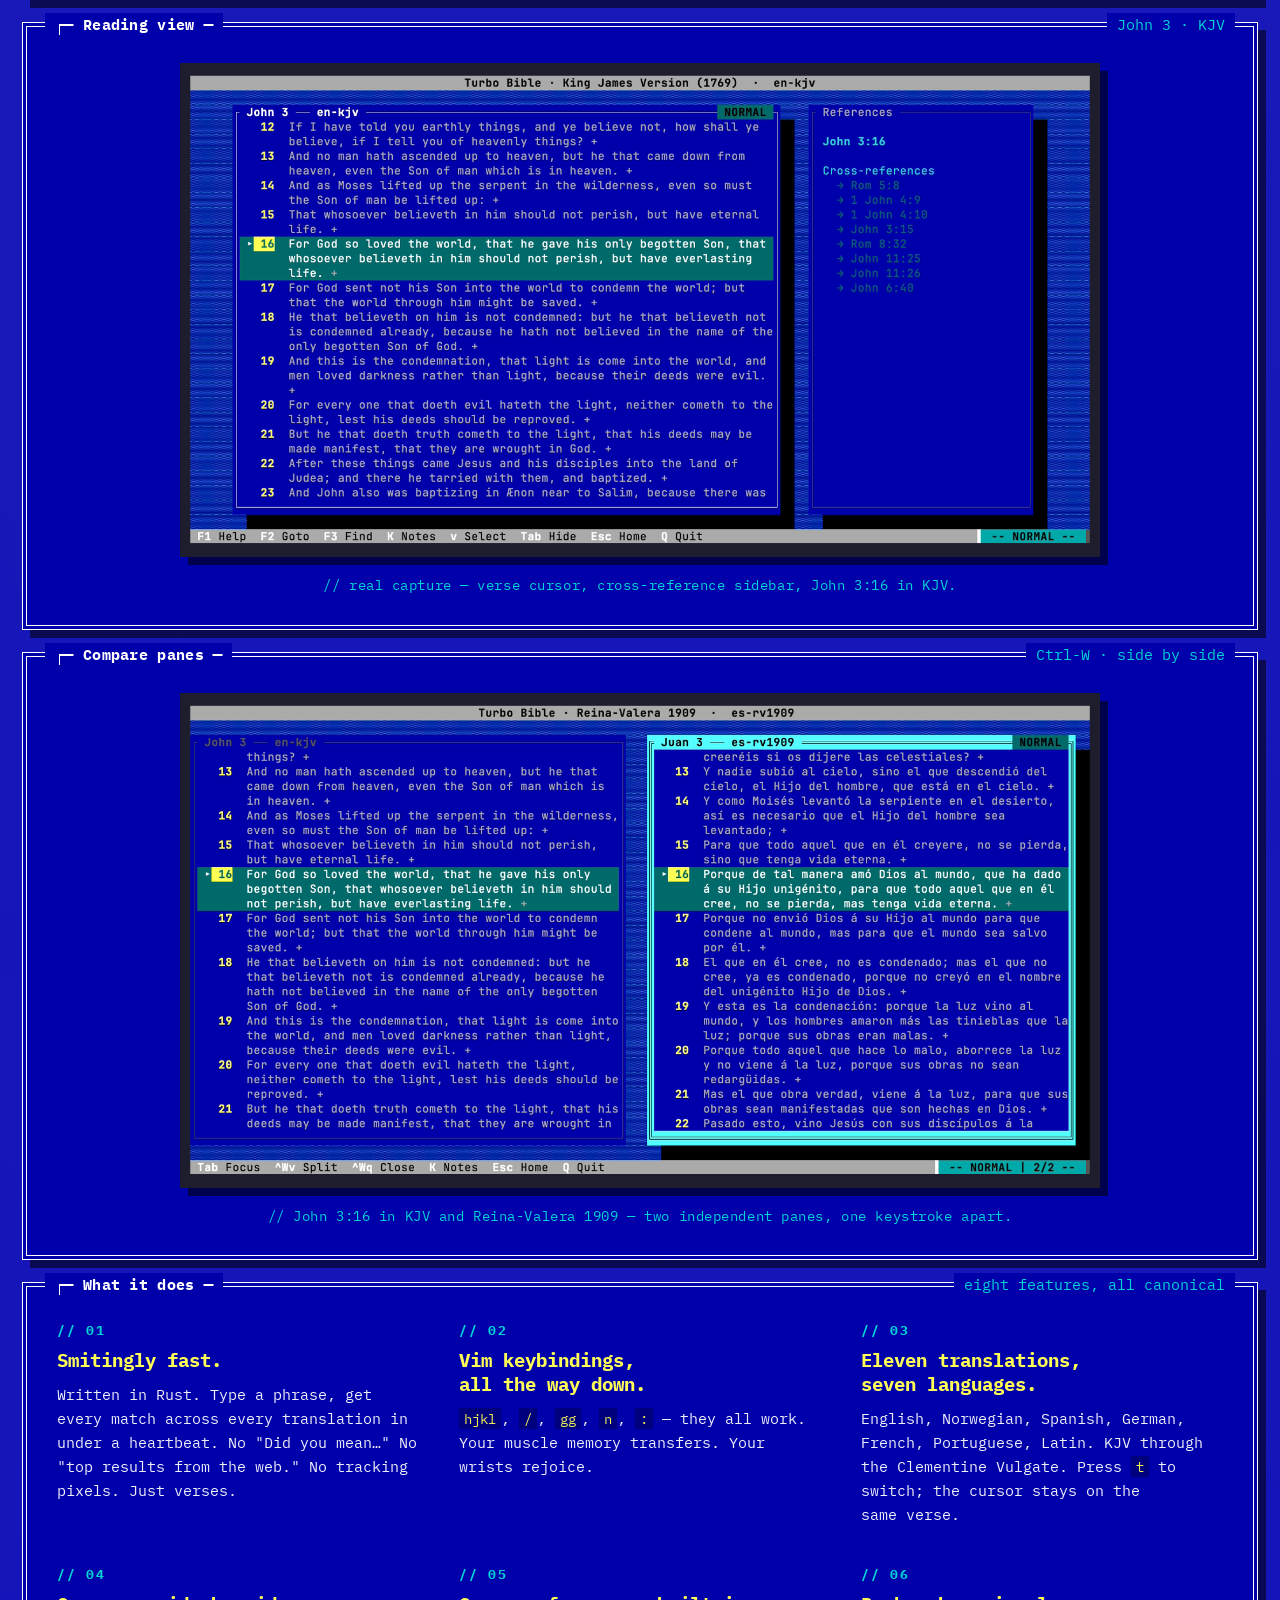
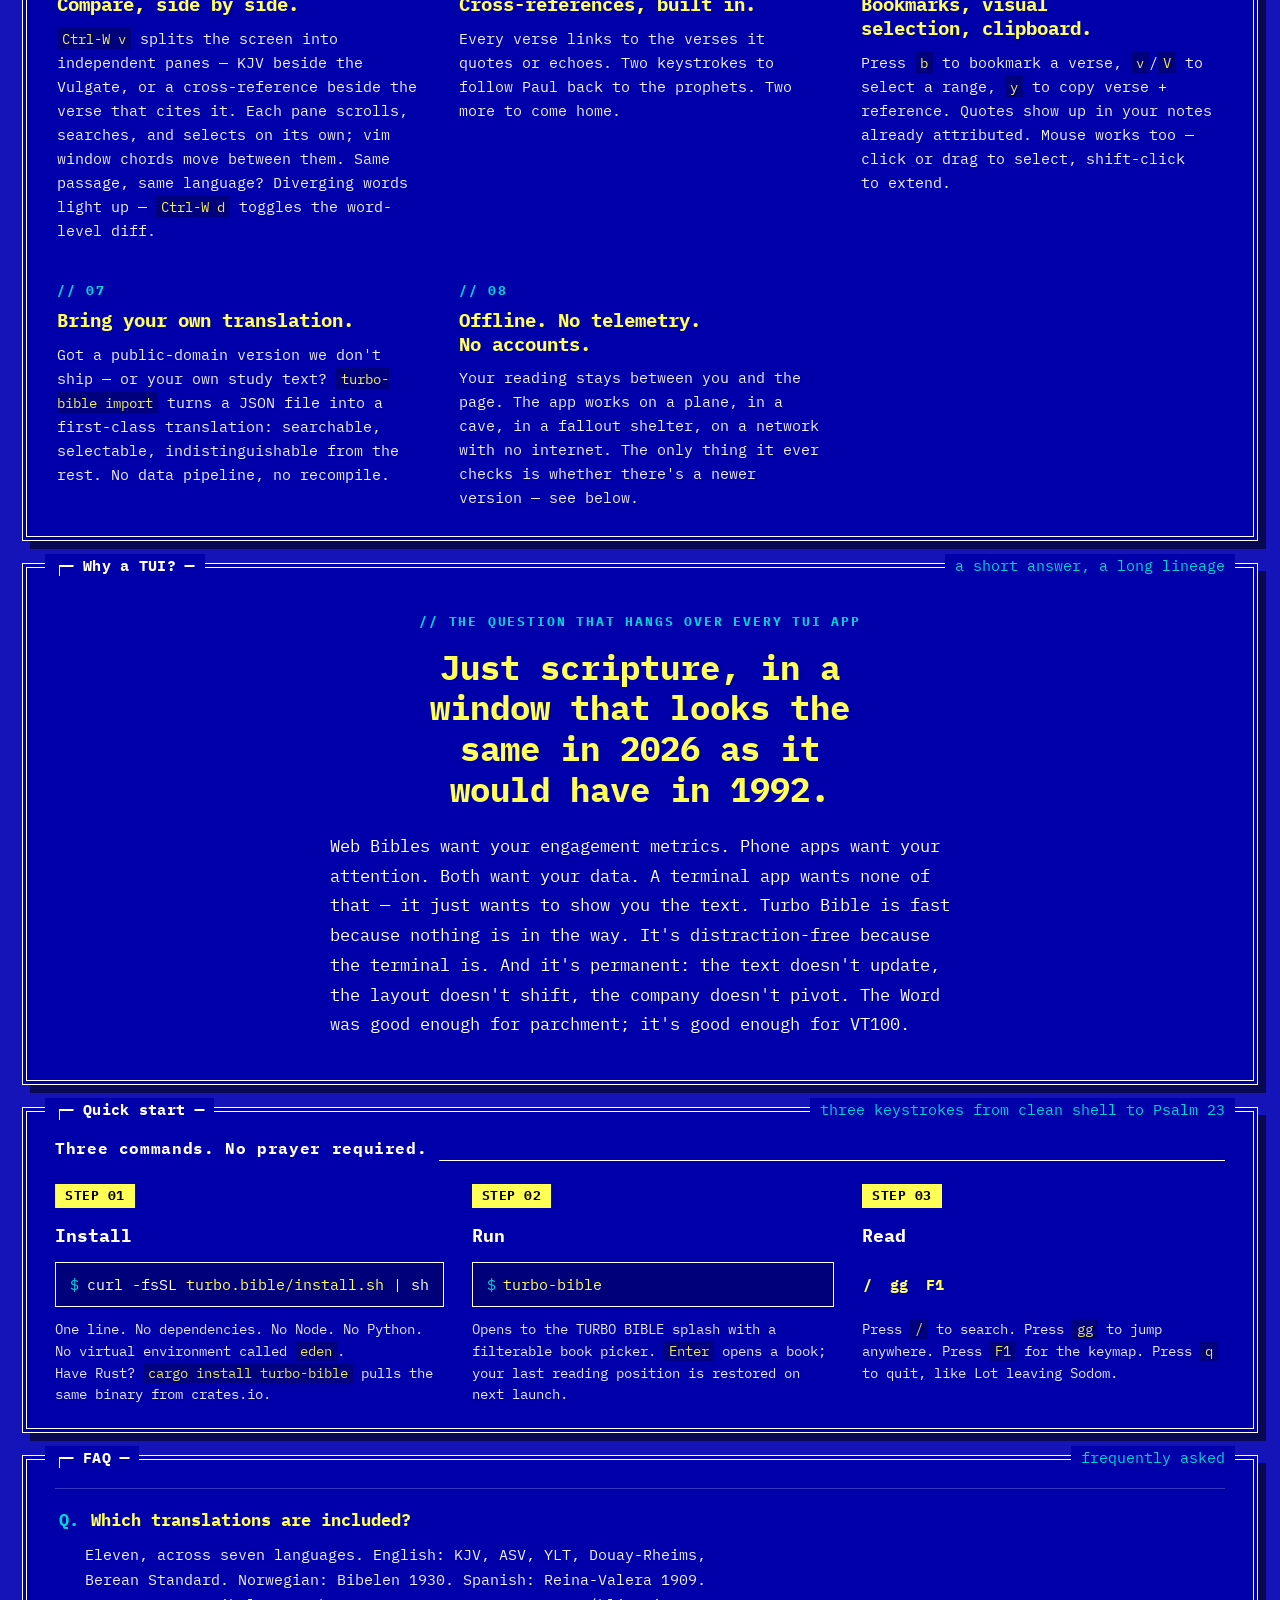
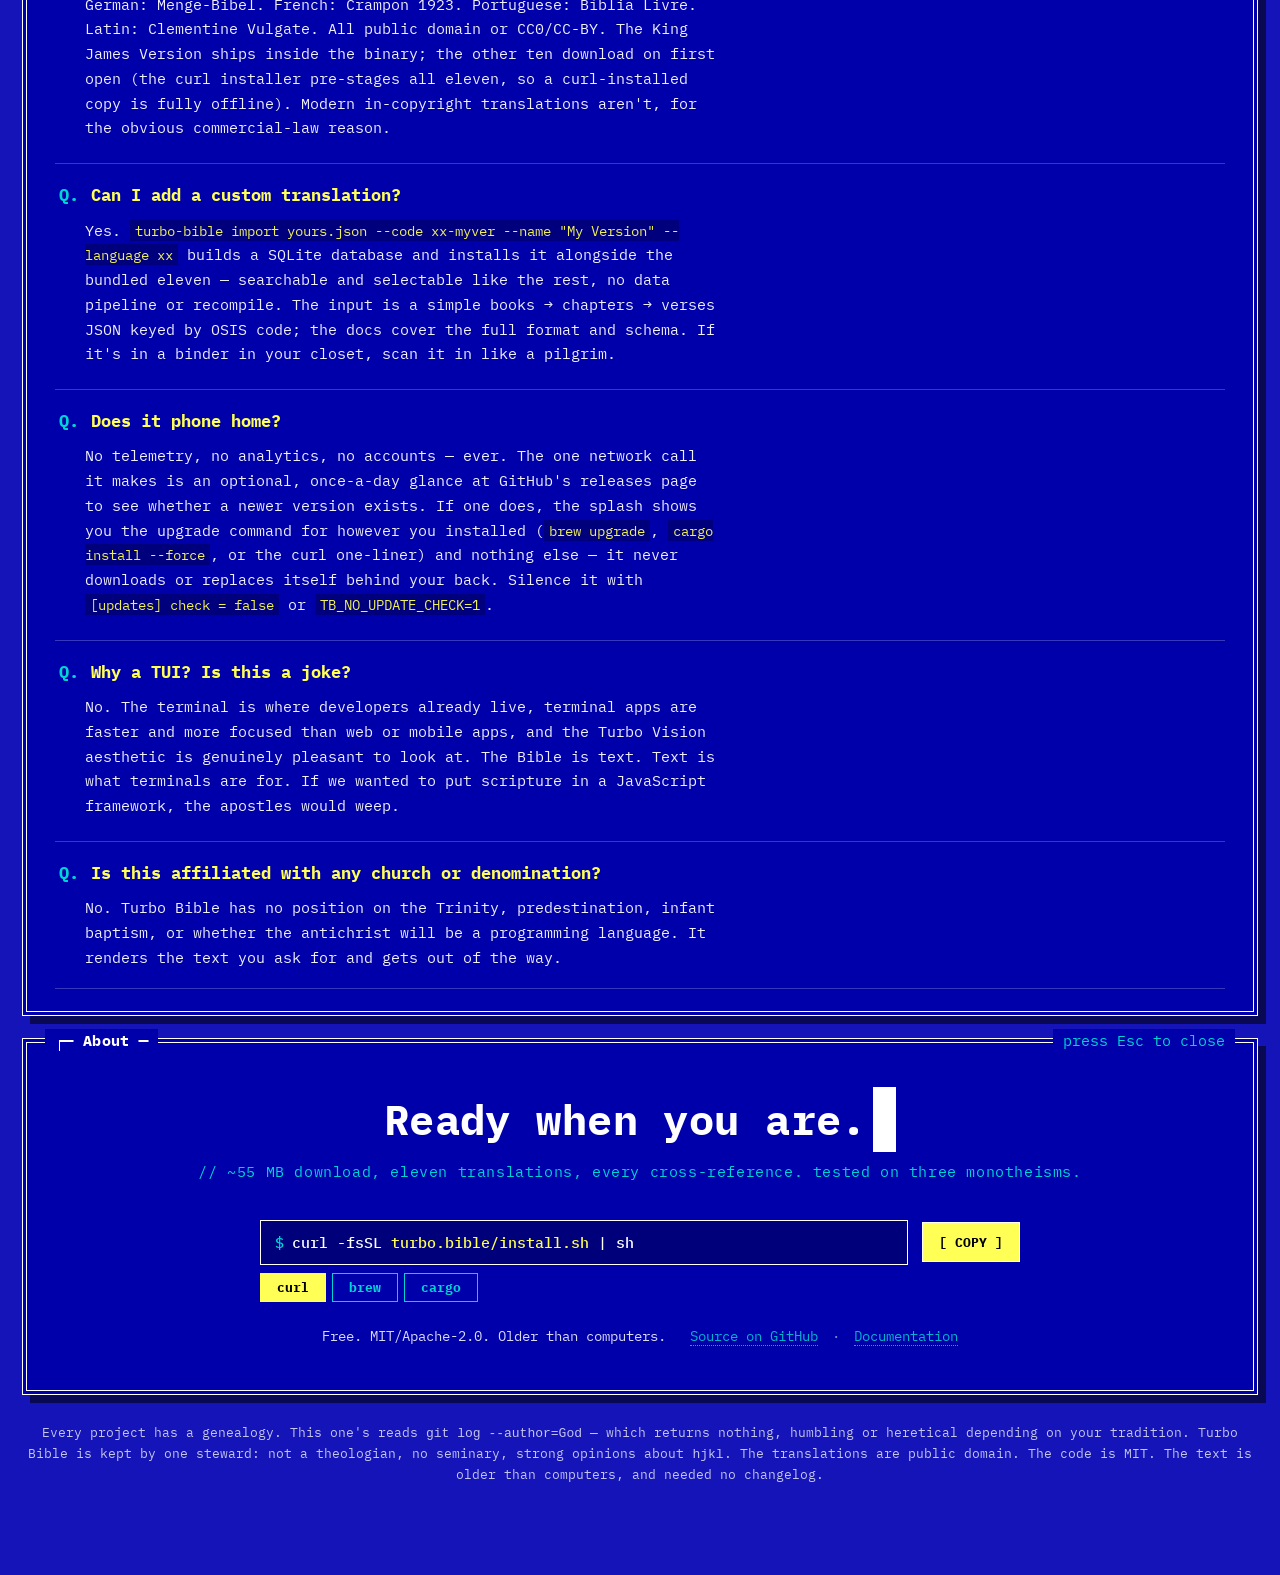
==== commit 24112867: "docs: reconcile v0.2.0 release prep with the word-diff feature (#52) #52 (word-level diff across com" ====
--- a/website/index.html
+++ b/website/index.html
@@ -203,7 +203,7 @@
       <div class="feat">
         <div class="num">// 04</div>
         <h3>Compare, side by side.</h3>
-        <p><code>Ctrl-W&nbsp;v</code> splits the screen into independent panes — KJV beside the Vulgate, or a cross-reference beside the verse that cites it. Each pane scrolls, searches, and selects on its own; vim window chords move between them.</p>
+        <p><code>Ctrl-W&nbsp;v</code> splits the screen into independent panes — KJV beside the Vulgate, or a cross-reference beside the verse that cites it. Each pane scrolls, searches, and selects on its own; vim window chords move between them. Same passage, same language? Diverging words light up — <code>Ctrl-W&nbsp;d</code> toggles the word-level diff.</p>
       </div>
       <div class="feat">
         <div class="num">// 05</div>
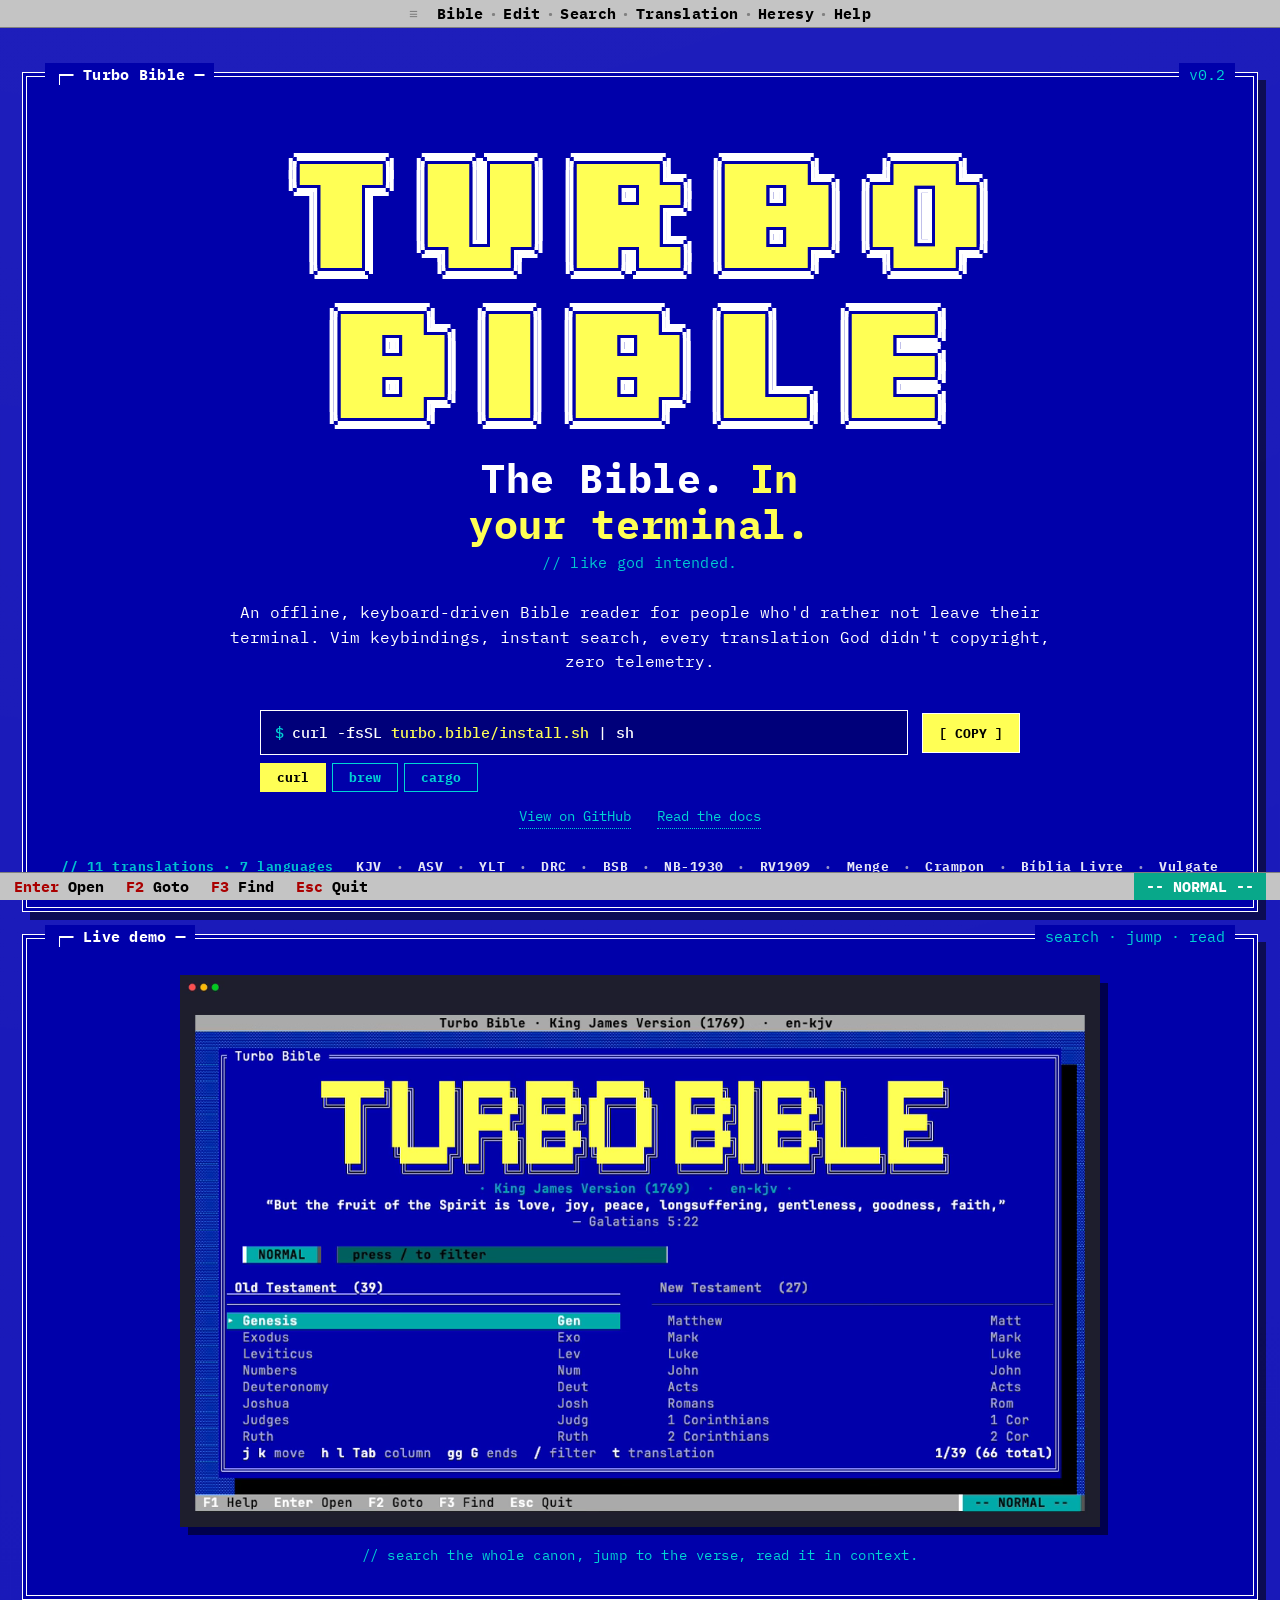
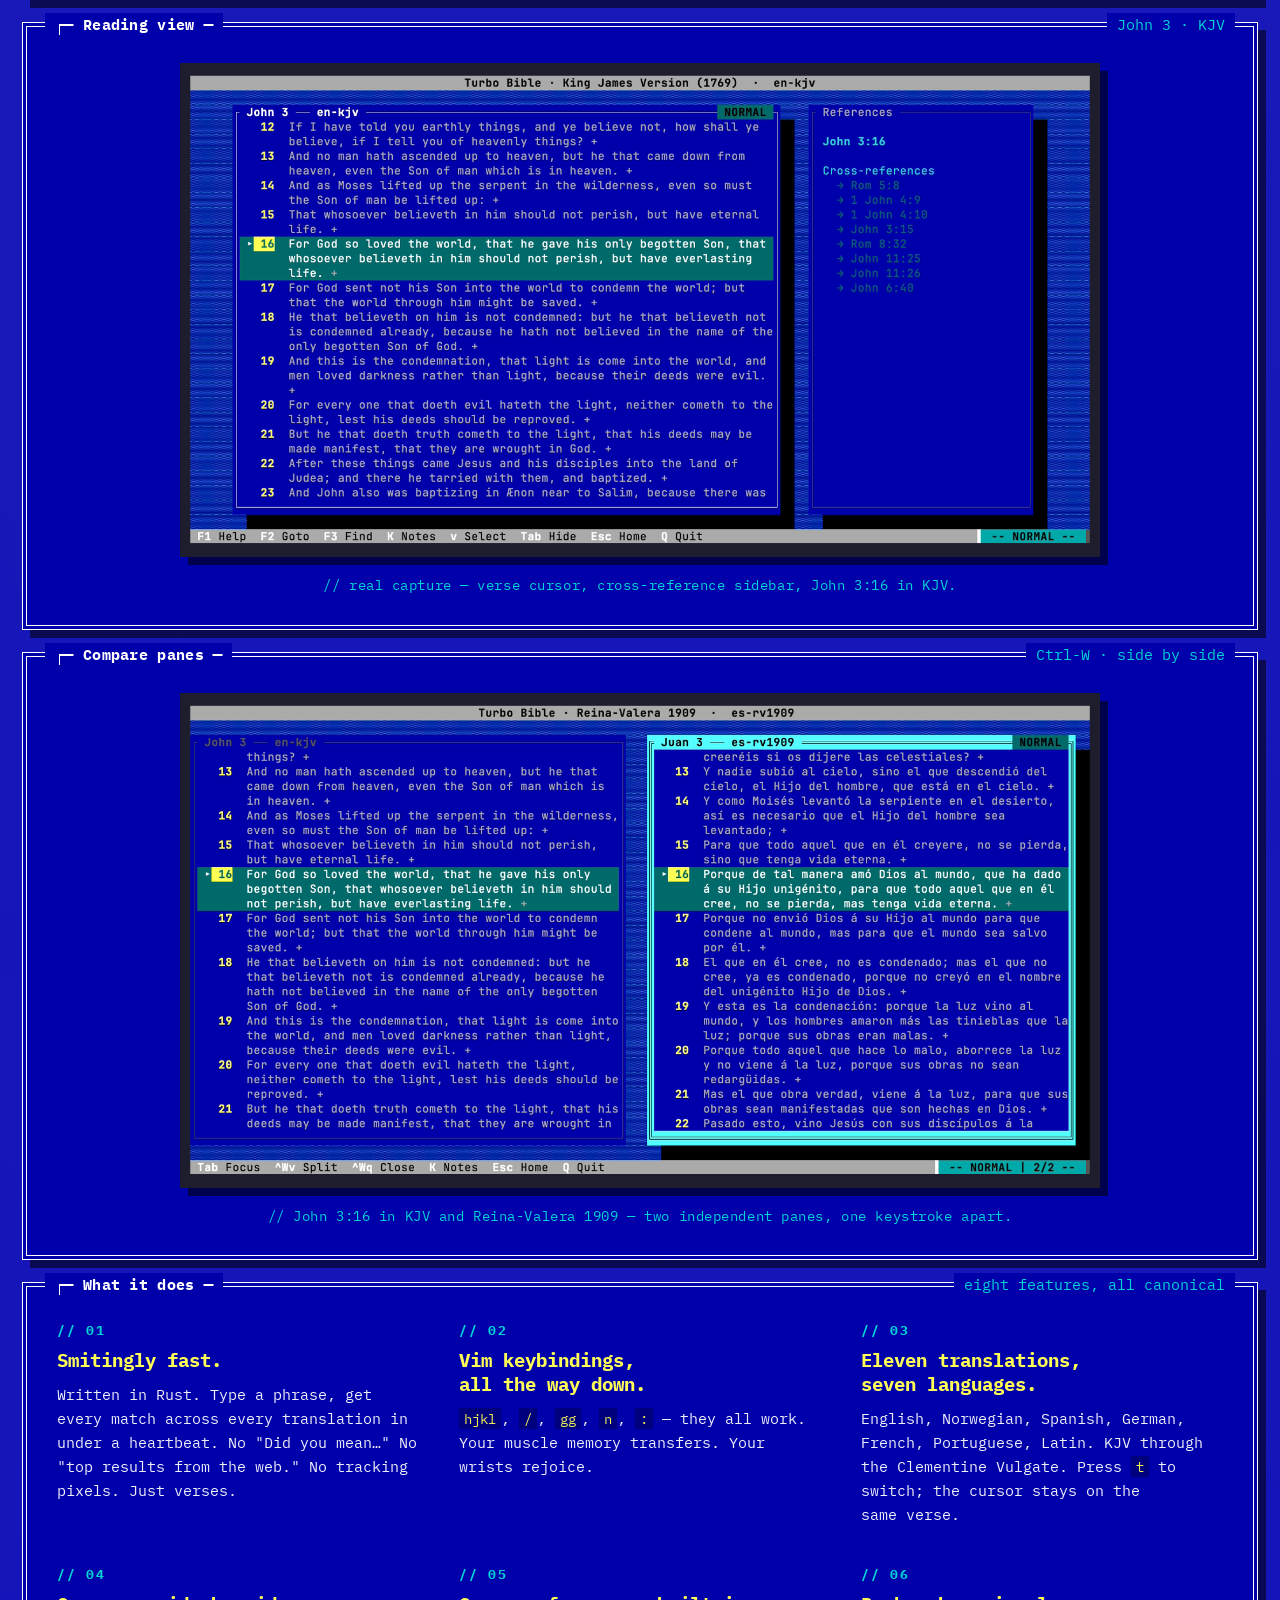
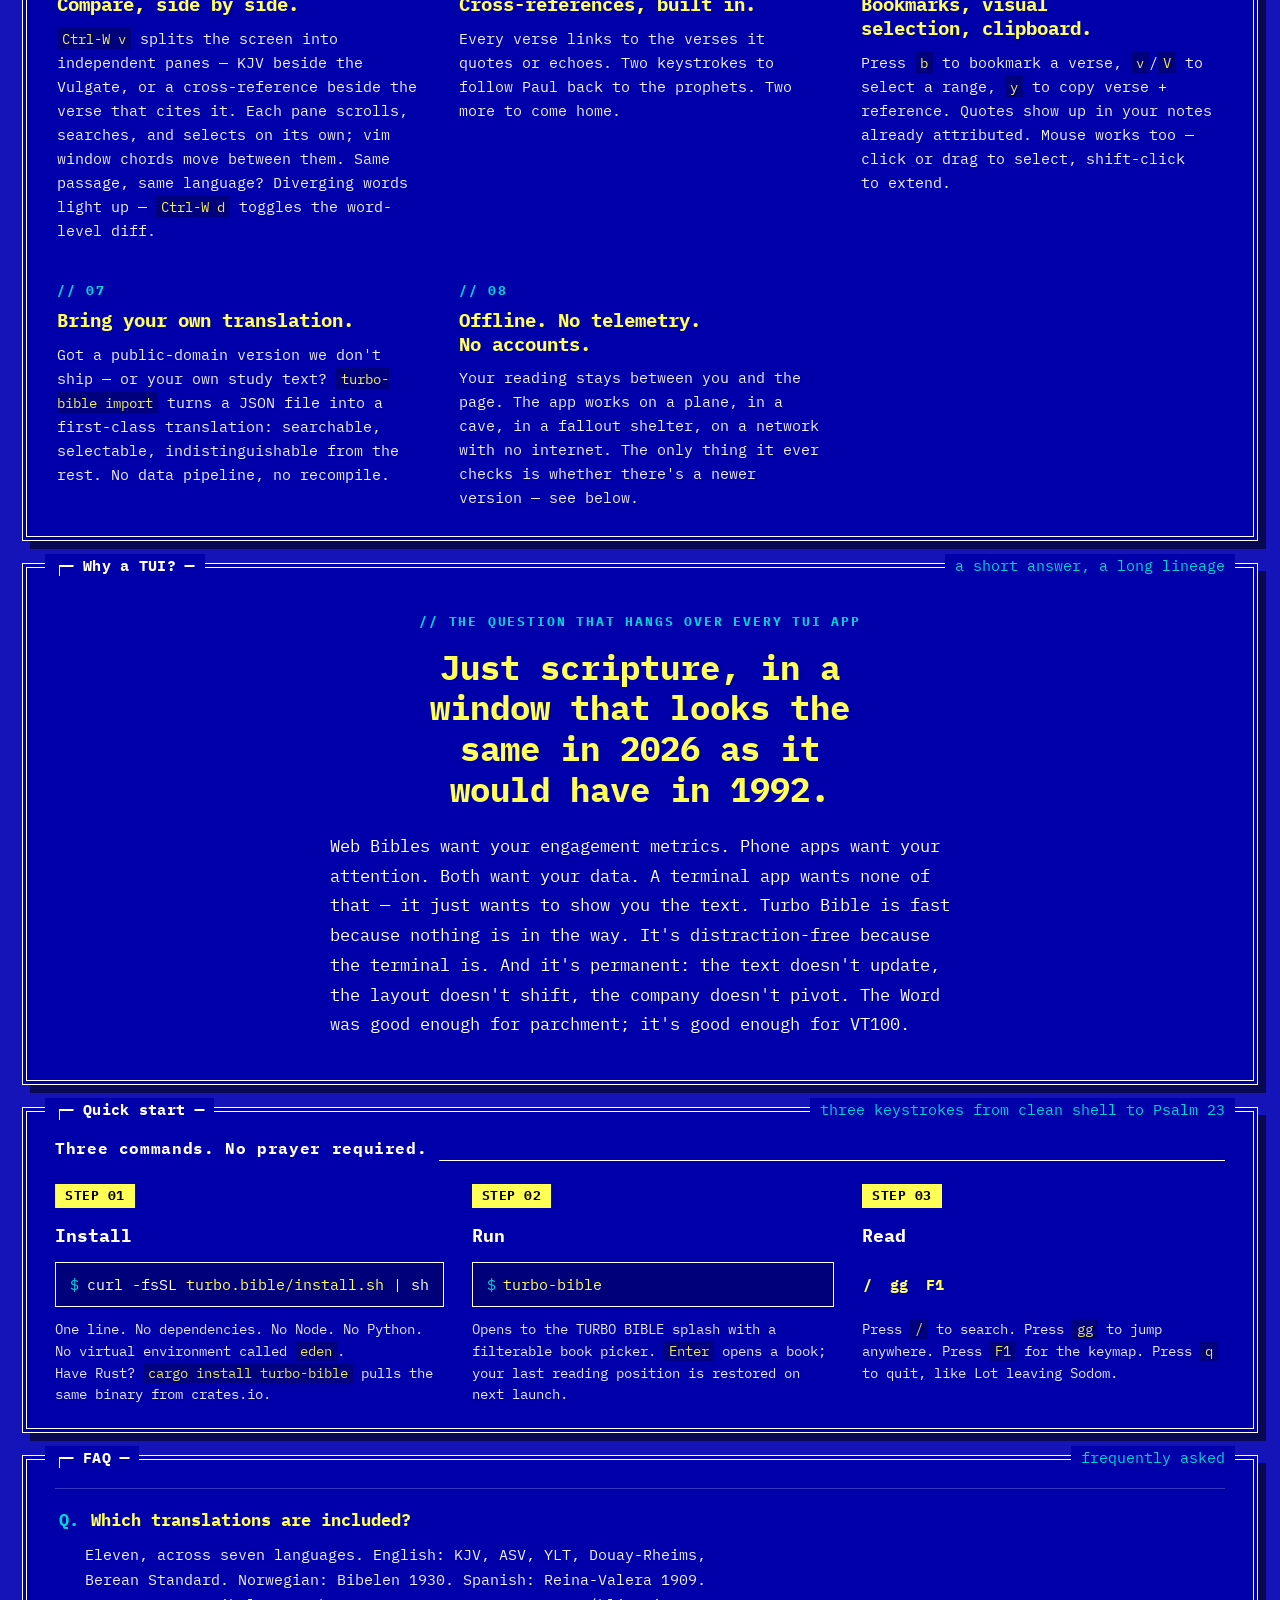
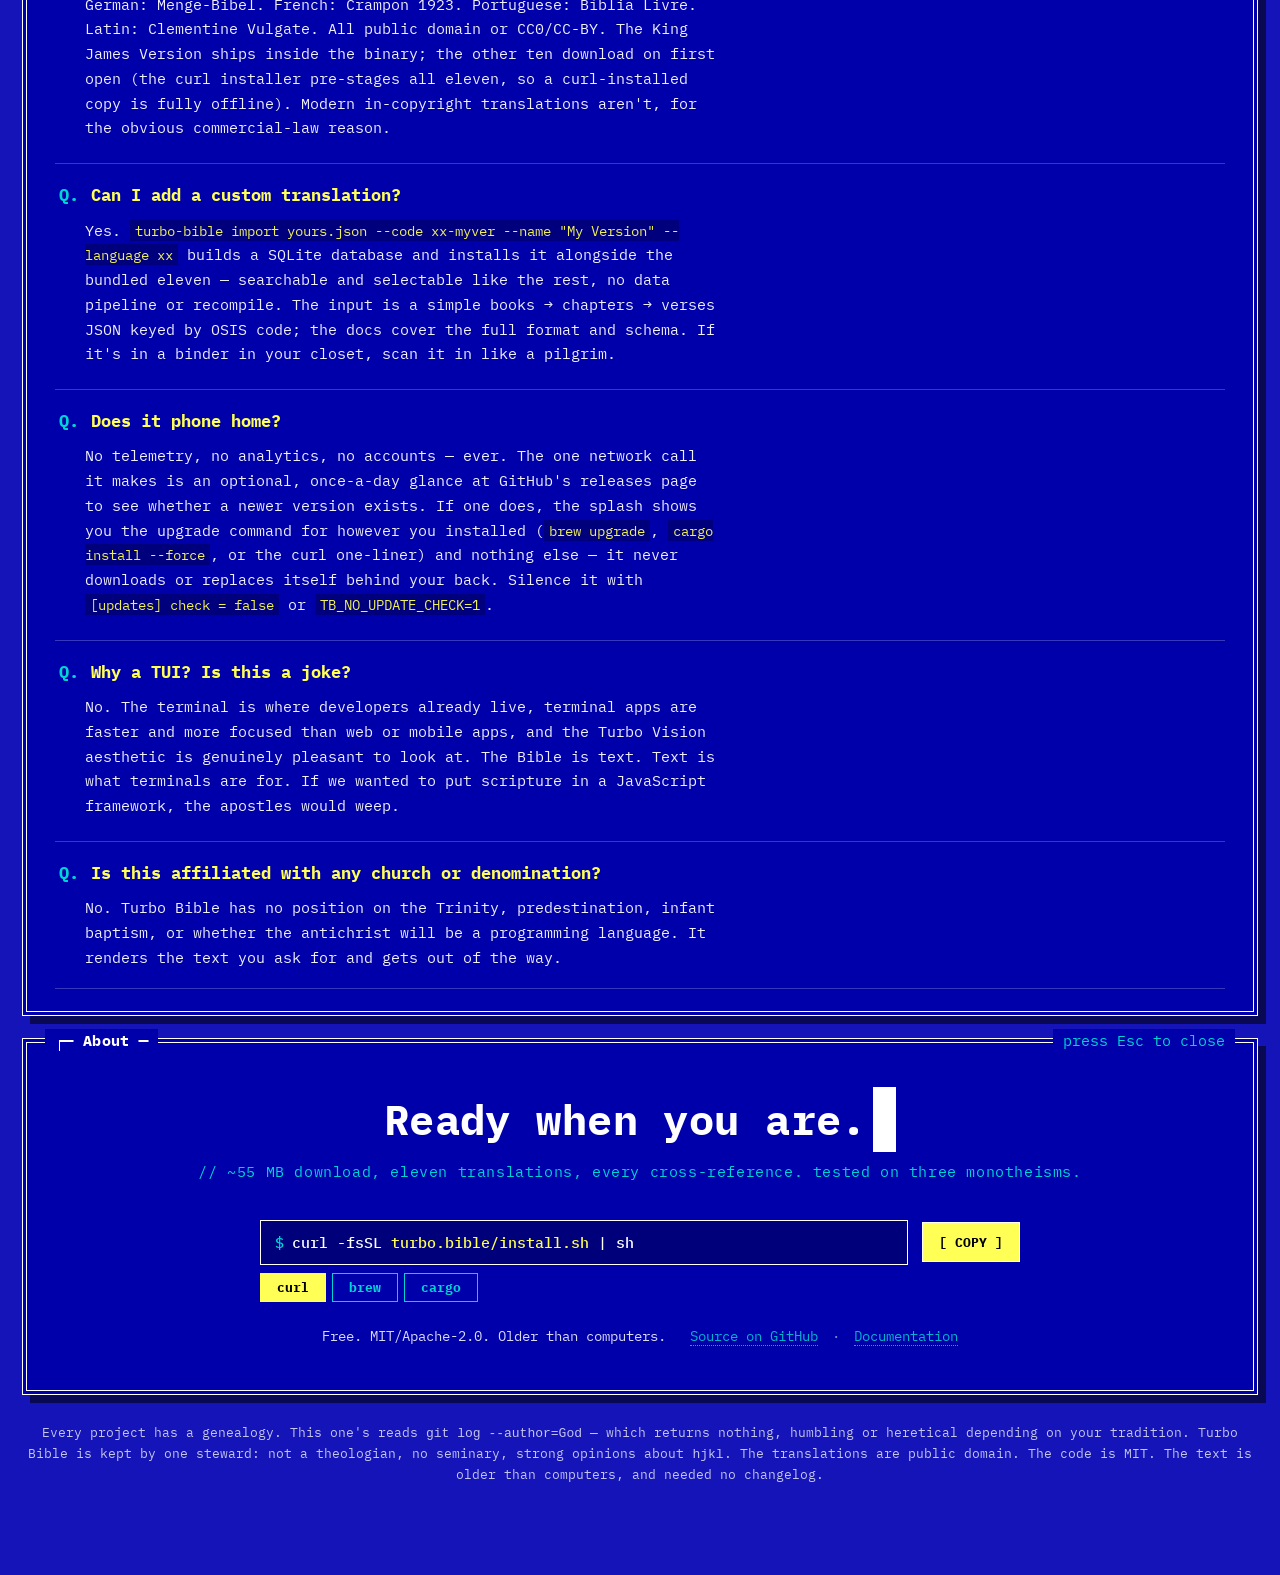
==== commit 28ee6971: "fix(website): give the Features and FAQ panels real <h2> headings The Features ("What it does") and " ====
--- a/website/index.html
+++ b/website/index.html
@@ -181,7 +181,7 @@
 
   <!-- ==================== FEATURES ==================== -->
   <section class="panel" data-screen-label="05 Features">
-    <div class="title">What it does</div>
+    <h2 class="title">What it does</h2>
     <span class="right-tag">eight features, all canonical</span>
 
     <div class="features-grid">
@@ -282,7 +282,7 @@
 
   <!-- ==================== FAQ ==================== -->
   <section class="panel" data-screen-label="08 FAQ">
-    <div class="title">FAQ</div>
+    <h2 class="title">FAQ</h2>
     <span class="right-tag">frequently asked</span>
 
     <div class="faq-list">
--- a/website/styles.css
+++ b/website/styles.css
@@ -95,6 +95,11 @@
     color: var(--white);
     font-weight: 700;
     letter-spacing: .02em;
+    /* Some panel titles are <h2> (so the heading outline doesn't skip from the
+       page <h1> straight to the feature/FAQ <h3>s); reset the UA heading
+       font-size/margin so a title renders identically whether div or h2. */
+    font-size: inherit;
+    margin: 0;
   }
   .panel > .title::before { content: "┌─ "; color: var(--white); }
   .panel > .title::after  { content: " ─"; color: var(--white); }
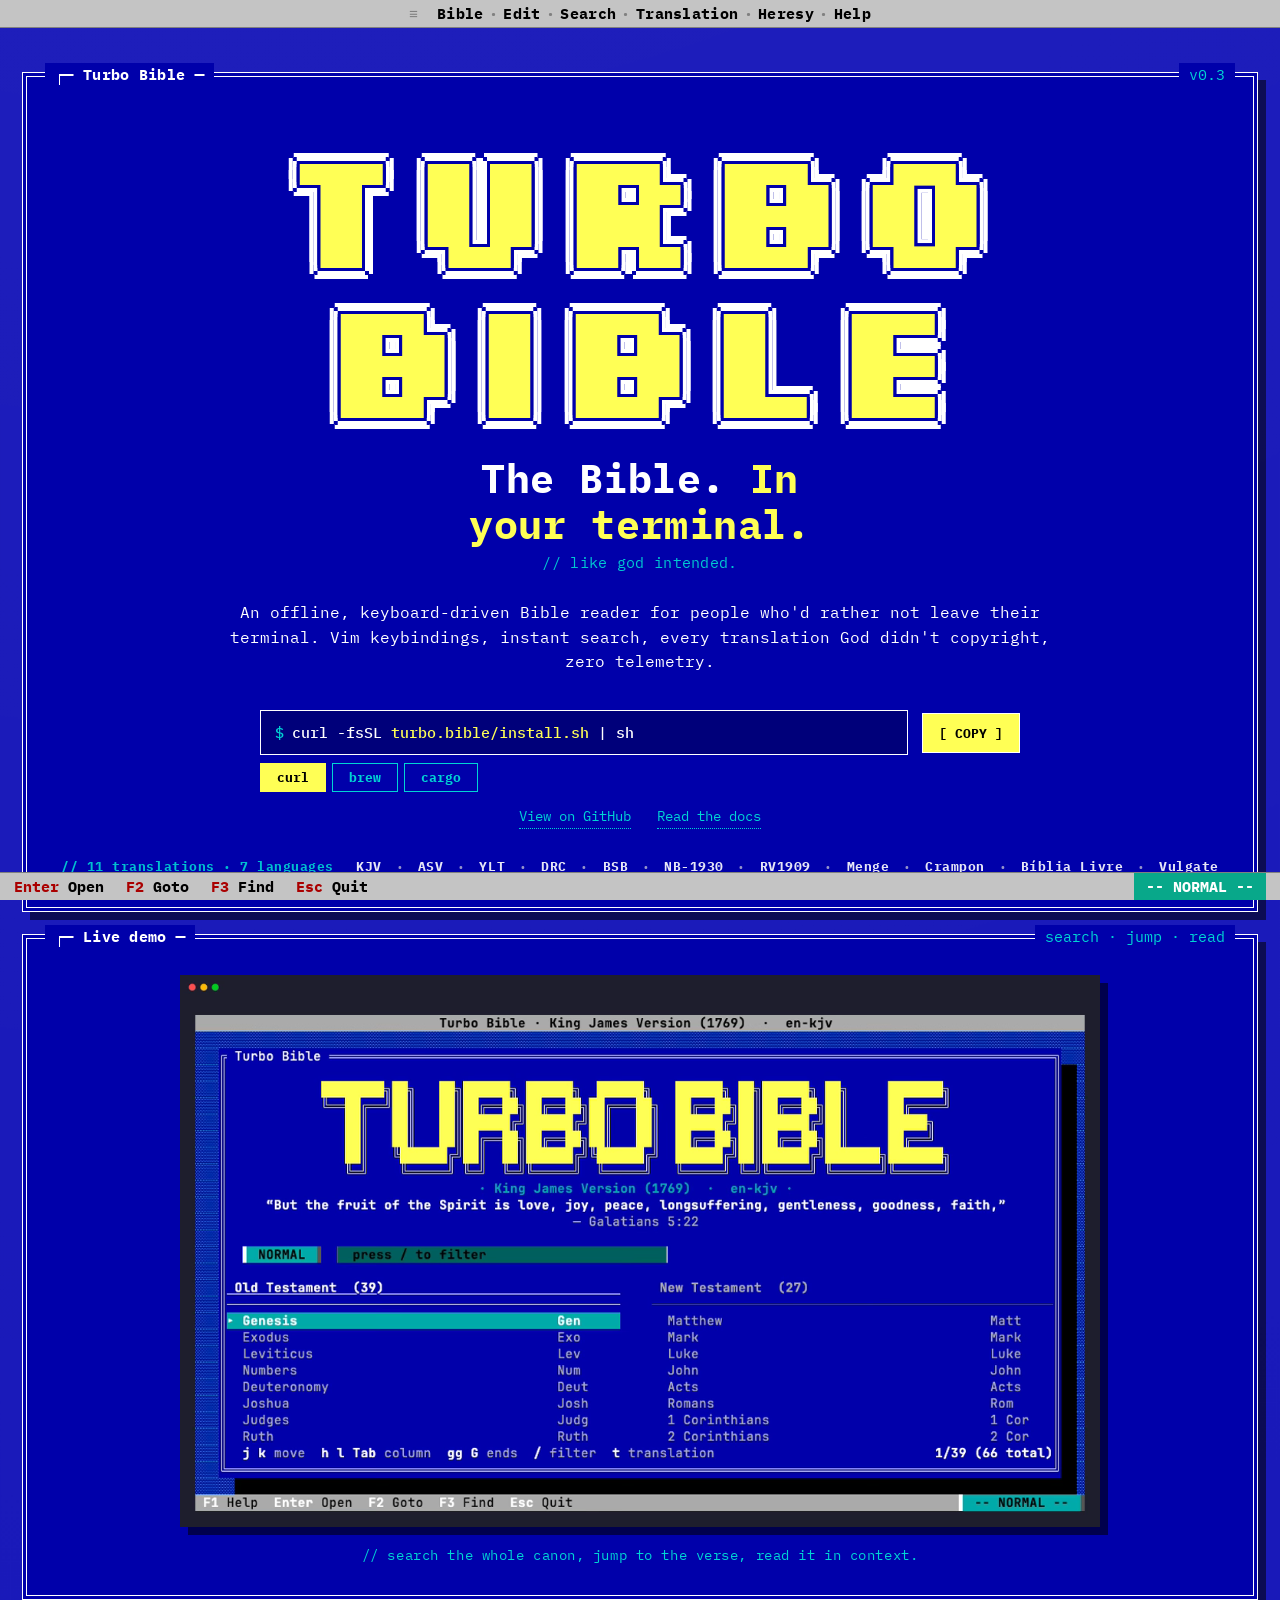
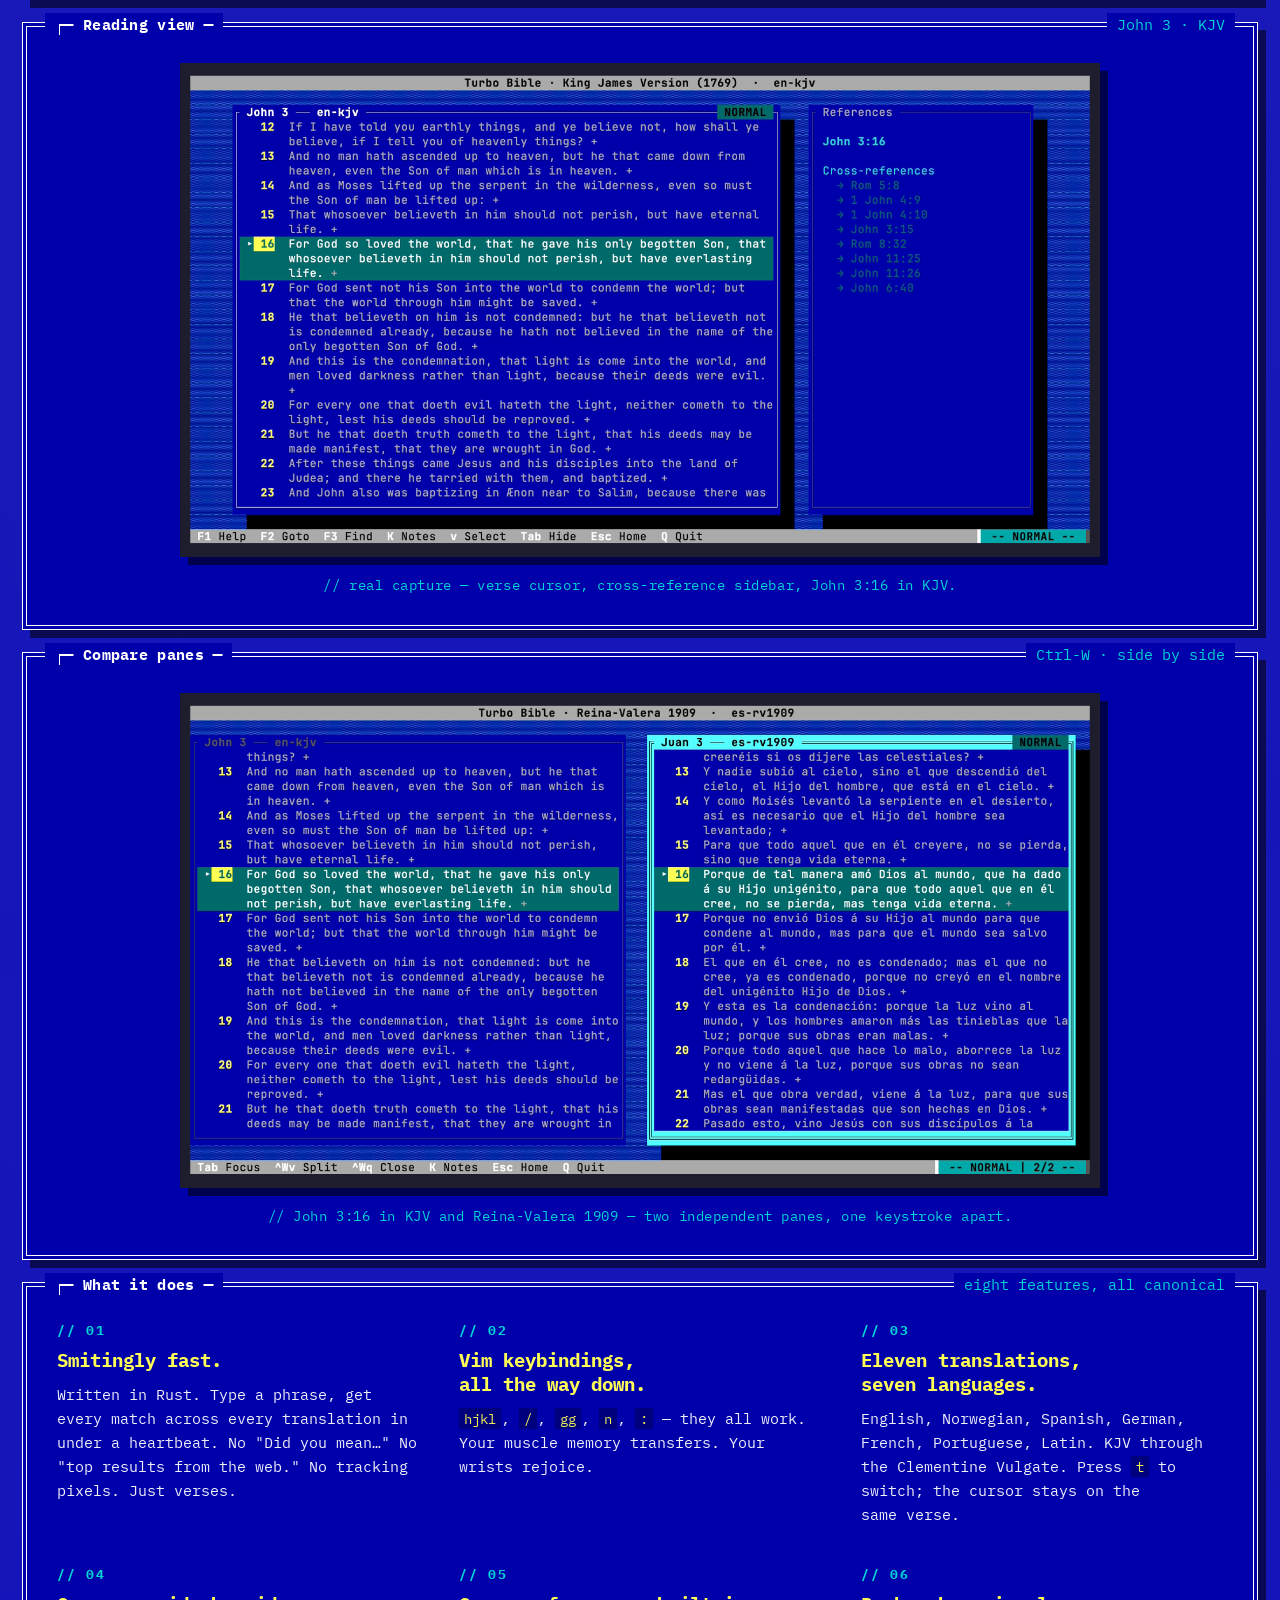
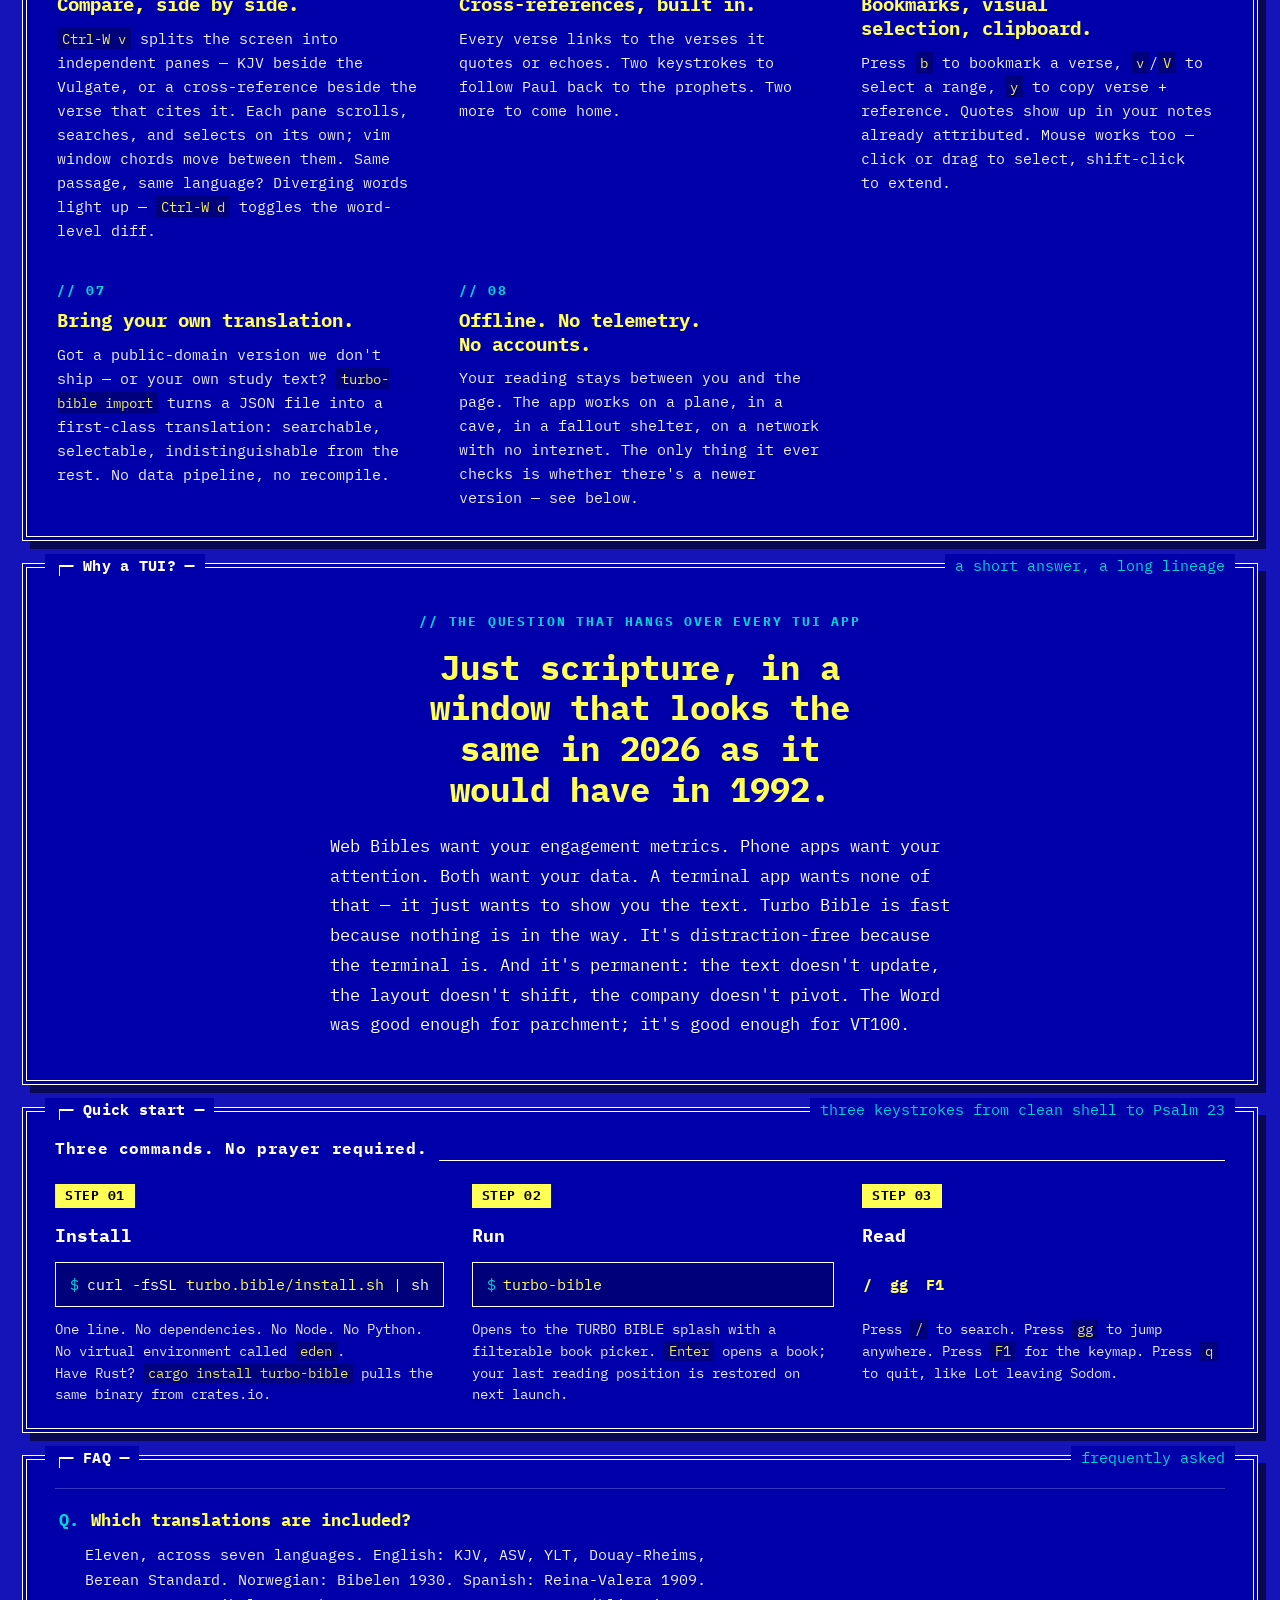
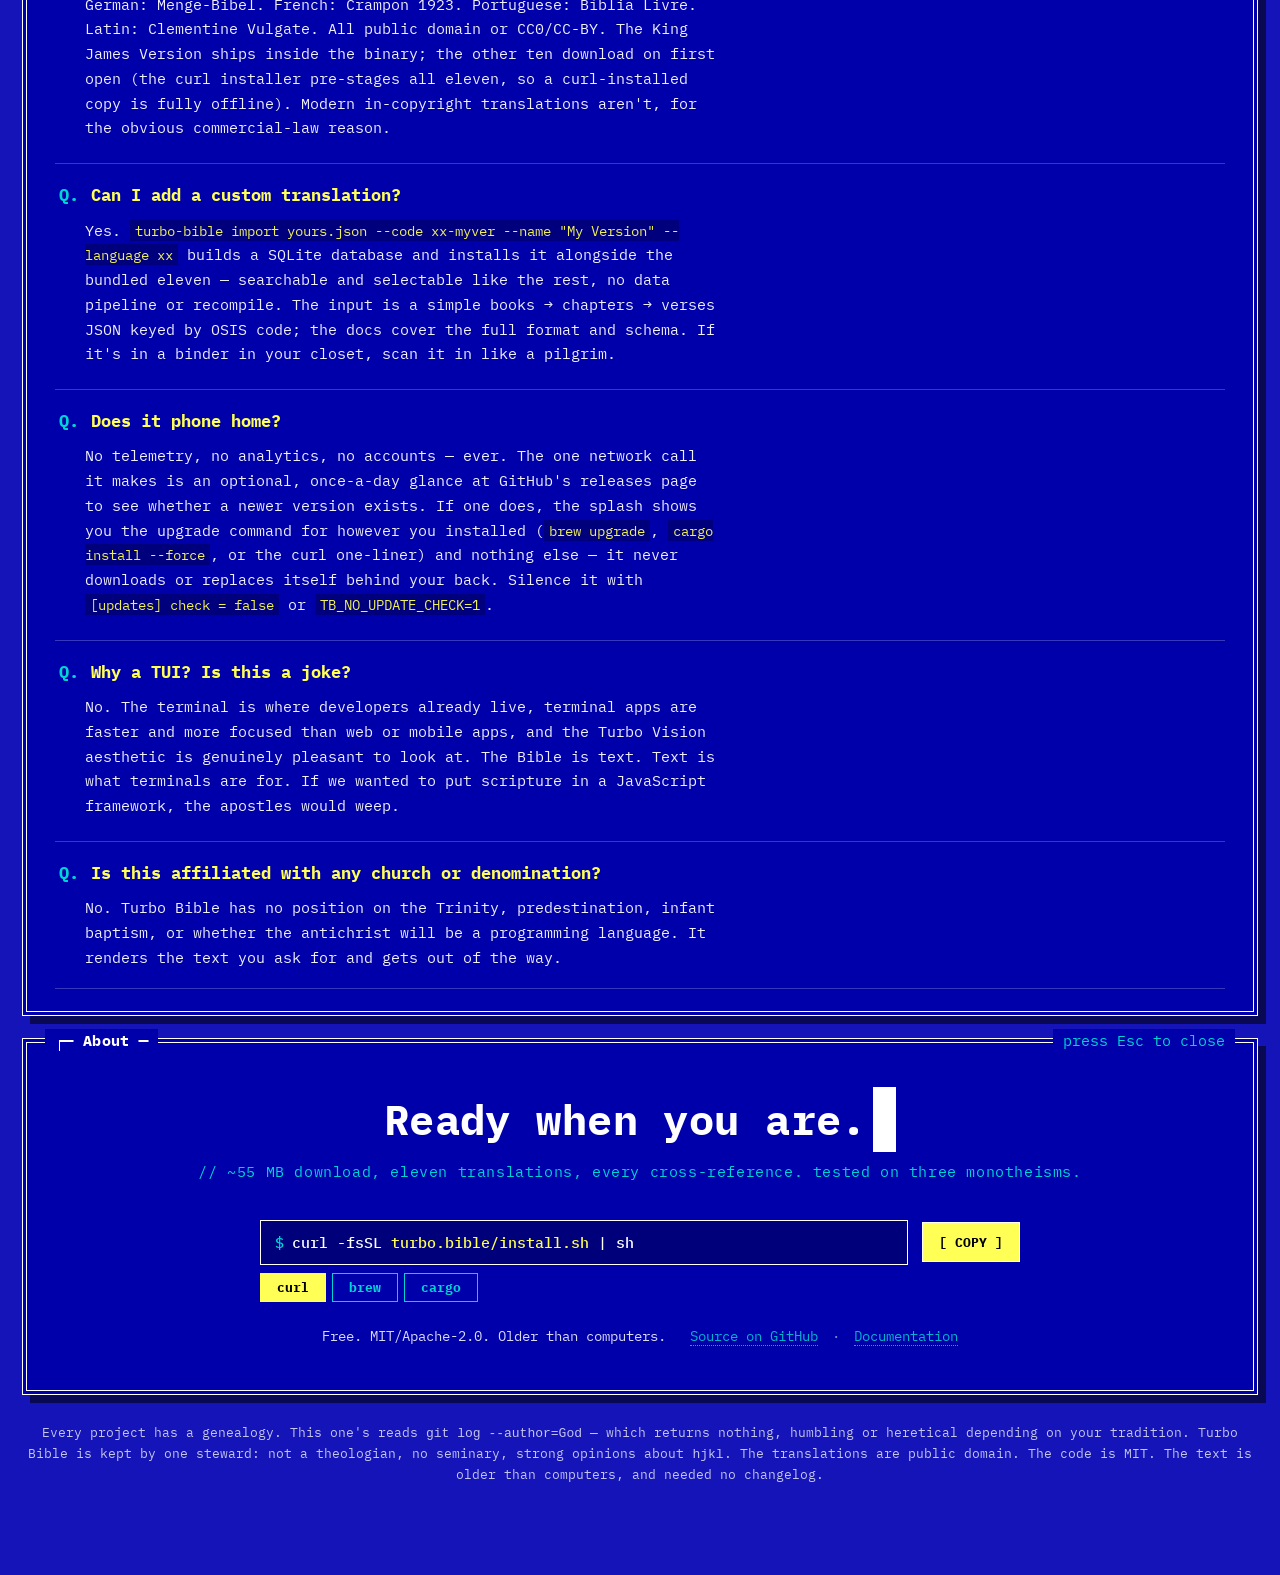
==== commit c52d0bde: "release: v0.3.0 Bump both crates to 0.3.0, cut the [0.3.0] CHANGELOG section, and update the website" ====
--- a/website/index.html
+++ b/website/index.html
@@ -48,7 +48,7 @@
       "url": "https://turbo.bible/",
       "image": "https://turbo.bible/og-image.png",
       "screenshot": "https://turbo.bible/og-image.png",
-      "softwareVersion": "0.2",
+      "softwareVersion": "0.3",
       "downloadUrl": "https://turbo.bible/install.sh",
       "softwareHelp": "https://github.com/mathiasror/turbo-bible#readme",
       "license": [
@@ -105,7 +105,7 @@
   <!-- ==================== HERO ==================== -->
   <section class="panel hero" data-screen-label="01 Hero">
     <div class="title">Turbo Bible</div>
-    <span class="right-tag">v0.2</span>
+    <span class="right-tag">v0.3</span>
 
     <h1 class="hero-title">TURBO BIBLE</h1>
 
